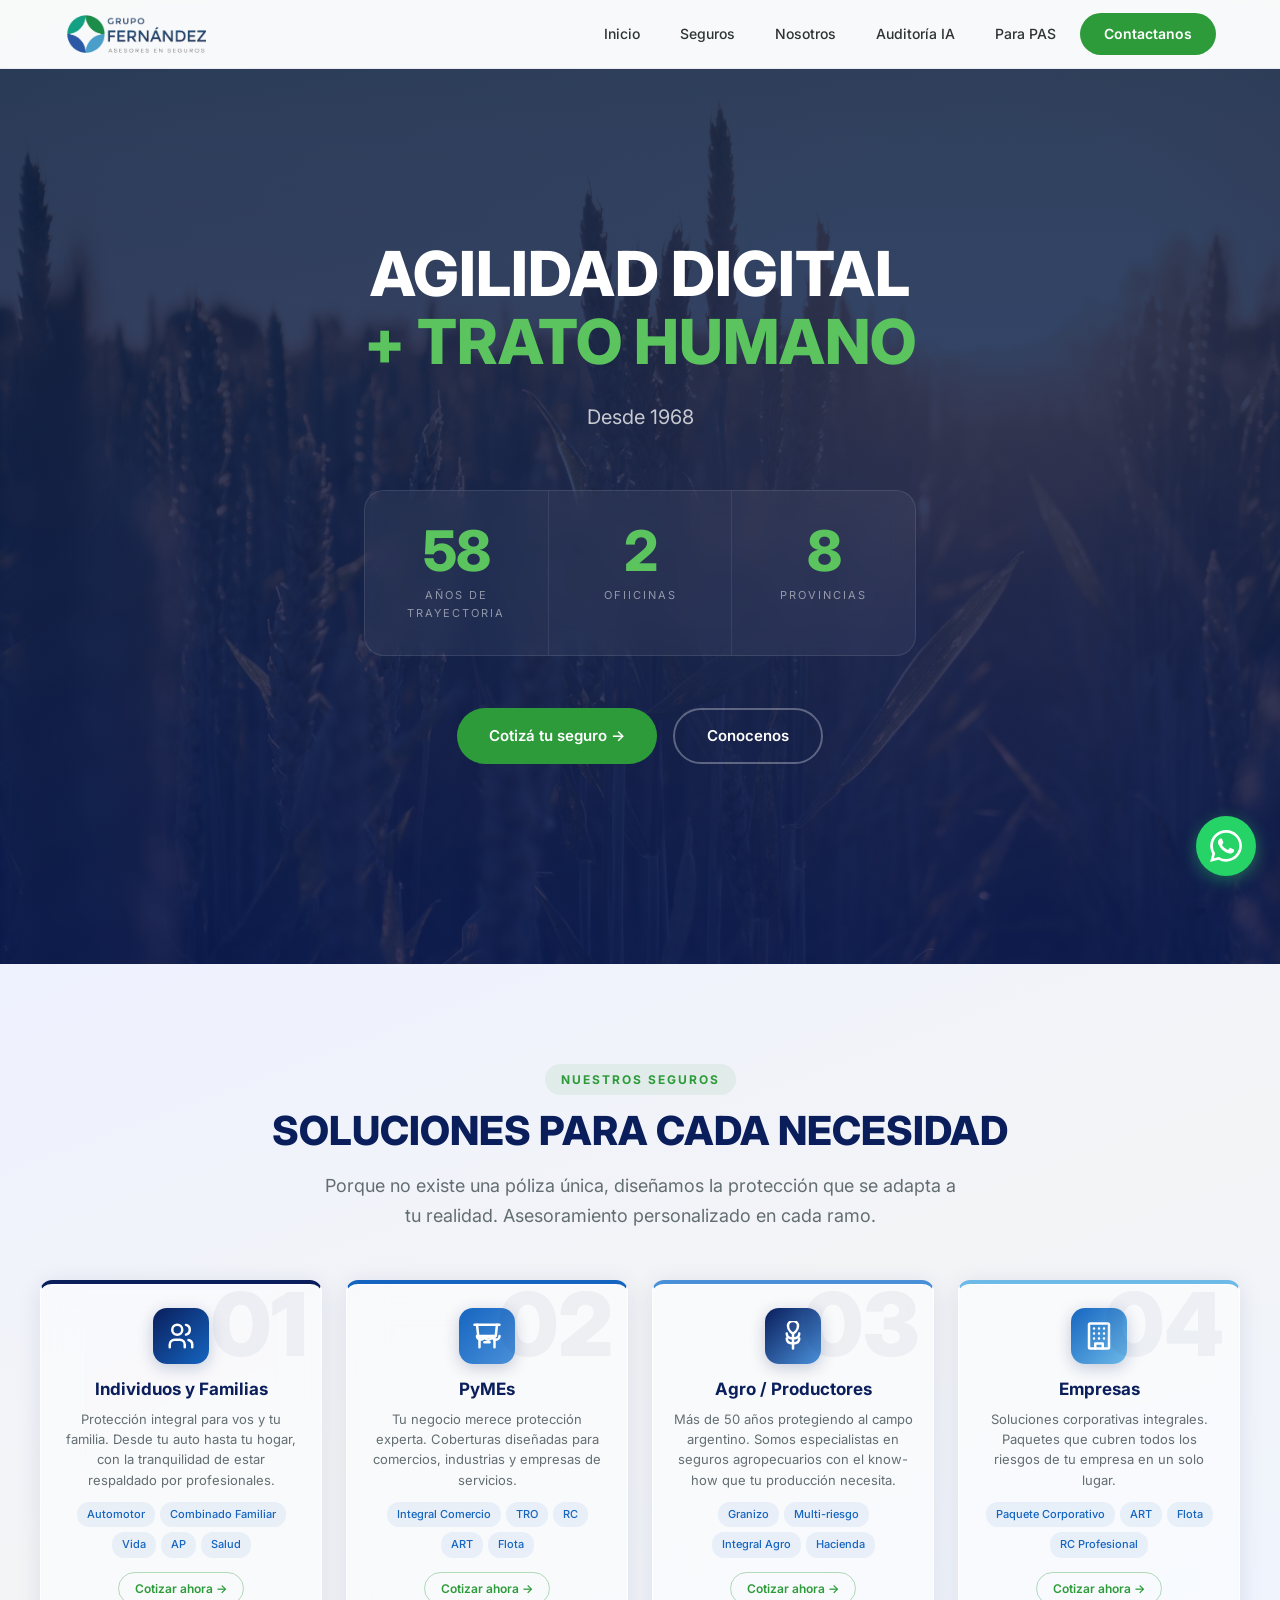
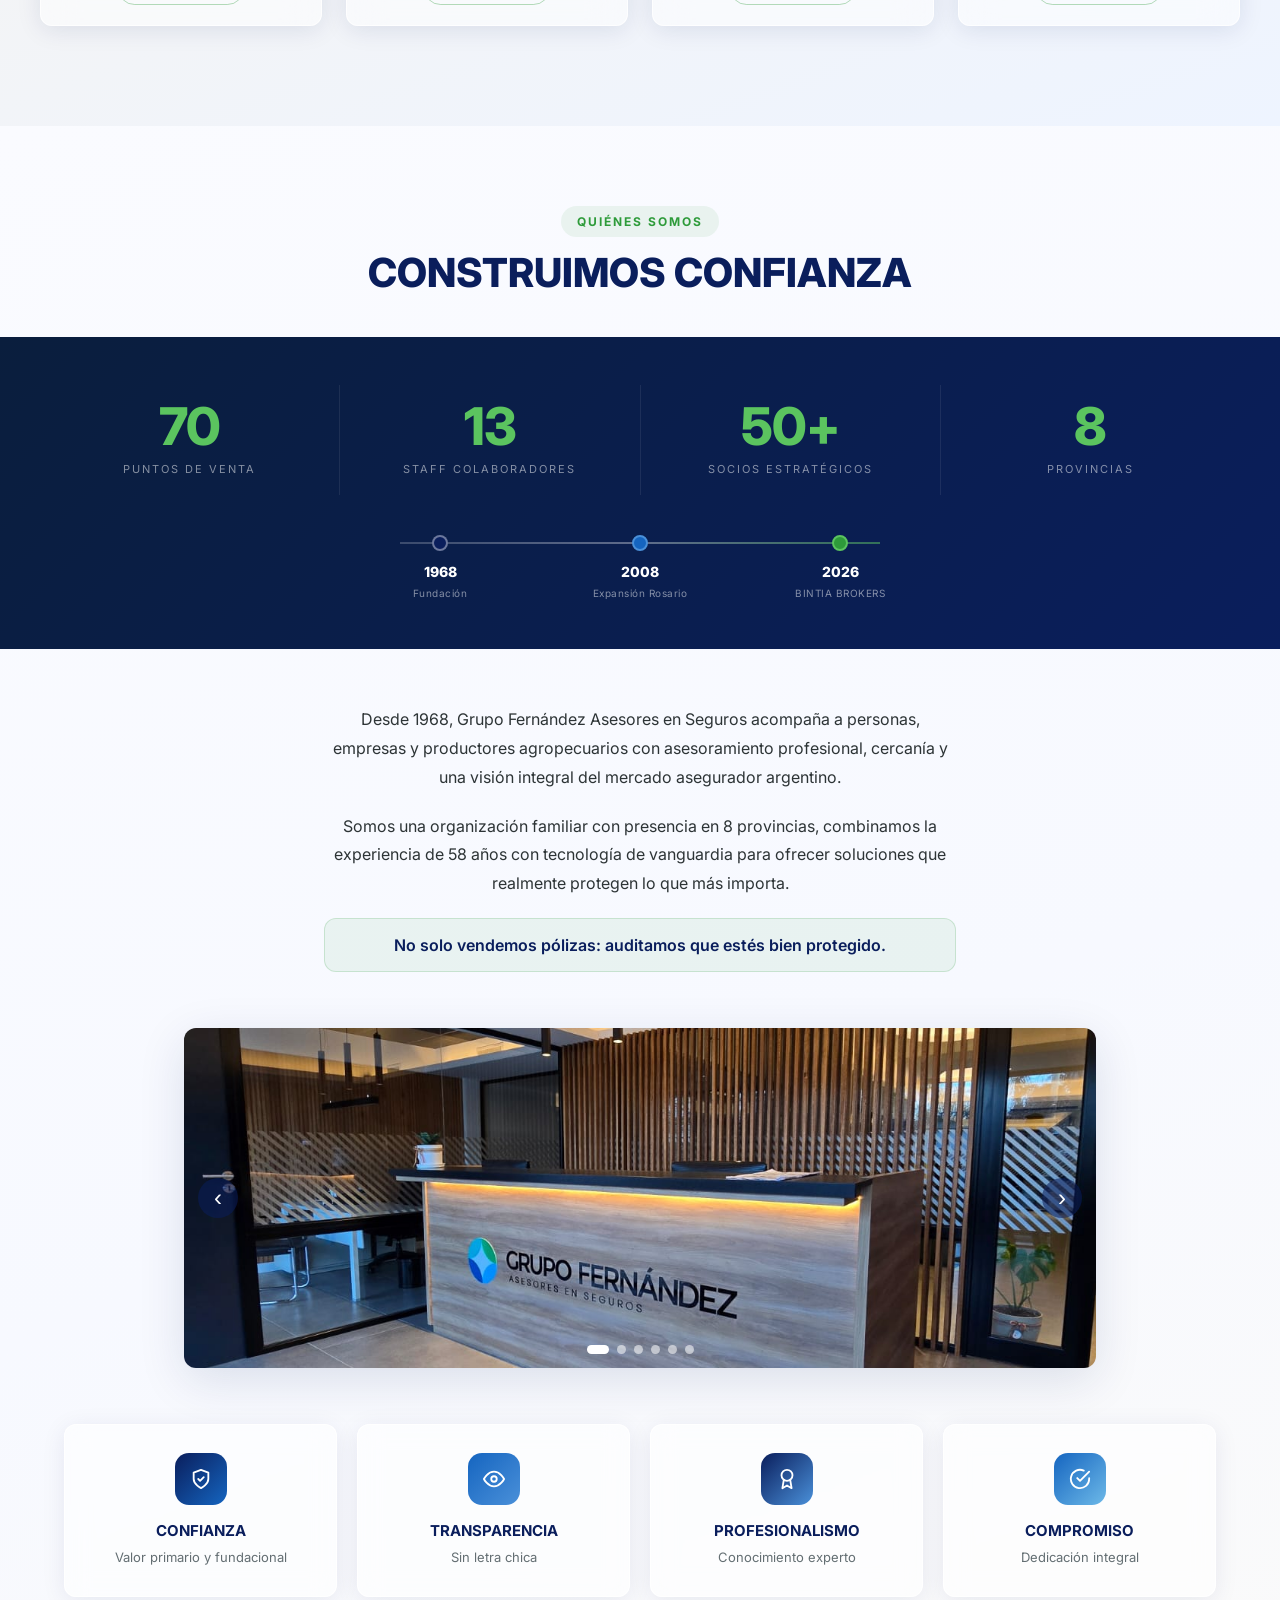
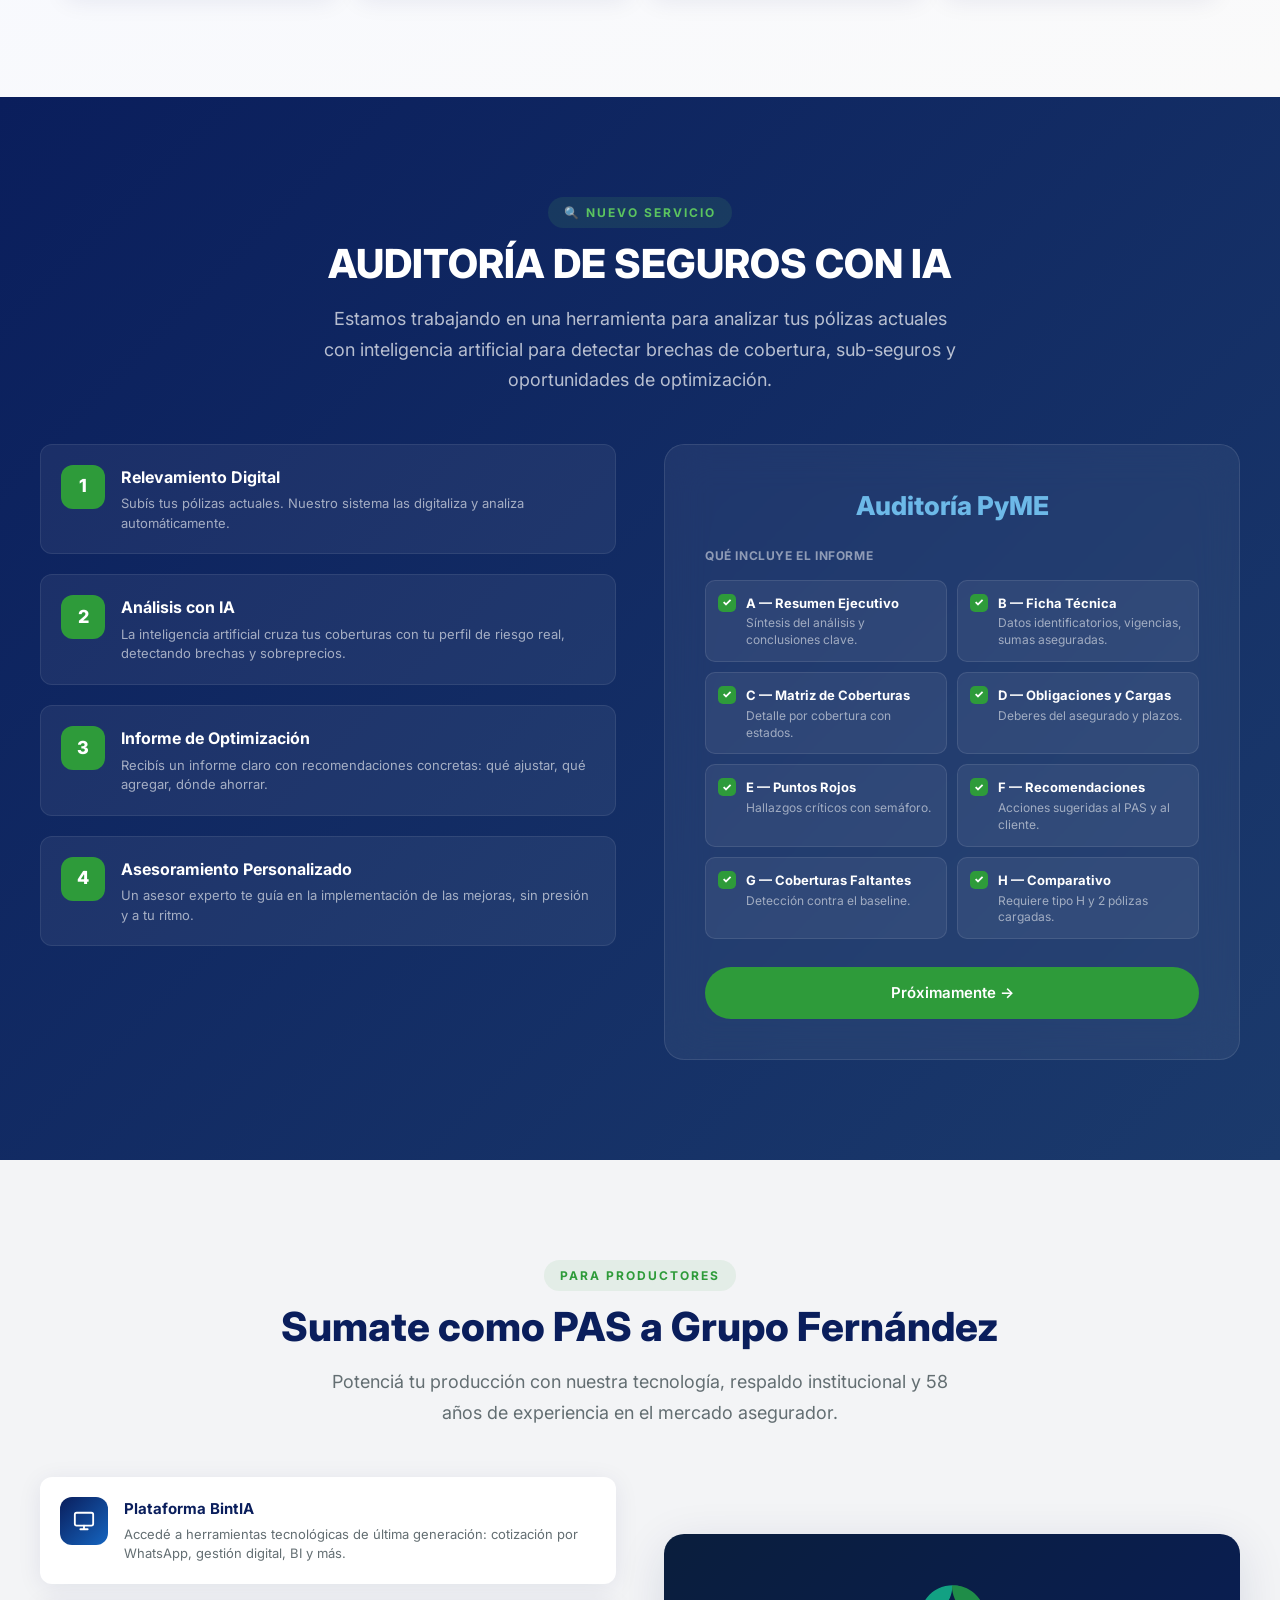
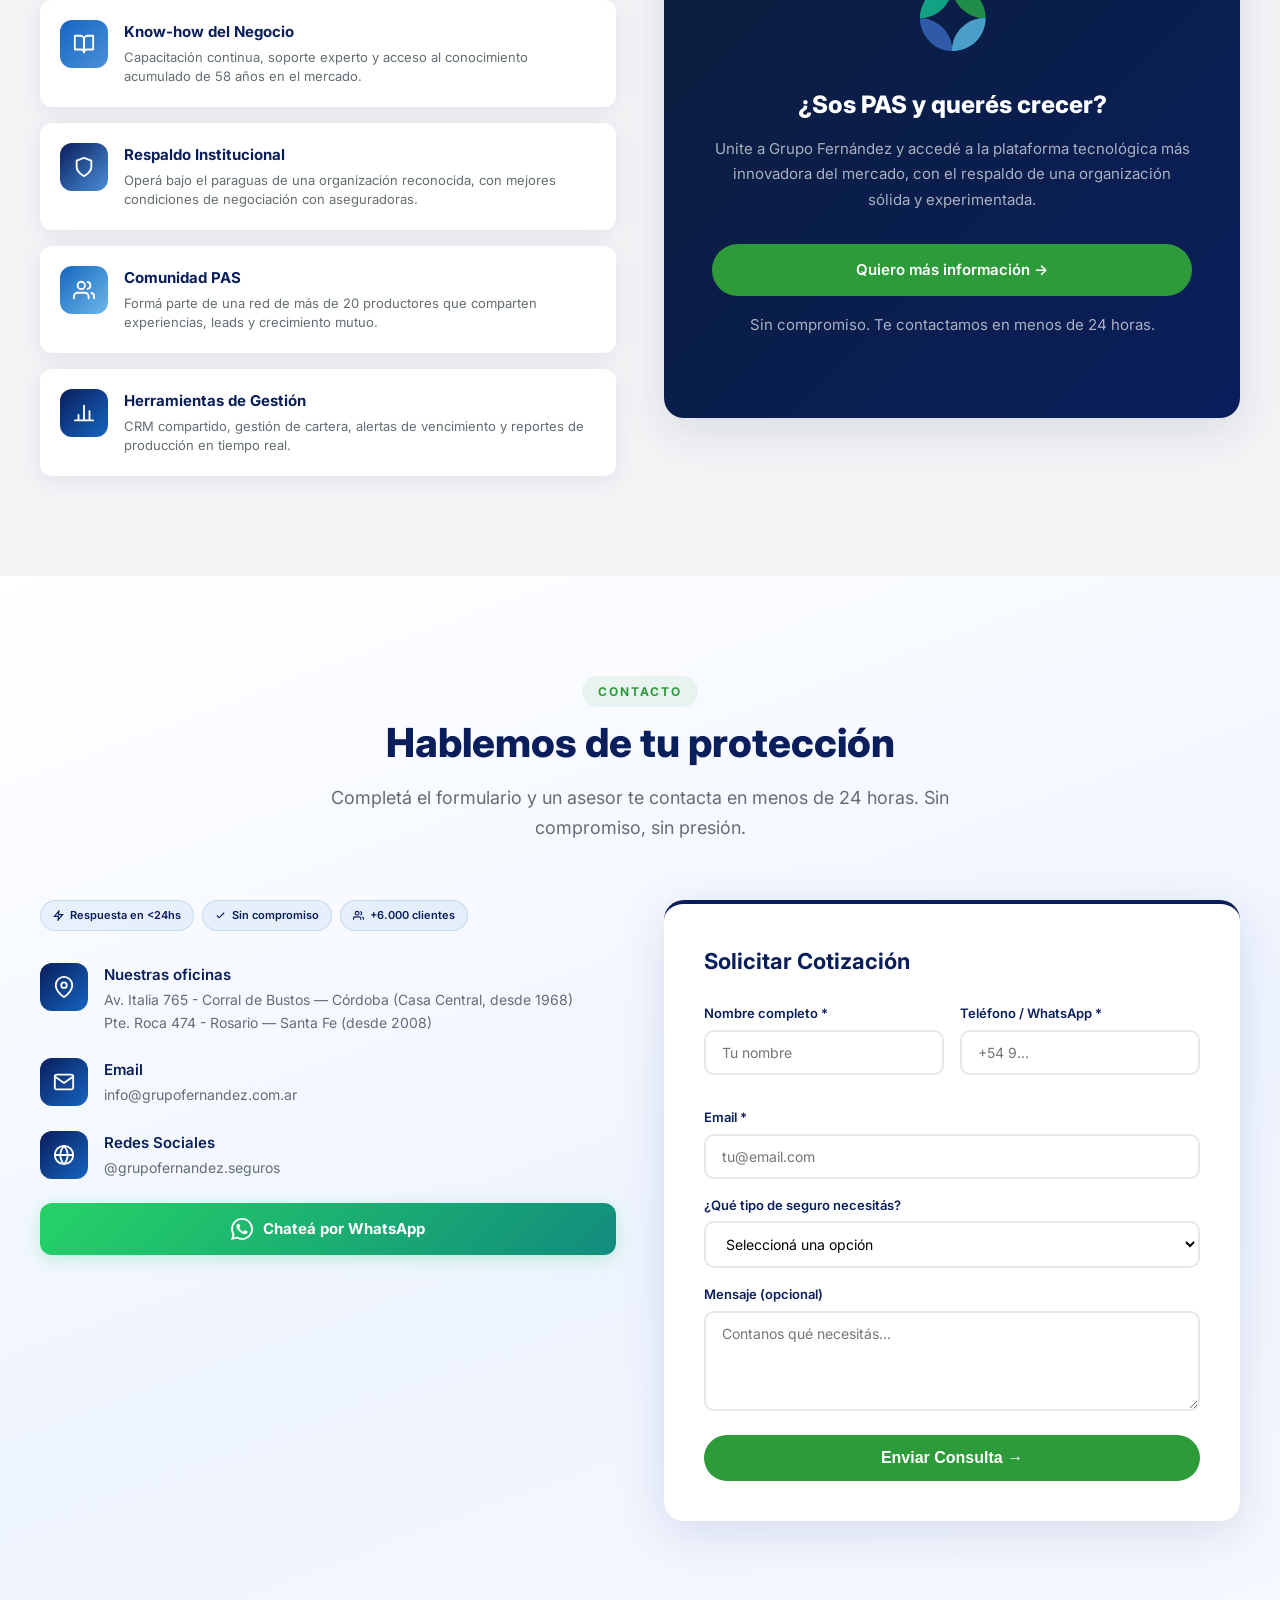
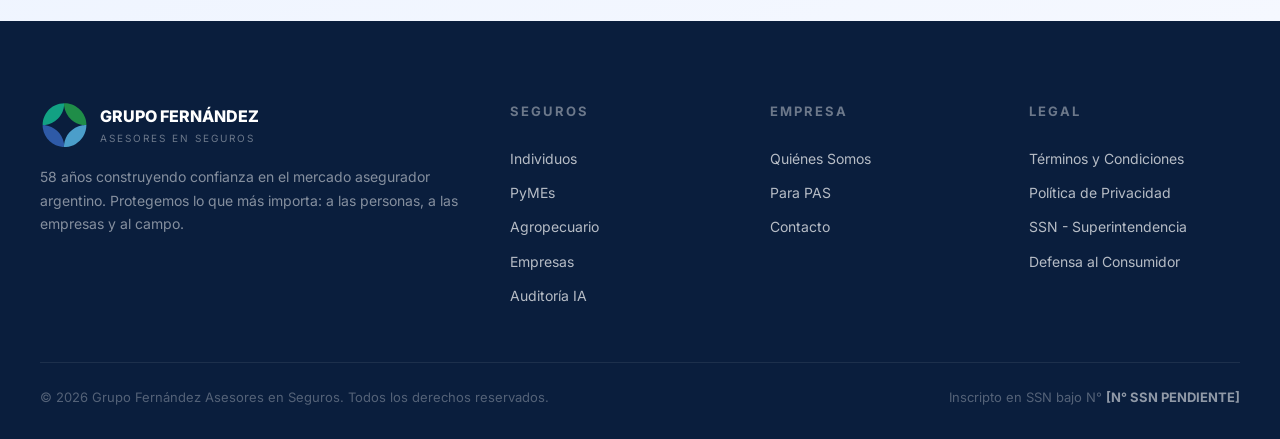
==== index.html @ ab34b54b "feat: slider de fotos de oficina y checklist de Auditoria PyME - Reemplaza la imagen unica de la ofi" ====
﻿<!DOCTYPE html>
<html lang="es">
<head>
<meta charset="UTF-8">
<meta name="viewport" content="width=device-width, initial-scale=1.0">

<!-- SEO primario -->
<title>Grupo Fernández | Asesores en Seguros — 58 años protegiendo lo que más importa</title>
<meta name="description" content="Grupo Fernández: asesores en seguros con 58 años de trayectoria en Argentina. Coberturas para individuos, PyMEs, agro y empresas. Asesoramiento personalizado en 8 provincias. Consultá sin compromiso.">
<meta name="keywords" content="seguros argentina, asesores en seguros, seguro automotor, seguro agro, seguro pyme, corral de bustos, rosario, grupo fernandez">
<link rel="canonical" href="https://www.grupofernandez.com.ar/">

<!-- Open Graph (WhatsApp, Facebook, LinkedIn) -->
<!-- NOTA: crear imagen 1200×630 px y guardarla en src/og-social.jpg -->
<meta property="og:type" content="website">
<meta property="og:url" content="https://www.grupofernandez.com.ar/">
<meta property="og:title" content="Grupo Fernández | Asesores en Seguros — 58 años de confianza">
<meta property="og:description" content="Protegemos lo que más importa: personas, empresas y el campo. Asesoramiento profesional en seguros con presencia en 8 provincias de Argentina.">
<meta property="og:image" content="https://www.grupofernandez.com.ar/src/og-social.jpg">
<meta property="og:image:width" content="1200">
<meta property="og:image:height" content="630">
<meta property="og:locale" content="es_AR">
<meta property="og:site_name" content="Grupo Fernández Asesores en Seguros">

<!-- Twitter Card -->
<meta name="twitter:card" content="summary_large_image">
<meta name="twitter:title" content="Grupo Fernández | Asesores en Seguros — 58 años de confianza">
<meta name="twitter:description" content="Protegemos lo que más importa: personas, empresas y el campo. Asesoramiento profesional en seguros con presencia en 8 provincias de Argentina.">
<meta name="twitter:image" content="https://www.grupofernandez.com.ar/src/og-social.jpg">

<!-- Datos estructurados schema.org — InsuranceAgency -->
<!-- NOTA: completar streetAddress y el N° SSN cuando esté disponible -->
<script type="application/ld+json">
{
  "@context": "https://schema.org",
  "@type": "InsuranceAgency",
  "name": "Grupo Fernández Asesores en Seguros",
  "alternateName": "Organización Fernández",
  "url": "https://www.grupofernandez.com.ar",
  "logo": "https://www.grupofernandez.com.ar/src/logo.png",
  "image": "https://www.grupofernandez.com.ar/src/og-social.jpg",
  "description": "Asesores en seguros con 58 años de trayectoria en el mercado asegurador argentino. Cobertura para individuos, familias, PyMEs, empresas y productores agropecuarios.",
  "foundingDate": "1968",
  "telephone": "+54-3468-562921",
  "email": "info@grupofernandez.com.ar",
  "address": [
    {
      "@type": "PostalAddress",
      "streetAddress": "[COMPLETAR DOMICILIO]",
      "addressLocality": "Corral de Bustos",
      "addressRegion": "Córdoba",
      "addressCountry": "AR"
    },
    {
      "@type": "PostalAddress",
      "addressLocality": "Rosario",
      "addressRegion": "Santa Fe",
      "addressCountry": "AR"
    }
  ],
  "areaServed": {
    "@type": "Country",
    "name": "Argentina"
  },
  "numberOfEmployees": { "@type": "QuantitativeValue", "value": 13 },
  "sameAs": [
    "https://www.instagram.com/grupofernandez.seguros"
  ]
}
</script>

<link rel="icon" type="image/png" href="src/logo.png">
<link rel="preconnect" href="https://fonts.googleapis.com">
<link href="https://fonts.googleapis.com/css2?family=Inter:wght@400;500;600;700;800&family=Playfair+Display:wght@700;800&display=swap" rel="stylesheet">
<link rel="stylesheet" href="style.css">
</head>
<body>

<!-- NAVIGATION -->
<nav class="nav" id="nav">
  <div class="nav-inner">
    <a href="#home" class="nav-logo">
      <img src="src/logo.png" alt="Grupo Fernández" height="44" loading="eager">
    </a>
    <div class="nav-links" id="navLinks">
      <a href="#home">Inicio</a>
      <a href="#seguros">Seguros</a>
      <a href="#nosotros">Nosotros</a>
      <a href="#auditoria">Auditoría IA</a>
      <a href="#pas">Para PAS</a>
      <a href="#contacto" class="nav-cta">Contactanos</a>
    </div>
    <button class="nav-menu-btn" id="menuBtn" aria-label="Abrir menú" aria-expanded="false" onclick="toggleMenu()">
      <span></span><span></span><span></span>
    </button>
  </div>
</nav>

<!-- HERO -->
<section class="hero" id="home">
  <div class="hero-bg"></div>
  <div class="hero-inner">
    <h1>AGILIDAD DIGITAL<br><em>+ TRATO HUMANO</em></h1>
    <p>Desde 1968</p>
    <div class="hero-stats">
      <div class="hero-stat">
        <div class="num">58</div>
        <div class="label">Años de trayectoria</div>
      </div>
      <div class="hero-stat">
        <div class="num">2</div>
        <div class="label">Ofiicinas</div>
      </div>
      <div class="hero-stat">
        <div class="num">8</div>
        <div class="label">Provincias</div>
      </div>
    </div>
    <div class="hero-buttons">
      <a href="#contacto" class="btn btn-primary">Cotizá tu seguro →</a>
      <a href="#nosotros" class="btn btn-secondary">Conocenos</a>
    </div>
  </div>
</section>

<!-- SEGUROS POR SEGMENTO -->
<section class="seguros" id="seguros">
  <div class="section-inner">
    <div class="section-tag">Nuestros Seguros</div>
    <h2 class="section-title">SOLUCIONES PARA CADA NECESIDAD</h2>
    <p class="section-subtitle">Porque no existe una póliza única, diseñamos la protección que se adapta a tu realidad. Asesoramiento personalizado en cada ramo.</p>
    <div class="seguros-grid">
      <div class="seguro-card animate" data-num="01">
        <div class="seguro-icon"><svg width="30" height="30" viewBox="0 0 24 24" fill="none" stroke="white" stroke-width="2" stroke-linecap="round" stroke-linejoin="round"><circle cx="9" cy="7" r="4"/><path d="M3 21v-2a4 4 0 0 1 4-4h4a4 4 0 0 1 4 4v2"/><path d="M16 3.13a4 4 0 0 1 0 7.75"/><path d="M21 21v-2a4 4 0 0 0-3-3.85"/></svg></div>
        <h3>Individuos y Familias</h3>
        <p>Protección integral para vos y tu familia. Desde tu auto hasta tu hogar, con la tranquilidad de estar respaldado por profesionales.</p>
        <div class="seguro-products">
          <span>Automotor</span><span>Combinado Familiar</span><span>Vida</span><span>AP</span><span>Salud</span>
        </div>
        <a href="https://cotiza.sancorseguros.com.ar/pas/gf&co"  target="_blank" rel="noopener noreferrer" class="btn-link">Cotizar ahora →</a>
      </div>
      <div class="seguro-card animate" data-num="02">
        <div class="seguro-icon"><svg width="30" height="30" viewBox="0 0 24 24" fill="none" stroke="white" stroke-width="2" stroke-linecap="round" stroke-linejoin="round"><path d="M2 3h20"/><path d="M4 3l1 9h14l1-9"/><path d="M4 12a3 3 0 0 0 6 0 3 3 0 0 0 6 0 3 3 0 0 0 6 0"/><path d="M6 21V13h12v8"/><path d="M10 17h4"/></svg></div>
        <h3>PyMEs</h3>
        <p>Tu negocio merece protección experta. Coberturas diseñadas para comercios, industrias y empresas de servicios.</p>
        <div class="seguro-products">
          <span>Integral Comercio</span><span>TRO</span><span>RC</span><span>ART</span><span>Flota</span>
        </div>
        <a href="javascript:void(0)" onclick="openChatbot('PyMEs / Comercio')" class="btn-link">Cotizar ahora →</a>
      </div>
      <div class="seguro-card animate" data-num="03">
        <div class="seguro-icon"><svg width="30" height="30" viewBox="0 0 24 24" fill="none" stroke="white" stroke-width="2" stroke-linecap="round" stroke-linejoin="round"><path d="M12 22V10"/><path d="M12 10C12 10 8 8 8 4a4 4 0 0 1 8 0c0 4-4 6-4 6Z"/><path d="M12 14c-3 0-5-1.5-5-4"/><path d="M12 14c3 0 5-1.5 5-4"/><path d="M12 18c-3 0-5-1.5-5-4"/><path d="M12 18c3 0 5-1.5 5-4"/></svg></div>
        <h3>Agro / Productores</h3>
        <p>Más de 50 años protegiendo al campo argentino. Somos especialistas en seguros agropecuarios con el know-how que tu producción necesita.</p>
        <div class="seguro-products">
          <span>Granizo</span><span>Multi-riesgo</span><span>Integral Agro</span><span>Hacienda</span>
        </div>
        <a href="javascript:void(0)" onclick="openChatbot('Agro / Rural')" class="btn-link">Cotizar ahora →</a>
      </div>
      <div class="seguro-card animate" data-num="04">
        <div class="seguro-icon"><svg width="30" height="30" viewBox="0 0 24 24" fill="none" stroke="white" stroke-width="2" stroke-linecap="round" stroke-linejoin="round"><rect x="4" y="2" width="16" height="20" rx="1"/><path d="M9 22v-4h6v4"/><path d="M8 6h.01M12 6h.01M16 6h.01"/><path d="M8 10h.01M12 10h.01M16 10h.01"/><path d="M8 14h.01M12 14h.01M16 14h.01"/></svg></div>
        <h3>Empresas</h3>
        <p>Soluciones corporativas integrales. Paquetes que cubren todos los riesgos de tu empresa en un solo lugar.</p>
        <div class="seguro-products">
          <span>Paquete Corporativo</span><span>ART</span><span>Flota</span><span>RC Profesional</span>
        </div>
        <a href="javascript:void(0)" onclick="openChatbot('Empresas')" class="btn-link">Cotizar ahora →</a>
      </div>
    </div>
  </div>
</section>

<!-- QUIENES SOMOS -->
<section id="nosotros">
  <div class="nosotros-header">
    <div class="section-tag">Quiénes Somos</div>
    <h2 class="section-title">CONSTRUIMOS CONFIANZA</h2>
  </div>

  <div class="nosotros-stats-bar">
    <div class="nosotros-stats">
      <div class="nosotros-stat"><div class="num">70</div><div class="label">Puntos de venta</div></div>
      <div class="nosotros-stat"><div class="num">13</div><div class="label">Staff Colaboradores</div></div>
      <div class="nosotros-stat"><div class="num">50+</div><div class="label">Socios Estratégicos</div></div>
      <div class="nosotros-stat"><div class="num">8</div><div class="label">Provincias</div></div>
    </div>
    <div class="timeline-bar">
      <div><span class="timeline-year">1968</span><span class="timeline-label">Fundación</span></div>
      <div><span class="timeline-year">2008</span><span class="timeline-label">Expansión Rosario</span></div>
      <div><span class="timeline-year">2026</span><span class="timeline-label">BINTIA BROKERS</span></div>
    </div>
  </div>

  <div class="nosotros-text">
    <p class="about-text">Desde 1968, Grupo Fernández Asesores en Seguros acompaña a personas, empresas y productores agropecuarios con asesoramiento profesional, cercanía y una visión integral del mercado asegurador argentino.</p>
    <p class="about-text">Somos una organización familiar con presencia en 8 provincias, combinamos la experiencia de 58 años con tecnología de vanguardia para ofrecer soluciones que realmente protegen lo que más importa.</p>
    <p class="about-callout">No solo vendemos pólizas: auditamos que estés bien protegido.</p>
  </div>

  <div class="nosotros-img">
    <div class="oficina-slider" id="oficinaSlider">
      <div class="oficina-slider-track" id="oficinaSliderTrack">
        <img src="src/oficina-1.jfif" alt="Oficina Organización Fernández - Asesores en Seguros 1" loading="lazy">
        <img src="src/oficina-2.jfif" alt="Oficina Organización Fernández - Asesores en Seguros 2" loading="lazy">
        <img src="src/oficina-3.jfif" alt="Oficina Organización Fernández - Asesores en Seguros 3" loading="lazy">
        <img src="src/oficina-4.jfif" alt="Oficina Organización Fernández - Asesores en Seguros 4" loading="lazy">
        <img src="src/oficina-5.jfif" alt="Oficina Organización Fernández - Asesores en Seguros 5" loading="lazy">
        <img src="src/oficina-6.jfif" alt="Oficina Organización Fernández - Asesores en Seguros 6" loading="lazy">
      </div>
      <button class="oficina-slider-btn prev" onclick="oficinaSliderMove(-1)" aria-label="Imagen anterior">‹</button>
      <button class="oficina-slider-btn next" onclick="oficinaSliderMove(1)" aria-label="Imagen siguiente">›</button>
      <div class="oficina-slider-dots" id="oficinaSliderDots"></div>
    </div>
  </div>

  <div class="nosotros-values">
    <div class="nosotros-value-card">
      <div class="about-value-icon"><svg width="22" height="22" viewBox="0 0 24 24" fill="none" stroke="white" stroke-width="2" stroke-linecap="round" stroke-linejoin="round"><path d="M12 22s8-4 8-10V5l-8-3-8 3v7c0 6 8 10 8 10z"/><polyline points="9 12 11 14 15 10"/></svg></div>
      <h4>CONFIANZA</h4>
      <p>Valor primario y fundacional</p>
    </div>
    <div class="nosotros-value-card">
      <div class="about-value-icon"><svg width="22" height="22" viewBox="0 0 24 24" fill="none" stroke="white" stroke-width="2" stroke-linecap="round" stroke-linejoin="round"><path d="M1 12s4-8 11-8 11 8 11 8-4 8-11 8-11-8-11-8z"/><circle cx="12" cy="12" r="3"/></svg></div>
      <h4>TRANSPARENCIA</h4>
      <p>Sin letra chica</p>
    </div>
    <div class="nosotros-value-card">
      <div class="about-value-icon"><svg width="22" height="22" viewBox="0 0 24 24" fill="none" stroke="white" stroke-width="2" stroke-linecap="round" stroke-linejoin="round"><circle cx="12" cy="8" r="6"/><path d="M15.477 12.89L17 22l-5-3-5 3 1.523-9.11"/></svg></div>
      <h4>PROFESIONALISMO</h4>
      <p>Conocimiento experto</p>
    </div>
    <div class="nosotros-value-card">
      <div class="about-value-icon"><svg width="22" height="22" viewBox="0 0 24 24" fill="none" stroke="white" stroke-width="2" stroke-linecap="round" stroke-linejoin="round"><path d="M22 11.08V12a10 10 0 1 1-5.93-9.14"/><polyline points="22 4 12 14.01 9 11.01"/></svg></div>
      <h4>COMPROMISO</h4>
      <p>Dedicación integral</p>
    </div>
  </div>
</section>

<!-- AUDITORIA DE SEGUROS -->
<section class="auditoria" id="auditoria">
  <div class="section-inner">
    <div class="auditoria-header">
      <div class="section-tag">🔍 Nuevo Servicio</div>
      <h2 class="section-title">AUDITORÍA DE SEGUROS CON IA</h2>
      <p class="section-subtitle">Estamos trabajando en una herramienta para analizar tus pólizas actuales con inteligencia artificial para detectar brechas de cobertura, sub-seguros y oportunidades de optimización.</p>
    </div>
    <div class="auditoria-grid">
      <div class="auditoria-steps">
        <div class="audit-step">
          <div class="audit-step-num">1</div>
          <div>
            <h4>Relevamiento Digital</h4>
            <p>Subís tus pólizas actuales. Nuestro sistema las digitaliza y analiza automáticamente.</p>
          </div>
        </div>
        <div class="audit-step">
          <div class="audit-step-num">2</div>
          <div>
            <h4>Análisis con IA</h4>
            <p>La inteligencia artificial cruza tus coberturas con tu perfil de riesgo real, detectando brechas y sobreprecios.</p>
          </div>
        </div>
        <div class="audit-step">
          <div class="audit-step-num">3</div>
          <div>
            <h4>Informe de Optimización</h4>
            <p>Recibís un informe claro con recomendaciones concretas: qué ajustar, qué agregar, dónde ahorrar.</p>
          </div>
        </div>
        <div class="audit-step">
          <div class="audit-step-num">4</div>
          <div>
            <h4>Asesoramiento Personalizado</h4>
            <p>Un asesor experto te guía en la implementación de las mejoras, sin presión y a tu ritmo.</p>
          </div>
        </div>
      </div>
      <div class="auditoria-cta">
        <h3 style="font-size:26px;font-weight:800;color:var(--celeste)">Auditoría PyME</h3>
        <p class="audit-report-label">Qué incluye el informe</p>
        <div class="audit-report-grid">
          <div class="audit-report-item">
            <span class="check">✓</span>
            <div><h5>A — Resumen Ejecutivo</h5><p>Síntesis del análisis y conclusiones clave.</p></div>
          </div>
          <div class="audit-report-item">
            <span class="check">✓</span>
            <div><h5>B — Ficha Técnica</h5><p>Datos identificatorios, vigencias, sumas aseguradas.</p></div>
          </div>
          <div class="audit-report-item">
            <span class="check">✓</span>
            <div><h5>C — Matriz de Coberturas</h5><p>Detalle por cobertura con estados.</p></div>
          </div>
          <div class="audit-report-item">
            <span class="check">✓</span>
            <div><h5>D — Obligaciones y Cargas</h5><p>Deberes del asegurado y plazos.</p></div>
          </div>
          <div class="audit-report-item">
            <span class="check">✓</span>
            <div><h5>E — Puntos Rojos</h5><p>Hallazgos críticos con semáforo.</p></div>
          </div>
          <div class="audit-report-item">
            <span class="check">✓</span>
            <div><h5>F — Recomendaciones</h5><p>Acciones sugeridas al PAS y al cliente.</p></div>
          </div>
          <div class="audit-report-item">
            <span class="check">✓</span>
            <div><h5>G — Coberturas Faltantes</h5><p>Detección contra el baseline.</p></div>
          </div>
          <div class="audit-report-item">
            <span class="check">✓</span>
            <div><h5>H — Comparativo</h5><p>Requiere tipo H y 2 pólizas cargadas.</p></div>
          </div>
        </div>
        <a href="#contacto" class="btn btn-primary" style="width:100%;justify-content:center">Próximamente →</a>
      </div>
    </div>
  </div>
</section>

<!-- PARA PAS -->
<section class="pas" id="pas">
  <div class="section-inner">
    <div class="pas-header">
      <div class="section-tag">Para Productores</div>
      <h2 class="section-title">Sumate como PAS a Grupo Fernández</h2>
      <p class="section-subtitle">Potenciá tu producción con nuestra tecnología, respaldo institucional y 58 años de experiencia en el mercado asegurador.</p>
    </div>
    <div class="pas-grid">
      <div class="pas-benefits">
        <div class="pas-benefit">
          <div class="pas-benefit-icon"><svg width="22" height="22" viewBox="0 0 24 24" fill="none" stroke="white" stroke-width="2" stroke-linecap="round" stroke-linejoin="round"><rect x="2" y="3" width="20" height="14" rx="2"/><path d="M8 21h8M12 17v4"/></svg></div>
          <div>
            <h4>Plataforma BintIA</h4>
            <p>Accedé a herramientas tecnológicas de última generación: cotización por WhatsApp, gestión digital, BI y más.</p>
          </div>
        </div>
        <div class="pas-benefit">
          <div class="pas-benefit-icon"><svg width="22" height="22" viewBox="0 0 24 24" fill="none" stroke="white" stroke-width="2" stroke-linecap="round" stroke-linejoin="round"><path d="M2 3h6a4 4 0 0 1 4 4v14a3 3 0 0 0-3-3H2z"/><path d="M22 3h-6a4 4 0 0 0-4 4v14a3 3 0 0 1 3-3h7z"/></svg></div>
          <div>
            <h4>Know-how del Negocio</h4>
            <p>Capacitación continua, soporte experto y acceso al conocimiento acumulado de 58 años en el mercado.</p>
          </div>
        </div>
        <div class="pas-benefit">
          <div class="pas-benefit-icon"><svg width="22" height="22" viewBox="0 0 24 24" fill="none" stroke="white" stroke-width="2" stroke-linecap="round" stroke-linejoin="round"><path d="M12 22s8-4 8-10V5l-8-3-8 3v7c0 6 8 10 8 10z"/></svg></div>
          <div>
            <h4>Respaldo Institucional</h4>
            <p>Operá bajo el paraguas de una organización reconocida, con mejores condiciones de negociación con aseguradoras.</p>
          </div>
        </div>
        <div class="pas-benefit">
          <div class="pas-benefit-icon"><svg width="22" height="22" viewBox="0 0 24 24" fill="none" stroke="white" stroke-width="2" stroke-linecap="round" stroke-linejoin="round"><path d="M17 21v-2a4 4 0 0 0-4-4H5a4 4 0 0 0-4 4v2"/><circle cx="9" cy="7" r="4"/><path d="M23 21v-2a4 4 0 0 0-3-3.87"/><path d="M16 3.13a4 4 0 0 1 0 7.75"/></svg></div>
          <div>
            <h4>Comunidad PAS</h4>
            <p>Formá parte de una red de más de 20 productores que comparten experiencias, leads y crecimiento mutuo.</p>
          </div>
        </div>
        <div class="pas-benefit">
          <div class="pas-benefit-icon"><svg width="22" height="22" viewBox="0 0 24 24" fill="none" stroke="white" stroke-width="2" stroke-linecap="round" stroke-linejoin="round"><line x1="18" y1="20" x2="18" y2="10"/><line x1="12" y1="20" x2="12" y2="4"/><line x1="6" y1="20" x2="6" y2="14"/><line x1="2" y1="20" x2="22" y2="20"/></svg></div>
          <div>
            <h4>Herramientas de Gestión</h4>
            <p>CRM compartido, gestión de cartera, alertas de vencimiento y reportes de producción en tiempo real.</p>
          </div>
        </div>
      </div>
      <div class="pas-cta-card">
        <svg viewBox="0 0 297.6 298" xmlns="http://www.w3.org/2000/svg" style="width:72px;height:72px;margin-bottom:24px">
          <path fill="#4B9ECA" d="M287.8,149.5c0.4,26.4-6.8,50.6-20.9,73c-11.5,18.2-26.4,32.7-44.8,43.8c-18.5,11.1-38.5,17.6-60.1,18.9c-6.8,0.4-13.6,1.3-20.5-0.1c0.2-0.2,0.3-0.5,0.5-0.5c6,0.2,6.3-3.9,6.2-8.3c0.8-2.7,1.5-5.4,1.3-8.2c3.7-27.2,14.2-51.5,32.3-72.1c21.7-24.7,48.8-40.1,81.4-45.6c1.1-0.2,2.2-0.5,3.3-0.6c4,0,8-0.7,12-1.4C281.6,148.4,284.9,147.2,287.8,149.5z"/>
          <path fill="#12A183" d="M175.2,15.8c-7.2-0.1-14.3-1.7-21.6-1.5c-3.1,0.1-4.2,0.8-4,4c0.2,3.7,1.4,7.4,0.7,11.1c-2.1-0.3-0.4-2.1-0.8-2.5c-0.5,13.6-4.4,26.9-9.6,39.7c-6.4,15.9-15.9,30-27.8,42.3c-11.2,11.7-24.2,21.1-38.9,28.1C60.4,143.1,47,147.1,33,149.4c-4.4,0.3-8.7,0.8-13,1.3c-1.3,0.2-2.6,0.2-3.8-0.6C15.5,129.5,20,109.9,29,91.5C48.3,52.2,79.3,27.3,121.8,17c16.8-4.1,33.8-4.7,51-2C173.6,15.1,174.4,15.5,175.2,15.8z"/>
          <path fill="#2E5AA7" d="M16.2,150.1c1.3-0.1,2.7-0.2,4-0.3c4.2-0.3,8.4-0.2,12.6,0.1c13.1,1.8,25.6,5.6,37.5,11.1c13,6,24.8,13.8,35.4,23.4c11,9.9,19.8,21.4,27.1,34.1c7.3,12.6,12.1,26.2,14.9,40.5c0.5,2.3,1,4.6,1.4,7c0,3.3,0.9,6.6-0.1,9.9c0,0.4-0.1,0.7-0.1,1.1c0,7.6,0,7.6-7.5,8.1c-31.1-2.4-58.2-14.2-81.2-35.2c-23.7-21.7-37.8-48.6-42.8-80.3C16.4,163.1,16,156.6,16.2,150.1z"/>
          <path fill="#1F8D48" d="M287.8,149.5c-3.3,0-6.5,0-9.8,0c-5.3,0.5-10.6-0.1-15.9-0.7c-24.9-4.5-47.2-14.8-66.2-31.4c-26-22.7-41.5-51.4-46.3-85.7c-0.2-1.1-0.2-2.2-0.2-3.4c0.4-3.5-1-6.9-0.8-10.4c0.1-2.8,0.9-4.1,4.2-4.1c7.5,0,15,0.8,22.4,1.9c16.3,2.3,31.4,8.1,45.4,16.4c27.8,16.4,47.6,39.8,59,70.1C285.3,117.5,288.4,133.2,287.8,149.5z"/>
        </svg>
        <h3>¿Sos PAS y querés crecer?</h3>
        <p>Unite a Grupo Fernández y accedé a la plataforma tecnológica más innovadora del mercado, con el respaldo de una organización sólida y experimentada.</p>
        <a href="https://wa.me/5493468562921" class="btn btn-primary" style="width:100%;justify-content:center">Quiero más información →</a>
        <p class="pas-cta-note">Sin compromiso. Te contactamos en menos de 24 horas.</p>
      </div>
    </div>
  </div>
</section>

<!-- CONTACTO -->
<section class="contacto" id="contacto">
  <div class="section-inner">
    <div class="contacto-header">
      <div class="section-tag">Contacto</div>
      <h2 class="section-title">Hablemos de tu protección</h2>
      <p class="section-subtitle">Completá el formulario y un asesor te contacta en menos de 24 horas. Sin compromiso, sin presión.</p>
    </div>
    <div class="contacto-grid">
      <div class="contacto-info">
        <div class="contacto-trust">
          <div class="trust-badge"><svg width="11" height="11" viewBox="0 0 24 24" fill="none" stroke="currentColor" stroke-width="2.5"><polygon points="13 2 3 14 12 14 11 22 21 10 12 10 13 2"/></svg> Respuesta en &lt;24hs</div>
          <div class="trust-badge"><svg width="11" height="11" viewBox="0 0 24 24" fill="none" stroke="currentColor" stroke-width="2.5"><polyline points="20 6 9 17 4 12"/></svg> Sin compromiso</div>
          <div class="trust-badge"><svg width="11" height="11" viewBox="0 0 24 24" fill="none" stroke="currentColor" stroke-width="2.5"><path d="M17 21v-2a4 4 0 0 0-4-4H5a4 4 0 0 0-4 4v2"/><circle cx="9" cy="7" r="4"/><path d="M23 21v-2a4 4 0 0 0-3-3.87"/><path d="M16 3.13a4 4 0 0 1 0 7.75"/></svg> +6.000 clientes</div>
        </div>
        <div class="contacto-item">
          <div class="contacto-item-icon"><svg width="22" height="22" viewBox="0 0 24 24" fill="none" stroke="white" stroke-width="2" stroke-linecap="round" stroke-linejoin="round"><path d="M21 10c0 7-9 13-9 13s-9-6-9-13a9 9 0 0 1 18 0z"/><circle cx="12" cy="10" r="3"/></svg></div>
          <div>
            <h4>Nuestras oficinas</h4>
            <p>Av. Italia 765 - Corral de Bustos — Córdoba (Casa Central, desde 1968)</p>
            <p>Pte. Roca 474 - Rosario — Santa Fe (desde 2008)</p>
          </div>
        </div>
        <div class="contacto-item">
          <div class="contacto-item-icon"><svg width="22" height="22" viewBox="0 0 24 24" fill="none" stroke="white" stroke-width="2" stroke-linecap="round" stroke-linejoin="round"><path d="M4 4h16c1.1 0 2 .9 2 2v12c0 1.1-.9 2-2 2H4c-1.1 0-2-.9-2-2V6c0-1.1.9-2 2-2z"/><polyline points="22,6 12,13 2,6"/></svg></div>
          <div>
            <h4>Email</h4>
            <p>info@grupofernandez.com.ar</p>
          </div>
        </div>
        <div class="contacto-item">
          <div class="contacto-item-icon"><svg width="22" height="22" viewBox="0 0 24 24" fill="none" stroke="white" stroke-width="2" stroke-linecap="round" stroke-linejoin="round"><circle cx="12" cy="12" r="10"/><line x1="2" y1="12" x2="22" y2="12"/><path d="M12 2a15.3 15.3 0 0 1 4 10 15.3 15.3 0 0 1-4 10 15.3 15.3 0 0 1-4-10 15.3 15.3 0 0 1 4-10z"/></svg></div>
          <div>
            <h4>Redes Sociales</h4>
            <p>@grupofernandez.seguros</p>
          </div>
        </div>
        <a href="https://wa.me/5493468562921" target="_blank" rel="noopener noreferrer" class="contacto-whatsapp">
          <svg width="22" height="22" viewBox="0 0 24 24" fill="white"><path d="M17.472 14.382c-.297-.149-1.758-.867-2.03-.967-.273-.099-.471-.148-.67.15-.197.297-.767.966-.94 1.164-.173.199-.347.223-.644.075-.297-.15-1.255-.463-2.39-1.475-.883-.788-1.48-1.761-1.653-2.059-.173-.297-.018-.458.13-.606.134-.133.298-.347.446-.52.149-.174.198-.298.298-.497.099-.198.05-.371-.025-.52-.075-.149-.669-1.612-.916-2.207-.242-.579-.487-.5-.669-.51-.173-.008-.371-.01-.57-.01-.198 0-.52.074-.792.372-.272.297-1.04 1.016-1.04 2.479 0 1.462 1.065 2.875 1.213 3.074.149.198 2.096 3.2 5.077 4.487.709.306 1.262.489 1.694.625.712.227 1.36.195 1.871.118.571-.085 1.758-.719 2.006-1.413.248-.694.248-1.289.173-1.413-.074-.124-.272-.198-.57-.347m-5.421 7.403h-.004a9.87 9.87 0 0 1-5.031-1.378l-.361-.214-3.741.982.998-3.648-.235-.374a9.86 9.86 0 0 1-1.51-5.26c.001-5.45 4.436-9.884 9.888-9.884 2.64 0 5.122 1.03 6.988 2.898a9.825 9.825 0 0 1 2.893 6.994c-.003 5.45-4.437 9.884-9.885 9.884m8.413-18.297A11.815 11.815 0 0 0 12.05 0C5.495 0 .16 5.335.157 11.892c0 2.096.547 4.142 1.588 5.945L.057 24l6.305-1.654a11.882 11.882 0 0 0 5.683 1.448h.005c6.554 0 11.89-5.335 11.893-11.893a11.821 11.821 0 0 0-3.48-8.413Z"/></svg>
          Chateá por WhatsApp
        </a>
      </div>
      <form class="contacto-form" id="contactoForm" novalidate>
        <!-- Web3Forms: registrá info@grupofernandez.com.ar en web3forms.com y reemplazá el value de access_key -->
        <input type="hidden" name="access_key" value="REEMPLAZAR_CON_CLAVE_WEB3FORMS">
        <input type="hidden" name="subject" value="Nueva consulta desde el sitio web — Grupo Fernández">
        <input type="hidden" name="from_name" value="Sitio Web Grupo Fernández">
        <input type="checkbox" name="botcheck" style="display:none" tabindex="-1" autocomplete="off">
        <h3>Solicitar Cotización</h3>
        <div class="form-row">
          <div class="form-group">
            <label for="cf-nombre">Nombre completo *</label>
            <input type="text" id="cf-nombre" name="Nombre" placeholder="Tu nombre" required>
          </div>
          <div class="form-group">
            <label for="cf-tel">Teléfono / WhatsApp *</label>
            <input type="tel" id="cf-tel" name="Teléfono" placeholder="+54 9..." required>
          </div>
        </div>
        <div class="form-group">
          <label for="cf-email">Email *</label>
          <input type="email" id="cf-email" name="Email" placeholder="tu@email.com" required>
        </div>
        <div class="form-group">
          <label for="cf-seguro">¿Qué tipo de seguro necesitás?</label>
          <select id="cf-seguro" name="Tipo de seguro">
            <option value="">Seleccioná una opción</option>
            <option>Automotor</option>
            <option>Combinado Familiar / Hogar</option>
            <option>Agropecuario (Granizo / Multi-riesgo)</option>
            <option>Integral de Comercio</option>
            <option>ART</option>
            <option>Accidentes Personales</option>
            <option>Seguros de Salud</option>
            <option>Vida / Retiro</option>
            <option>Paquete Corporativo / Empresa</option>
            <option>Auditoría de Seguros con IA</option>
            <option>Quiero ser PAS / Socio</option>
            <option>Otro</option>
          </select>
        </div>
        <div class="form-group">
          <label for="cf-mensaje">Mensaje (opcional)</label>
          <textarea id="cf-mensaje" name="Mensaje" placeholder="Contanos qué necesitás..."></textarea>
        </div>
        <div id="formMsg" class="form-msg" style="display:none"></div>
        <button type="submit" class="form-submit" id="formBtn">Enviar Consulta →</button>
      </form>
    </div>
  </div>
</section>

<!-- FOOTER -->
<footer class="footer">
  <div class="footer-inner">
    <div class="footer-grid">
      <div class="footer-brand">
        <div style="display:flex;align-items:center;gap:12px">
          <svg viewBox="0 0 297.6 298" xmlns="http://www.w3.org/2000/svg" style="width:48px;height:48px">
            <path fill="#4B9ECA" d="M287.8,149.5c0.4,26.4-6.8,50.6-20.9,73c-11.5,18.2-26.4,32.7-44.8,43.8c-18.5,11.1-38.5,17.6-60.1,18.9c-6.8,0.4-13.6,1.3-20.5-0.1c0.2-0.2,0.3-0.5,0.5-0.5c6,0.2,6.3-3.9,6.2-8.3c0.8-2.7,1.5-5.4,1.3-8.2c3.7-27.2,14.2-51.5,32.3-72.1c21.7-24.7,48.8-40.1,81.4-45.6c1.1-0.2,2.2-0.5,3.3-0.6c4,0,8-0.7,12-1.4C281.6,148.4,284.9,147.2,287.8,149.5z"/>
            <path fill="#12A183" d="M175.2,15.8c-7.2-0.1-14.3-1.7-21.6-1.5c-3.1,0.1-4.2,0.8-4,4c0.2,3.7,1.4,7.4,0.7,11.1c-2.1-0.3-0.4-2.1-0.8-2.5c-0.5,13.6-4.4,26.9-9.6,39.7c-6.4,15.9-15.9,30-27.8,42.3c-11.2,11.7-24.2,21.1-38.9,28.1C60.4,143.1,47,147.1,33,149.4c-4.4,0.3-8.7,0.8-13,1.3c-1.3,0.2-2.6,0.2-3.8-0.6C15.5,129.5,20,109.9,29,91.5C48.3,52.2,79.3,27.3,121.8,17c16.8-4.1,33.8-4.7,51-2C173.6,15.1,174.4,15.5,175.2,15.8z"/>
            <path fill="#2E5AA7" d="M16.2,150.1c1.3-0.1,2.7-0.2,4-0.3c4.2-0.3,8.4-0.2,12.6,0.1c13.1,1.8,25.6,5.6,37.5,11.1c13,6,24.8,13.8,35.4,23.4c11,9.9,19.8,21.4,27.1,34.1c7.3,12.6,12.1,26.2,14.9,40.5c0.5,2.3,1,4.6,1.4,7c0,3.3,0.9,6.6-0.1,9.9c0,0.4-0.1,0.7-0.1,1.1c0,7.6,0,7.6-7.5,8.1c-31.1-2.4-58.2-14.2-81.2-35.2c-23.7-21.7-37.8-48.6-42.8-80.3C16.4,163.1,16,156.6,16.2,150.1z"/>
            <path fill="#1F8D48" d="M287.8,149.5c-3.3,0-6.5,0-9.8,0c-5.3,0.5-10.6-0.1-15.9-0.7c-24.9-4.5-47.2-14.8-66.2-31.4c-26-22.7-41.5-51.4-46.3-85.7c-0.2-1.1-0.2-2.2-0.2-3.4c0.4-3.5-1-6.9-0.8-10.4c0.1-2.8,0.9-4.1,4.2-4.1c7.5,0,15,0.8,22.4,1.9c16.3,2.3,31.4,8.1,45.4,16.4c27.8,16.4,47.6,39.8,59,70.1C285.3,117.5,288.4,133.2,287.8,149.5z"/>
          </svg>
          <div>
            <div style="font-weight:800;font-size:16px;color:white">GRUPO FERNÁNDEZ</div>
            <div style="font-size:10px;color:rgba(255,255,255,0.4);letter-spacing:2px">ASESORES EN SEGUROS</div>
          </div>
        </div>
        <p>58 años construyendo confianza en el mercado asegurador argentino. Protegemos lo que más importa: a las personas, a las empresas y al campo.</p>
      </div>
      <div class="footer-col">
        <h4>Seguros</h4>
        <a href="#seguros">Individuos</a>
        <a href="#seguros">PyMEs</a>
        <a href="#seguros">Agropecuario</a>
        <a href="#seguros">Empresas</a>
        <a href="#auditoria">Auditoría IA</a>
      </div>
      <div class="footer-col">
        <h4>Empresa</h4>
        <a href="#nosotros">Quiénes Somos</a>
        <a href="#pas">Para PAS</a>
        <a href="#contacto">Contacto</a>
      </div>
      <div class="footer-col">
        <h4>Legal</h4>
        <a href="terminos.html">Términos y Condiciones</a>
        <a href="privacidad.html">Política de Privacidad</a>
        <a href="https://www.argentina.gob.ar/ssn" target="_blank" rel="noopener noreferrer">SSN - Superintendencia</a>
        <a href="https://www.argentina.gob.ar/defensa" target="_blank" rel="noopener noreferrer">Defensa al Consumidor</a>
      </div>
    </div>
    <div class="footer-bottom">
      <span>© 2026 Grupo Fernández Asesores en Seguros. Todos los derechos reservados.</span>
      <span>Inscripto en SSN bajo N° <strong style="color:rgba(255,255,255,0.55)">[N° SSN PENDIENTE]</strong></span>
    </div>
  </div>
</footer>

<!-- CHATBOT COTIZACION -->
<div class="chatbot-overlay" id="chatbotOverlay" onclick="closeChatbot()"></div>
<div class="chatbot-widget" id="chatbotWidget">
  <div class="chatbot-header">
    <div class="chatbot-header-info">
      <div class="chatbot-avatar">GF</div>
      <div>
        <div class="chatbot-name">Asistente Grupo Fernández</div>
        <div class="chatbot-status">● En línea</div>
      </div>
    </div>
    <button class="chatbot-close" onclick="closeChatbot()">✕</button>
  </div>
  <div class="chatbot-messages" id="chatbotMessages"></div>
  <div class="chatbot-input-area" id="chatbotInputArea">
    <input type="text" id="chatbotInput" placeholder="Escribí tu respuesta..." autocomplete="off" onkeydown="if(event.key==='Enter')sendChatMessage()">
    <button onclick="sendChatMessage()" class="chatbot-send" aria-label="Enviar">
      <svg width="18" height="18" viewBox="0 0 24 24" fill="none" stroke="white" stroke-width="2.5" stroke-linecap="round" stroke-linejoin="round"><line x1="22" y1="2" x2="11" y2="13"/><polygon points="22 2 15 22 11 13 2 9 22 2"/></svg>
    </button>
  </div>
</div>

<!-- WHATSAPP FAB -->
<a href="https://wa.me/5493468562921" target="_blank" rel="noopener noreferrer" class="whatsapp-fab" aria-label="Chateá por WhatsApp">
  <svg viewBox="0 0 24 24"><path d="M17.472 14.382c-.297-.149-1.758-.867-2.03-.967-.273-.099-.471-.148-.67.15-.197.297-.767.966-.94 1.164-.173.199-.347.223-.644.075-.297-.15-1.255-.463-2.39-1.475-.883-.788-1.48-1.761-1.653-2.059-.173-.297-.018-.458.13-.606.134-.133.298-.347.446-.52.149-.174.198-.298.298-.497.099-.198.05-.371-.025-.52-.075-.149-.669-1.612-.916-2.207-.242-.579-.487-.5-.669-.51-.173-.008-.371-.01-.57-.01-.198 0-.52.074-.792.372-.272.297-1.04 1.016-1.04 2.479 0 1.462 1.065 2.875 1.213 3.074.149.198 2.096 3.2 5.077 4.487.709.306 1.262.489 1.694.625.712.227 1.36.195 1.871.118.571-.085 1.758-.719 2.006-1.413.248-.694.248-1.289.173-1.413-.074-.124-.272-.198-.57-.347m-5.421 7.403h-.004a9.87 9.87 0 01-5.031-1.378l-.361-.214-3.741.982.998-3.648-.235-.374a9.86 9.86 0 01-1.51-5.26c.001-5.45 4.436-9.884 9.888-9.884 2.64 0 5.122 1.03 6.988 2.898a9.825 9.825 0 012.893 6.994c-.003 5.45-4.437 9.884-9.885 9.884m8.413-18.297A11.815 11.815 0 0012.05 0C5.495 0 .16 5.335.157 11.892c0 2.096.547 4.142 1.588 5.945L.057 24l6.305-1.654a11.882 11.882 0 005.683 1.448h.005c6.554 0 11.89-5.335 11.893-11.893a11.821 11.821 0 00-3.48-8.413z"/></svg>
</a>
<div class="whatsapp-tooltip">Chateá con un asesor</div>

<script>
// Nav scroll effect
window.addEventListener('scroll',()=>{
  document.getElementById('nav').classList.toggle('scrolled',window.scrollY>50);
});

// Mobile menu toggle with aria-expanded
function toggleMenu(){
  const nav=document.getElementById('navLinks');
  const btn=document.getElementById('menuBtn');
  const open=nav.classList.toggle('active');
  btn.setAttribute('aria-expanded',open);
  btn.setAttribute('aria-label',open?'Cerrar menú':'Abrir menú');
}

// Scroll animation
const obs=new IntersectionObserver((entries)=>{
  entries.forEach(e=>{if(e.isIntersecting){e.target.classList.add('visible');obs.unobserve(e.target)}});
},{threshold:0.1});
document.querySelectorAll('.animate').forEach(el=>obs.observe(el));

// Smooth scroll for nav links
document.querySelectorAll('a[href^="#"]').forEach(a=>{
  a.addEventListener('click',e=>{
    e.preventDefault();
    const t=document.querySelector(a.getAttribute('href'));
    if(t){
      t.scrollIntoView({behavior:'smooth'});
      const nav=document.getElementById('navLinks');
      nav.classList.remove('active');
      document.getElementById('menuBtn').setAttribute('aria-expanded','false');
      document.getElementById('menuBtn').setAttribute('aria-label','Abrir menú');
    }
  });
});

// Slider de fotos de la oficina
(function(){
  const track=document.getElementById('oficinaSliderTrack');
  const dotsWrap=document.getElementById('oficinaSliderDots');
  if(!track||!dotsWrap) return;
  const slides=track.children.length;
  let index=0;
  let timer;

  for(let i=0;i<slides;i++){
    const dot=document.createElement('button');
    dot.className='dot'+(i===0?' active':'');
    dot.setAttribute('aria-label','Ir a la imagen '+(i+1));
    dot.addEventListener('click',()=>oficinaSliderGo(i));
    dotsWrap.appendChild(dot);
  }

  function update(){
    track.style.transform='translateX(-'+(index*100)+'%)';
    dotsWrap.querySelectorAll('.dot').forEach((d,i)=>d.classList.toggle('active',i===index));
  }

  window.oficinaSliderGo=function(i){
    index=(i+slides)%slides;
    update();
    resetAutoplay();
  };
  window.oficinaSliderMove=function(dir){
    oficinaSliderGo(index+dir);
  };

  function resetAutoplay(){
    clearInterval(timer);
    timer=setInterval(()=>oficinaSliderMove(1),5000);
  }
  resetAutoplay();
})();

// Accesibilidad: ocultar SVGs decorativos de lectores de pantalla
document.addEventListener('DOMContentLoaded',()=>{
  document.querySelectorAll('svg').forEach(svg=>{
    svg.setAttribute('aria-hidden','true');
    svg.setAttribute('focusable','false');
  });
});

// FORMULARIO DE CONTACTO
document.getElementById('contactoForm').addEventListener('submit',async function(e){
  e.preventDefault();
  const btn=document.getElementById('formBtn');
  const msg=document.getElementById('formMsg');
  // Validación básica
  const nombre=this.querySelector('#cf-nombre').value.trim();
  const tel=this.querySelector('#cf-tel').value.trim();
  const email=this.querySelector('#cf-email').value.trim();
  if(!nombre||!tel||!email){
    msg.style.display='block';
    msg.className='form-msg form-msg-error';
    msg.textContent='Por favor completá nombre, teléfono y email.';
    return;
  }
  btn.textContent='Enviando...';
  btn.disabled=true;
  msg.style.display='none';
  try{
    const res=await fetch('https://api.web3forms.com/submit',{
      method:'POST',
      body:new FormData(this)
    });
    const data=await res.json();
    if(data.success){
      msg.style.display='block';
      msg.className='form-msg form-msg-success';
      msg.innerHTML='<strong>¡Consulta enviada!</strong> Un asesor te va a contactar en menos de 24 horas.';
      this.reset();
      btn.textContent='Enviar Consulta →';
      btn.disabled=false;
    } else {
      throw new Error(data.message||'Error al enviar');
    }
  } catch(err){
    msg.style.display='block';
    msg.className='form-msg form-msg-error';
    msg.textContent='Hubo un error al enviar. Intentá de nuevo o escribinos por WhatsApp.';
    btn.textContent='Enviar Consulta →';
    btn.disabled=false;
  }
});

// CHATBOT COTIZACIÓN
const chatData={seguro:'',nombre:'',telefono:'',email:'',localidad:'',step:0};

function openChatbot(tipoSeguro){
  chatData.seguro=tipoSeguro||'seguros';
  chatData.nombre='';chatData.telefono='';chatData.email='';chatData.localidad='';chatData.step=0;
  document.getElementById('chatbotOverlay').classList.add('active');
  document.getElementById('chatbotWidget').classList.add('active');
  document.getElementById('chatbotMessages').innerHTML='';
  document.getElementById('chatbotInputArea').style.display='flex';
  document.getElementById('chatbotInput').value='';
  setTimeout(()=>botTyping(()=>{
    botMsg('¡Hola! Soy el asistente de <strong>Grupo Fernández</strong>. Para armar tu cotización de <strong>'+chatData.seguro+'</strong> voy a necesitar algunos datos. ¿Cuál es tu <strong>nombre y apellido</strong>?');
    document.getElementById('chatbotInput').focus();
  }),500);
}

function closeChatbot(){
  document.getElementById('chatbotOverlay').classList.remove('active');
  document.getElementById('chatbotWidget').classList.remove('active');
}

function botTyping(cb){
  const el=document.createElement('div');
  el.className='chat-typing';el.id='chatTyping';
  el.innerHTML='<span></span><span></span><span></span>';
  const msgs=document.getElementById('chatbotMessages');
  msgs.appendChild(el);msgs.scrollTop=msgs.scrollHeight;
  setTimeout(()=>{const t=document.getElementById('chatTyping');if(t)t.remove();cb();},820);
}

function botMsg(html){
  const msgs=document.getElementById('chatbotMessages');
  const b=document.createElement('div');b.className='chat-bubble chat-bubble-bot';b.innerHTML=html;
  msgs.appendChild(b);msgs.scrollTop=msgs.scrollHeight;
}

function userMsg(txt){
  const msgs=document.getElementById('chatbotMessages');
  const b=document.createElement('div');b.className='chat-bubble chat-bubble-user';b.textContent=txt;
  msgs.appendChild(b);msgs.scrollTop=msgs.scrollHeight;
}

function sendChatMessage(){
  const inp=document.getElementById('chatbotInput');
  const val=inp.value.trim();
  if(!val)return;
  inp.value='';
  userMsg(val);
  const step=chatData.step;
  chatData.step++;
  setTimeout(()=>{
    if(step===0){
      chatData.nombre=val;
      botTyping(()=>{botMsg('¡Perfecto, <strong>'+val.split(' ')[0]+'</strong>! ¿Cuál es tu <strong>número de teléfono</strong> o WhatsApp?');inp.focus();});
    } else if(step===1){
      chatData.telefono=val;
      botTyping(()=>{botMsg('Anotado. ¿Cuál es tu <strong>dirección de email</strong>?');inp.focus();});
    } else if(step===2){
      chatData.email=val;
      botTyping(()=>{botMsg('¿En qué <strong>localidad</strong> estás?');inp.focus();});
    } else if(step===3){
      chatData.localidad=val;
      botTyping(()=>{
        botMsg('¡Listo! Tengo todos tus datos:<br><br>👤 <strong>'+chatData.nombre+'</strong><br>📱 '+chatData.telefono+'<br>📧 '+chatData.email+'<br>📍 '+chatData.localidad+'<br><br>Un asesor va a elaborar tu cotización y te va a contactar a la brevedad.');
        const msgs=document.getElementById('chatbotMessages');
        const actions=document.createElement('div');actions.className='chat-actions';
        actions.innerHTML='<button class="chat-btn-wa" onclick="sendToWhatsApp()"><svg width="16" height="16" viewBox="0 0 24 24" fill="white"><path d="M17.472 14.382c-.297-.149-1.758-.867-2.03-.967-.273-.099-.471-.148-.67.15-.197.297-.767.966-.94 1.164-.173.199-.347.223-.644.075-.297-.15-1.255-.463-2.39-1.475-.883-.788-1.48-1.761-1.653-2.059-.173-.297-.018-.458.13-.606.134-.133.298-.347.446-.52.149-.174.198-.298.298-.497.099-.198.05-.371-.025-.52-.075-.149-.669-1.612-.916-2.207-.242-.579-.487-.5-.669-.51-.173-.008-.371-.01-.57-.01-.198 0-.52.074-.792.372-.272.297-1.04 1.016-1.04 2.479 0 1.462 1.065 2.875 1.213 3.074.149.198 2.096 3.2 5.077 4.487.709.306 1.262.489 1.694.625.712.227 1.36.195 1.871.118.571-.085 1.758-.719 2.006-1.413.248-.694.248-1.289.173-1.413-.074-.124-.272-.198-.57-.347m-5.421 7.403h-.004a9.87 9.87 0 01-5.031-1.378l-.361-.214-3.741.982.998-3.648-.235-.374a9.86 9.86 0 01-1.51-5.26c.001-5.45 4.436-9.884 9.888-9.884 2.64 0 5.122 1.03 6.988 2.898a9.825 9.825 0 012.893 6.994c-.003 5.45-4.437 9.884-9.885 9.884m8.413-18.297A11.815 11.815 0 0012.05 0C5.495 0 .16 5.335.157 11.892c0 2.096.547 4.142 1.588 5.945L.057 24l6.305-1.654a11.882 11.882 0 005.683 1.448h.005c6.554 0 11.89-5.335 11.893-11.893a11.821 11.821 0 00-3.48-8.413z"/></svg> Enviar datos por WhatsApp</button><button class="chat-btn-close" onclick="closeChatbot()">Cerrar</button>';
        msgs.appendChild(actions);msgs.scrollTop=msgs.scrollHeight;
        document.getElementById('chatbotInputArea').style.display='none';
      });
    }
  },200);
}

function sendToWhatsApp(){
  const msg='¡Hola! Me gustaría cotizar un seguro de '+chatData.seguro+'.\n\nMis datos:\n👤 Nombre: '+chatData.nombre+'\n📱 Teléfono: '+chatData.telefono+'\n📧 Email: '+chatData.email+'\n📍 Localidad: '+chatData.localidad;
  window.open('https://wa.me/5493468562921?text='+encodeURIComponent(msg),'_blank');
}
</script>
</body>
</html>
---- style.css ----
/* === RESET & BASE === */
*,*::before,*::after{box-sizing:border-box;margin:0;padding:0}
html{scroll-behavior:smooth;font-size:16px}
body{font-family:'Inter',sans-serif;color:#1a1a2e;line-height:1.6;overflow-x:hidden}
img{max-width:100%;height:auto}
a{text-decoration:none;color:inherit}

/* === BRAND COLORS === */
:root{
  --navy:#0A1E5C;
  --blue:#1565C0;
  --blue-light:#4A90D9;
  --celeste:#6DB9E8;
  --green:#2E9B3A;
  --green-light:#5BC45F;
  --gold:#D4A843;
  --gray:#6B7280;
  --gray-light:#F3F4F6;
  --white:#FFFFFF;
  --dark:#0A1E3D;
  --text:#2D3436;
  --text-light:#636E72;
  --shadow:0 4px 24px rgba(10,30,92,0.08);
  --shadow-lg:0 12px 48px rgba(10,30,92,0.12);
  --radius:12px;
  --transition:all 0.3s cubic-bezier(0.4,0,0.2,1);
}

/* === NAVIGATION === */
.nav{position:fixed;top:0;left:0;right:0;z-index:1000;background:rgba(255,255,255,0.97);backdrop-filter:blur(12px);border-bottom:1px solid rgba(10,30,92,0.06);transition:var(--transition)}
.nav.scrolled{box-shadow:var(--shadow)}
.nav-inner{max-width:1200px;margin:0 auto;display:flex;align-items:center;justify-content:space-between;padding:12px 24px}
.nav-logo{display:flex;align-items:center;gap:12px}
.nav-logo img{height:44px;width:auto}
.nav-links{display:flex;gap:8px;align-items:center}
.nav-links a{padding:8px 16px;font-size:14px;font-weight:500;color:var(--text);border-radius:8px;transition:var(--transition)}
.nav-links a:hover{color:var(--blue);background:rgba(21,101,192,0.06)}
.nav-cta{background:var(--green)!important;color:var(--white)!important;font-weight:600!important;padding:10px 24px!important;border-radius:24px!important}
.nav-cta:hover{background:var(--navy)!important;transform:translateY(-1px)}
.nav-menu-btn{display:none;background:none;border:none;cursor:pointer;padding:8px}
.nav-menu-btn span{display:block;width:24px;height:2px;background:var(--navy);margin:5px 0;transition:var(--transition)}

/* === HERO === */
.hero{min-height:100vh;display:flex;align-items:center;position:relative;overflow:hidden;background:linear-gradient(135deg,var(--dark) 0%,var(--navy) 40%,#1B3A6C 70%,var(--blue) 90%)}
.hero-bg{position:absolute;inset:0;background-image:url('hero-bg.jpg');background-size:cover;background-position:center;opacity:1;z-index:0}
.hero::after{content:'';position:absolute;inset:0;background:linear-gradient(to bottom,rgba(10,30,61,0.85) 0%,rgba(10,30,92,0.80) 100%);z-index:1}
.hero-inner{max-width:900px;margin:0 auto;padding:140px 24px 100px;text-align:center;position:relative;z-index:2}
.hero-inner h1{font-size:62px;font-weight:800;color:var(--white);line-height:1.1;margin-bottom:24px}
.hero-inner h1 em{font-style:normal;color:var(--green-light)}
.hero-inner > p{font-size:20px;color:rgba(255,255,255,0.75);margin-bottom:56px;line-height:1.7;max-width:580px;margin-left:auto;margin-right:auto}
.hero-stats{display:flex;gap:0;margin-bottom:52px;background:rgba(255,255,255,0.05);border:1px solid rgba(255,255,255,0.1);border-radius:20px;overflow:hidden;backdrop-filter:blur(12px)}
.hero-stat{flex:1;text-align:center;padding:32px 24px;border-right:1px solid rgba(255,255,255,0.08)}
.hero-stat:last-child{border-right:none}
.hero-stat .num{font-size:56px;font-weight:800;color:var(--green-light);line-height:1;letter-spacing:-1px}
.hero-stat .label{font-size:11px;color:rgba(255,255,255,0.5);text-transform:uppercase;letter-spacing:2px;margin-top:8px}
.hero-buttons{display:flex;gap:16px;flex-wrap:wrap;justify-content:center}
.btn{display:inline-flex;align-items:center;gap:8px;padding:14px 32px;border-radius:28px;font-size:15px;font-weight:600;transition:var(--transition);cursor:pointer;border:none}
.btn-primary{background:var(--green);color:var(--white)}
.btn-primary:hover{background:#258030;transform:translateY(-2px);box-shadow:0 8px 24px rgba(46,155,58,0.3)}
.btn-secondary{background:transparent;color:var(--white);border:2px solid rgba(255,255,255,0.3)}
.btn-secondary:hover{border-color:var(--white);background:rgba(255,255,255,0.08)}

/* === SECTIONS === */
section{padding:100px 24px}
.section-inner{max-width:1200px;margin:0 auto}
.section-tag{display:inline-flex;align-items:center;gap:6px;font-size:12px;font-weight:700;text-transform:uppercase;letter-spacing:2px;color:var(--green);margin-bottom:12px;padding:6px 16px;background:rgba(46,155,58,0.08);border-radius:20px}
.section-title{font-size:40px;font-weight:800;color:var(--navy);margin-bottom:16px;line-height:1.2}
.section-subtitle{font-size:18px;color:var(--text-light);max-width:640px;margin-bottom:48px;line-height:1.7}

/* === SEGUROS / SEGMENTOS === */
.seguros{background:linear-gradient(160deg,#eef2ff 0%,#f3f4f6 50%,#eef4ff 100%)}
.seguros .section-inner{text-align:center}
.seguros .section-subtitle{margin-left:auto;margin-right:auto}
.seguros-grid{display:grid;grid-template-columns:repeat(4,1fr);gap:24px}
.seguro-card{background:rgba(255,255,255,0.5);backdrop-filter:blur(18px);-webkit-backdrop-filter:blur(18px);border:1px solid rgba(255,255,255,0.75);border-top:4px solid transparent;border-radius:var(--radius);padding:24px 20px 20px;box-shadow:0 4px 24px rgba(10,30,92,0.10),inset 0 1px 0 rgba(255,255,255,0.9);transition:var(--transition);position:relative;overflow:hidden;text-align:center}
.seguro-card:hover{transform:translateY(-4px);background:rgba(255,255,255,0.68);box-shadow:0 12px 40px rgba(10,30,92,0.14),inset 0 1px 0 rgba(255,255,255,0.95)}
.seguro-card:nth-child(1){border-top-color:var(--navy)}
.seguro-card:nth-child(2){border-top-color:var(--blue)}
.seguro-card:nth-child(3){border-top-color:var(--blue-light)}
.seguro-card:nth-child(4){border-top-color:var(--celeste)}
.seguro-icon{width:56px;height:56px;border-radius:14px;display:flex;align-items:center;justify-content:center;margin:0 auto 12px;box-shadow:0 4px 16px rgba(10,30,92,0.22)}
.seguro-card:nth-child(1) .seguro-icon{background:linear-gradient(135deg,var(--navy),var(--blue))}
.seguro-card:nth-child(2) .seguro-icon{background:linear-gradient(135deg,var(--blue),var(--blue-light))}
.seguro-card:nth-child(3) .seguro-icon{background:linear-gradient(135deg,var(--navy),var(--blue-light))}
.seguro-card:nth-child(4) .seguro-icon{background:linear-gradient(135deg,var(--blue),var(--celeste))}
.seguro-card h3{font-size:17px;font-weight:700;color:var(--navy);margin-bottom:6px}
.seguro-card p{font-size:13px;color:var(--text-light);margin-bottom:12px;line-height:1.55}
.seguro-products{display:flex;flex-wrap:wrap;gap:5px;margin-bottom:14px;justify-content:center}
.seguro-products span{font-size:11px;padding:4px 10px;background:rgba(21,101,192,0.07);border-radius:12px;color:var(--blue);font-weight:500}
.seguro-card::before{content:attr(data-num);position:absolute;top:-4px;right:14px;font-size:88px;font-weight:900;line-height:1;color:rgba(10,30,92,0.05);pointer-events:none;user-select:none;z-index:0}
.seguro-card .btn-link{font-size:12px;font-weight:600;color:var(--green);display:inline-flex;align-items:center;justify-content:center;gap:4px;border:1.5px solid rgba(46,155,58,0.35);border-radius:20px;padding:6px 16px;transition:var(--transition)}
.seguro-card .btn-link:hover{background:var(--green);color:white;border-color:var(--green);gap:6px}

/* === QUIENES SOMOS === */
#nosotros{background:linear-gradient(160deg,#fafbff 0%,#f7f9ff 60%,#fafafa 100%);padding:0 0 100px}
.nosotros-header{text-align:center;padding:80px 24px 0;max-width:680px;margin:0 auto 40px}
.nosotros-text{text-align:center;max-width:680px;margin:0 auto 56px;padding:0 24px}
.nosotros-text .about-text{font-size:16px;color:var(--text);line-height:1.8;margin-bottom:20px}
.about-callout{background:rgba(46,155,58,0.07);border:1px solid rgba(46,155,58,0.18);border-radius:var(--radius);padding:14px 24px;font-size:16px;font-weight:600;color:var(--navy);line-height:1.5;text-align:center}
.nosotros-stats-bar{background:linear-gradient(135deg,var(--dark) 0%,var(--navy) 100%);padding:48px 24px;margin-bottom:56px}
.nosotros-stats{max-width:1200px;margin:0 auto;display:flex;align-items:center}
.nosotros-stat{flex:1;text-align:center;padding:16px;border-right:1px solid rgba(255,255,255,0.08)}
.nosotros-stat:last-child{border-right:none}
.nosotros-stat .num{font-size:52px;font-weight:800;color:var(--green-light);line-height:1;letter-spacing:-1px}
.nosotros-stat .label{font-size:11px;color:rgba(255,255,255,0.5);text-transform:uppercase;letter-spacing:2px;margin-top:8px}
.timeline-bar{display:flex;align-items:flex-start;max-width:600px;margin:40px auto 0;position:relative}
.timeline-bar::before{content:'';position:absolute;top:7px;left:10%;right:10%;height:2px;background:linear-gradient(to right,rgba(255,255,255,0.2),rgba(255,255,255,0.35),rgba(91,196,95,0.5));z-index:0}
.timeline-bar div{flex:1;text-align:center;padding:0 8px;position:relative;z-index:1}
.timeline-bar div::before{content:'';display:block;width:16px;height:16px;border-radius:50%;margin:0 auto 10px}
.timeline-bar div:nth-child(1)::before{background:var(--navy);border:2px solid rgba(255,255,255,0.4)}
.timeline-bar div:nth-child(2)::before{background:var(--blue);border:2px solid var(--blue-light)}
.timeline-bar div:nth-child(3)::before{background:var(--green);border:2px solid var(--green-light)}
.timeline-year{display:block;font-size:14px;font-weight:800;color:var(--white);margin-bottom:2px}
.timeline-label{display:block;font-size:10px;color:rgba(255,255,255,0.5);letter-spacing:0.5px}
.nosotros-img{max-width:960px;margin:0 auto 56px;padding:0 24px}
.oficina-slider{position:relative;border-radius:var(--radius);box-shadow:var(--shadow-lg);overflow:hidden}
.oficina-slider-track{display:flex;transition:transform 0.5s cubic-bezier(0.4,0,0.2,1)}
.oficina-slider-track img{width:100%;flex:0 0 100%;display:block;object-fit:cover;height:340px}
.oficina-slider-btn{position:absolute;top:50%;transform:translateY(-50%);width:40px;height:40px;border:none;border-radius:50%;background:rgba(10,30,92,0.55);color:var(--white);font-size:24px;line-height:1;cursor:pointer;display:flex;align-items:center;justify-content:center;transition:var(--transition);z-index:2}
.oficina-slider-btn:hover{background:rgba(10,30,92,0.85)}
.oficina-slider-btn.prev{left:14px}
.oficina-slider-btn.next{right:14px}
.oficina-slider-dots{position:absolute;left:0;right:0;bottom:14px;display:flex;justify-content:center;gap:8px;z-index:2}
.oficina-slider-dots .dot{width:9px;height:9px;padding:0;border:none;border-radius:50%;background:rgba(255,255,255,0.55);cursor:pointer;transition:var(--transition)}
.oficina-slider-dots .dot.active{background:var(--white);width:22px;border-radius:5px}
@media(max-width:600px){.oficina-slider-track img{height:220px}.oficina-slider-btn{width:34px;height:34px;font-size:20px}}
.nosotros-values{max-width:1200px;margin:0 auto;display:grid;grid-template-columns:repeat(4,1fr);gap:20px;padding:0 24px}
.nosotros-value-card{background:rgba(255,255,255,0.6);backdrop-filter:blur(12px);-webkit-backdrop-filter:blur(12px);border:1px solid rgba(255,255,255,0.8);border-radius:var(--radius);padding:28px 20px;text-align:center;box-shadow:var(--shadow);transition:var(--transition)}
.nosotros-value-card:hover{transform:translateY(-4px);box-shadow:var(--shadow-lg)}
.about-value-icon{width:52px;height:52px;border-radius:14px;display:flex;align-items:center;justify-content:center;margin:0 auto 14px}
.nosotros-value-card:nth-child(1) .about-value-icon{background:linear-gradient(135deg,var(--navy),var(--blue))}
.nosotros-value-card:nth-child(2) .about-value-icon{background:linear-gradient(135deg,var(--blue),var(--blue-light))}
.nosotros-value-card:nth-child(3) .about-value-icon{background:linear-gradient(135deg,var(--navy),var(--blue-light))}
.nosotros-value-card:nth-child(4) .about-value-icon{background:linear-gradient(135deg,var(--blue),var(--celeste))}
.nosotros-value-card h4{font-size:15px;font-weight:700;color:var(--navy);margin-bottom:4px}
.nosotros-value-card p{font-size:13px;color:var(--text-light)}

/* === AUDITORIA === */
.auditoria{background:linear-gradient(135deg,var(--navy) 0%,#1B3A6C 100%);color:var(--white)}
.auditoria-header{text-align:center}
.auditoria-header .section-subtitle{margin-left:auto;margin-right:auto}
.auditoria .section-tag{color:var(--green-light);background:rgba(91,196,95,0.12)}
.auditoria .section-title{color:var(--white)}
.auditoria .section-subtitle{color:rgba(255,255,255,0.7)}
.auditoria-grid{display:grid;grid-template-columns:1fr 1fr;gap:48px;align-items:start}
.auditoria-steps{display:flex;flex-direction:column;gap:20px}
.audit-step{display:flex;gap:16px;padding:20px;background:rgba(255,255,255,0.06);border-radius:var(--radius);border:1px solid rgba(255,255,255,0.08);transition:var(--transition)}
.audit-step:hover{background:rgba(255,255,255,0.1);border-color:rgba(255,255,255,0.15)}
.audit-step-num{width:44px;height:44px;border-radius:12px;background:var(--green);display:flex;align-items:center;justify-content:center;font-size:18px;font-weight:800;flex-shrink:0}
.audit-step h4{font-size:16px;font-weight:700;margin-bottom:4px}
.audit-step p{font-size:13px;color:rgba(255,255,255,0.6);line-height:1.5}
.auditoria-cta{background:rgba(255,255,255,0.06);backdrop-filter:blur(20px);border:1px solid rgba(255,255,255,0.1);border-radius:20px;padding:40px;text-align:center}
.audit-report-label{font-size:12px;font-weight:700;text-transform:uppercase;letter-spacing:.05em;color:rgba(255,255,255,0.5);margin:20px 0 14px;text-align:left}
.audit-report-grid{display:grid;grid-template-columns:1fr 1fr;gap:10px;margin-bottom:28px;text-align:left}
.audit-report-item{display:flex;gap:10px;padding:12px;background:rgba(255,255,255,0.06);border:1px solid rgba(255,255,255,0.1);border-radius:10px;transition:var(--transition)}
.audit-report-item:hover{background:rgba(255,255,255,0.1);border-color:rgba(255,255,255,0.15)}
.audit-report-item .check{flex-shrink:0;width:18px;height:18px;margin-top:1px;border-radius:5px;background:var(--green);color:var(--white);font-size:11px;font-weight:800;display:flex;align-items:center;justify-content:center}
.audit-report-item h5{font-size:13px;font-weight:700;margin-bottom:2px;color:var(--white)}
.audit-report-item p{font-size:12px;color:rgba(255,255,255,0.55);line-height:1.4}
@media(max-width:600px){.audit-report-grid{grid-template-columns:1fr}}

/* === PAS === */
.pas{background:var(--gray-light)}
.pas-header{text-align:center;margin-bottom:48px}
.pas-header .section-subtitle{margin-left:auto;margin-right:auto}
.pas-grid{display:grid;grid-template-columns:1fr 1fr;gap:48px;align-items:center}
.pas-benefits{display:flex;flex-direction:column;gap:16px}
.pas-benefit{display:flex;gap:16px;align-items:start;padding:20px;background:var(--white);border-radius:var(--radius);box-shadow:var(--shadow);transition:var(--transition)}
.pas-benefit:hover{transform:translateX(4px);box-shadow:var(--shadow-lg)}
.pas-benefit-icon{width:48px;height:48px;border-radius:12px;display:flex;align-items:center;justify-content:center;flex-shrink:0}
.pas-benefit:nth-child(1) .pas-benefit-icon{background:linear-gradient(135deg,var(--navy),var(--blue))}
.pas-benefit:nth-child(2) .pas-benefit-icon{background:linear-gradient(135deg,var(--blue),var(--blue-light))}
.pas-benefit:nth-child(3) .pas-benefit-icon{background:linear-gradient(135deg,var(--navy),var(--blue-light))}
.pas-benefit:nth-child(4) .pas-benefit-icon{background:linear-gradient(135deg,var(--blue),var(--celeste))}
.pas-benefit:nth-child(5) .pas-benefit-icon{background:linear-gradient(135deg,var(--navy),var(--blue))}
.pas-benefit h4{font-size:15px;font-weight:700;color:var(--navy);margin-bottom:4px}
.pas-benefit p{font-size:13px;color:var(--text-light);line-height:1.5}
.pas-cta-card{background:linear-gradient(135deg,var(--dark) 0%,var(--navy) 100%);border-radius:20px;box-shadow:var(--shadow-lg);padding:48px;text-align:center}
.pas-cta-card h3{font-size:24px;font-weight:800;color:var(--white);margin-bottom:12px}
.pas-cta-card>p{font-size:15px;color:rgba(255,255,255,0.65);margin-bottom:32px;line-height:1.7}
.pas-cta-note{font-size:12px;color:rgba(255,255,255,0.4);margin-top:16px}

/* === BLOG === */
.blog-grid{display:grid;grid-template-columns:repeat(3,1fr);gap:24px}
.blog-card{background:var(--white);border-radius:var(--radius);overflow:hidden;box-shadow:var(--shadow);transition:var(--transition)}
.blog-card:hover{transform:translateY(-4px);box-shadow:var(--shadow-lg)}
.blog-card-img{height:200px;display:flex;align-items:center;justify-content:center;font-size:48px}
.blog-card:nth-child(1) .blog-card-img{background:linear-gradient(135deg,rgba(21,101,192,0.08),rgba(109,185,232,0.15))}
.blog-card:nth-child(2) .blog-card-img{background:linear-gradient(135deg,rgba(46,155,58,0.08),rgba(91,196,95,0.15))}
.blog-card:nth-child(3) .blog-card-img{background:linear-gradient(135deg,rgba(212,168,67,0.08),rgba(212,168,67,0.15))}
.blog-card-body{padding:24px}
.blog-card-tag{font-size:11px;font-weight:600;text-transform:uppercase;letter-spacing:1px;color:var(--green);margin-bottom:8px}
.blog-card-body h3{font-size:17px;font-weight:700;color:var(--navy);margin-bottom:8px;line-height:1.4}
.blog-card-body p{font-size:13px;color:var(--text-light);line-height:1.6;margin-bottom:16px}
.blog-card-body .read-more{font-size:13px;font-weight:600;color:var(--blue);display:flex;align-items:center;gap:4px}

/* === CONTACTO === */
.contacto{background:linear-gradient(160deg,#ffffff 0%,#eef4ff 60%,#f5f8ff 100%)}
.contacto-header{text-align:center;margin-bottom:56px}
.contacto-header .section-subtitle{margin-left:auto;margin-right:auto}
.contacto-grid{display:grid;grid-template-columns:1fr 1fr;gap:48px}
.contacto-trust{display:flex;gap:8px;flex-wrap:wrap;margin-bottom:32px}
.trust-badge{display:inline-flex;align-items:center;gap:6px;font-size:11px;font-weight:600;color:var(--navy);background:rgba(21,101,192,0.07);border:1px solid rgba(21,101,192,0.15);border-radius:20px;padding:6px 12px}
.contacto-item{display:flex;gap:16px;align-items:start;margin-bottom:24px}
.contacto-item-icon{width:48px;height:48px;border-radius:12px;background:linear-gradient(135deg,var(--navy),var(--blue));display:flex;align-items:center;justify-content:center;flex-shrink:0}
.contacto-item h4{font-size:15px;font-weight:600;color:var(--navy);margin-bottom:2px}
.contacto-item p{font-size:14px;color:var(--text-light);margin-top:0}
.contacto-whatsapp{display:flex;align-items:center;justify-content:center;gap:10px;width:100%;margin-top:8px;padding:14px 24px;background:linear-gradient(135deg,#25D366,#128C7E);color:white;font-weight:700;font-size:15px;border-radius:var(--radius);text-decoration:none;transition:var(--transition);box-shadow:0 4px 16px rgba(37,211,102,0.25)}
.contacto-whatsapp:hover{transform:translateY(-2px);box-shadow:0 8px 24px rgba(37,211,102,0.4)}
.contacto-form{background:var(--white);border-radius:20px;padding:40px;box-shadow:var(--shadow-lg);border-top:4px solid var(--navy)}
.contacto-form h3{font-size:22px;font-weight:700;color:var(--navy);margin-bottom:24px}
.form-row{display:grid;grid-template-columns:1fr 1fr;gap:16px;margin-bottom:16px}
.form-group{margin-bottom:16px}
.form-group label{display:block;font-size:13px;font-weight:600;color:var(--navy);margin-bottom:6px}
.form-group input,.form-group select,.form-group textarea{width:100%;padding:12px 16px;border:2px solid #E5E7EB;border-radius:10px;font-size:14px;font-family:'Inter',sans-serif;transition:var(--transition);background:var(--white)}
.form-group input:focus,.form-group select:focus,.form-group textarea:focus{outline:none;border-color:var(--blue);box-shadow:0 0 0 3px rgba(21,101,192,0.08)}
.form-group textarea{resize:vertical;min-height:100px}
.form-submit{width:100%;padding:14px;background:var(--green);color:var(--white);border:none;border-radius:28px;font-size:16px;font-weight:700;cursor:pointer;transition:var(--transition)}
.form-submit:hover:not(:disabled){background:var(--navy);transform:translateY(-1px)}
.form-submit:disabled{opacity:0.6;cursor:not-allowed;transform:none}
.form-msg{padding:14px 18px;border-radius:12px;font-size:14px;font-weight:500;margin-bottom:16px;line-height:1.5}
.form-msg-success{background:rgba(46,155,58,0.09);border:1px solid rgba(46,155,58,0.3);color:#1a6b24}
.form-msg-error{background:rgba(220,38,38,0.07);border:1px solid rgba(220,38,38,0.25);color:#b91c1c}

/* === FOOTER === */
.footer{background:var(--dark);color:var(--white);padding:80px 24px 32px}
.footer-inner{max-width:1200px;margin:0 auto}
.footer-grid{display:grid;grid-template-columns:2fr 1fr 1fr 1fr;gap:48px;margin-bottom:48px}
.footer-brand p{font-size:14px;color:rgba(255,255,255,0.5);margin-top:16px;line-height:1.7}
.footer-col h4{font-size:13px;font-weight:700;text-transform:uppercase;letter-spacing:2px;color:rgba(255,255,255,0.4);margin-bottom:20px}
.footer-col a{display:block;font-size:14px;color:rgba(255,255,255,0.7);padding:6px 0;transition:var(--transition)}
.footer-col a:hover{color:var(--green-light);padding-left:4px}
.footer-bottom{border-top:1px solid rgba(255,255,255,0.08);padding-top:24px;display:flex;justify-content:space-between;align-items:center;font-size:13px;color:rgba(255,255,255,0.3)}

/* === WHATSAPP FAB === */
.whatsapp-fab{position:fixed;bottom:24px;right:24px;width:60px;height:60px;background:#25D366;border-radius:50%;display:flex;align-items:center;justify-content:center;box-shadow:0 4px 16px rgba(37,211,102,0.4);z-index:999;transition:var(--transition);cursor:pointer;border:none}
.whatsapp-fab:hover{transform:scale(1.1);box-shadow:0 6px 24px rgba(37,211,102,0.5)}
.whatsapp-fab svg{width:32px;height:32px;fill:white}
.whatsapp-tooltip{position:fixed;bottom:92px;right:24px;background:var(--white);color:var(--text);padding:12px 20px;border-radius:12px;box-shadow:var(--shadow-lg);font-size:14px;font-weight:500;z-index:999;opacity:0;transform:translateY(8px);transition:var(--transition);pointer-events:none}
.whatsapp-fab:hover+.whatsapp-tooltip{opacity:1;transform:translateY(0)}

/* === RESPONSIVE === */
@media(max-width:1024px){
  .seguros-grid{grid-template-columns:repeat(2,1fr)}
  .about-grid,.auditoria-grid,.pas-grid,.contacto-grid{grid-template-columns:1fr}
  .footer-grid{grid-template-columns:1fr 1fr}
  .nosotros-values{grid-template-columns:repeat(2,1fr)}
}
@media(max-width:768px){
  .nav-links{display:none;position:absolute;top:100%;left:0;right:0;background:var(--white);flex-direction:column;padding:16px;box-shadow:var(--shadow)}
  .nav-links.active{display:flex}
  .nav-menu-btn{display:block}
  .hero-inner h1{font-size:38px}
  .hero-stat .num{font-size:36px}
  .hero-stats{flex-direction:column}
  .hero-stat{border-right:none;border-bottom:1px solid rgba(255,255,255,0.08);padding:20px}
  .hero-stat:last-child{border-bottom:none}
  .section-title{font-size:32px}
  .seguros-grid{grid-template-columns:1fr}
  .blog-grid{grid-template-columns:1fr}
  .about-values{grid-template-columns:1fr}
  .form-row{grid-template-columns:1fr}
  .footer-grid{grid-template-columns:1fr}
  .about-map-stats{grid-template-columns:1fr}
  .nosotros-stats{flex-wrap:wrap}
  .nosotros-stat{flex:0 0 50%;border-right:none;border-bottom:1px solid rgba(255,255,255,0.08);padding:12px 8px}
  .nosotros-stat:nth-child(odd){border-right:1px solid rgba(255,255,255,0.08)}
  .nosotros-stat:nth-child(3),.nosotros-stat:nth-child(4){border-bottom:none}
  .nosotros-stat .num{font-size:38px}
  .nosotros-stats-bar{padding:32px 16px;margin-bottom:40px}
  .timeline-bar{margin-top:28px}
  .timeline-year{font-size:12px}
  .nosotros-values{grid-template-columns:repeat(2,1fr)}
  .nosotros-header{padding:48px 24px 0}
}

/* === ANIMATIONS === */
@keyframes fadeUp{from{opacity:0;transform:translateY(24px)}to{opacity:1;transform:translateY(0)}}
.animate{opacity:0;transform:translateY(24px);transition:opacity 0.6s ease,transform 0.6s ease}
.animate.visible{opacity:1;transform:translateY(0)}

/* === PROTO BADGE === */
.proto-badge{position:fixed;top:70px;right:16px;background:var(--gold);color:var(--white);padding:6px 14px;border-radius:6px;font-size:11px;font-weight:700;z-index:1001;letter-spacing:0.5px}

/* === CHATBOT === */
.chatbot-overlay{position:fixed;inset:0;background:rgba(10,30,92,0.45);backdrop-filter:blur(4px);z-index:9000;opacity:0;pointer-events:none;transition:var(--transition)}
.chatbot-overlay.active{opacity:1;pointer-events:all}
.chatbot-widget{position:fixed;top:50%;left:50%;transform:translate(-50%,-44%);width:min(420px,calc(100vw - 32px));height:min(580px,calc(100vh - 100px));background:var(--white);border-radius:20px;box-shadow:0 24px 80px rgba(10,30,92,0.28);z-index:9001;display:flex;flex-direction:column;opacity:0;pointer-events:none;transition:all 0.35s cubic-bezier(0.4,0,0.2,1)}
.chatbot-widget.active{opacity:1;pointer-events:all;transform:translate(-50%,-50%)}
.chatbot-header{background:linear-gradient(135deg,var(--navy) 0%,var(--blue) 100%);padding:16px 20px;border-radius:20px 20px 0 0;display:flex;align-items:center;justify-content:space-between;flex-shrink:0}
.chatbot-header-info{display:flex;align-items:center;gap:12px}
.chatbot-avatar{width:40px;height:40px;border-radius:12px;background:rgba(255,255,255,0.15);display:flex;align-items:center;justify-content:center;font-weight:800;font-size:12px;color:white;letter-spacing:0.5px;flex-shrink:0}
.chatbot-name{font-size:14px;font-weight:700;color:white;line-height:1.2}
.chatbot-status{font-size:11px;color:var(--green-light);font-weight:500;margin-top:2px}
.chatbot-close{background:rgba(255,255,255,0.12);border:none;color:white;width:32px;height:32px;border-radius:8px;cursor:pointer;font-size:15px;display:flex;align-items:center;justify-content:center;transition:var(--transition);flex-shrink:0}
.chatbot-close:hover{background:rgba(255,255,255,0.25)}
.chatbot-messages{flex:1;overflow-y:auto;padding:20px 16px;display:flex;flex-direction:column;gap:10px;background:#f5f7fc;scroll-behavior:smooth}
.chatbot-messages::-webkit-scrollbar{width:4px}
.chatbot-messages::-webkit-scrollbar-thumb{background:rgba(10,30,92,0.15);border-radius:4px}
.chat-bubble{max-width:82%;padding:10px 14px;border-radius:18px;font-size:14px;line-height:1.55;animation:bubbleIn 0.22s ease;word-break:break-word}
@keyframes bubbleIn{from{opacity:0;transform:translateY(10px)}to{opacity:1;transform:translateY(0)}}
.chat-bubble-bot{background:white;color:var(--text);border-radius:4px 18px 18px 18px;align-self:flex-start;box-shadow:0 2px 10px rgba(10,30,92,0.09)}
.chat-bubble-user{background:linear-gradient(135deg,var(--blue),var(--navy));color:white;border-radius:18px 18px 4px 18px;align-self:flex-end}
.chat-typing{display:flex;gap:5px;align-items:center;padding:12px 16px;background:white;border-radius:4px 18px 18px 18px;align-self:flex-start;box-shadow:0 2px 10px rgba(10,30,92,0.09);animation:bubbleIn 0.22s ease}
.chat-typing span{width:7px;height:7px;border-radius:50%;background:var(--blue-light);display:block;animation:typingDot 1.1s infinite ease-in-out}
.chat-typing span:nth-child(2){animation-delay:0.18s}
.chat-typing span:nth-child(3){animation-delay:0.36s}
@keyframes typingDot{0%,60%,100%{transform:translateY(0);opacity:0.4}30%{transform:translateY(-6px);opacity:1}}
.chat-actions{display:flex;flex-direction:column;gap:8px;align-self:stretch;margin-top:4px;animation:bubbleIn 0.22s ease}
.chat-btn-wa{background:#25D366;color:white;border:none;padding:13px 20px;border-radius:14px;font-size:14px;font-weight:600;cursor:pointer;transition:var(--transition);display:flex;align-items:center;justify-content:center;gap:8px}
.chat-btn-wa:hover{background:#1ebe5a;transform:translateY(-1px);box-shadow:0 6px 20px rgba(37,211,102,0.35)}
.chat-btn-close{background:transparent;color:var(--gray);border:1.5px solid #e5e7eb;padding:10px 20px;border-radius:14px;font-size:13px;font-weight:500;cursor:pointer;transition:var(--transition)}
.chat-btn-close:hover{border-color:var(--navy);color:var(--navy)}
.chatbot-input-area{display:flex;gap:8px;padding:12px 14px;border-top:1px solid #eef0f6;background:white;border-radius:0 0 20px 20px;flex-shrink:0}
#chatbotInput{flex:1;border:1.5px solid #e5e7eb;border-radius:12px;padding:10px 14px;font-size:14px;font-family:'Inter',sans-serif;outline:none;transition:var(--transition);color:var(--text);background:#fafbff}
#chatbotInput:focus{border-color:var(--blue);box-shadow:0 0 0 3px rgba(21,101,192,0.1);background:white}
#chatbotInput::placeholder{color:#b0b7c3}
.chatbot-send{width:42px;height:42px;border-radius:12px;background:linear-gradient(135deg,var(--blue),var(--navy));border:none;cursor:pointer;display:flex;align-items:center;justify-content:center;transition:var(--transition);flex-shrink:0}
.chatbot-send:hover{transform:scale(1.07);box-shadow:0 4px 14px rgba(21,101,192,0.35)}
@media(max-width:480px){
  .chatbot-widget{width:100vw;height:100dvh;border-radius:0;top:0;left:0;transform:translate(0,8px);bottom:0}
  .chatbot-widget.active{transform:translate(0,0)}
  .chatbot-header{border-radius:0}
}
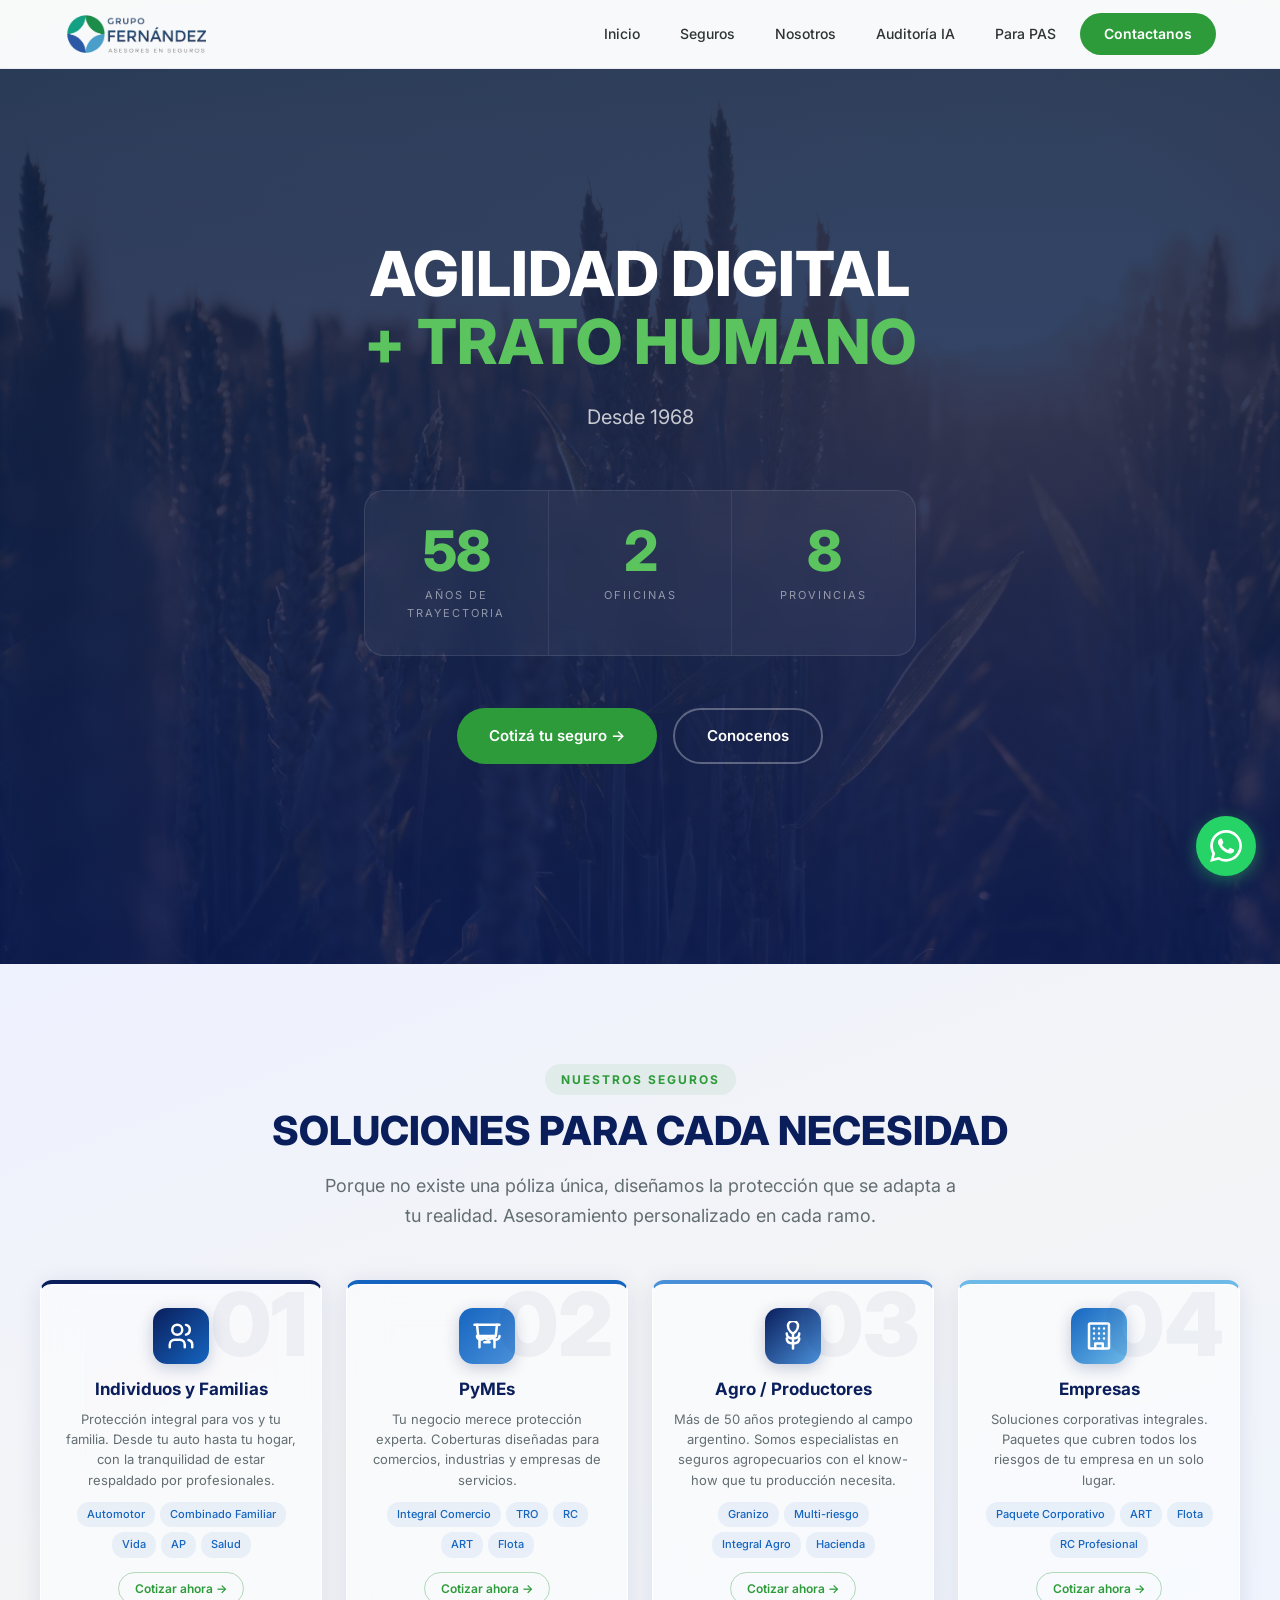
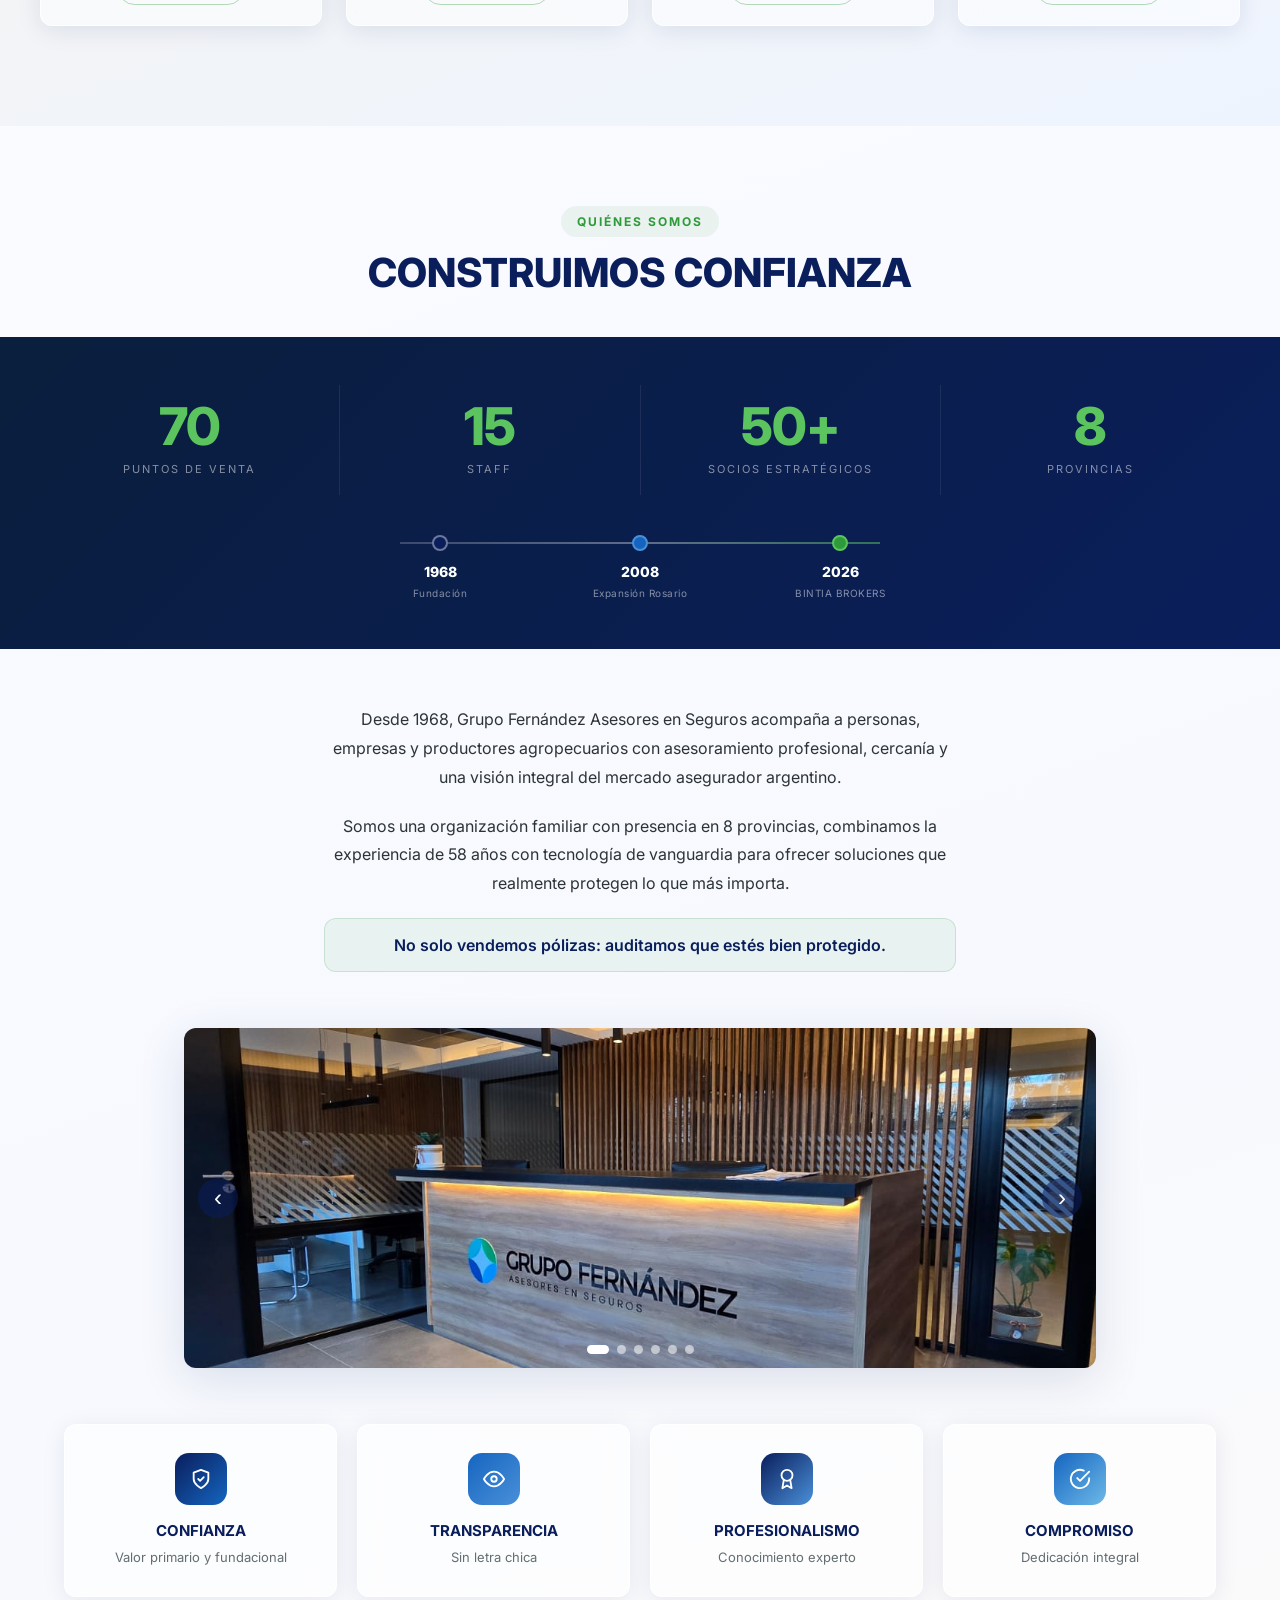
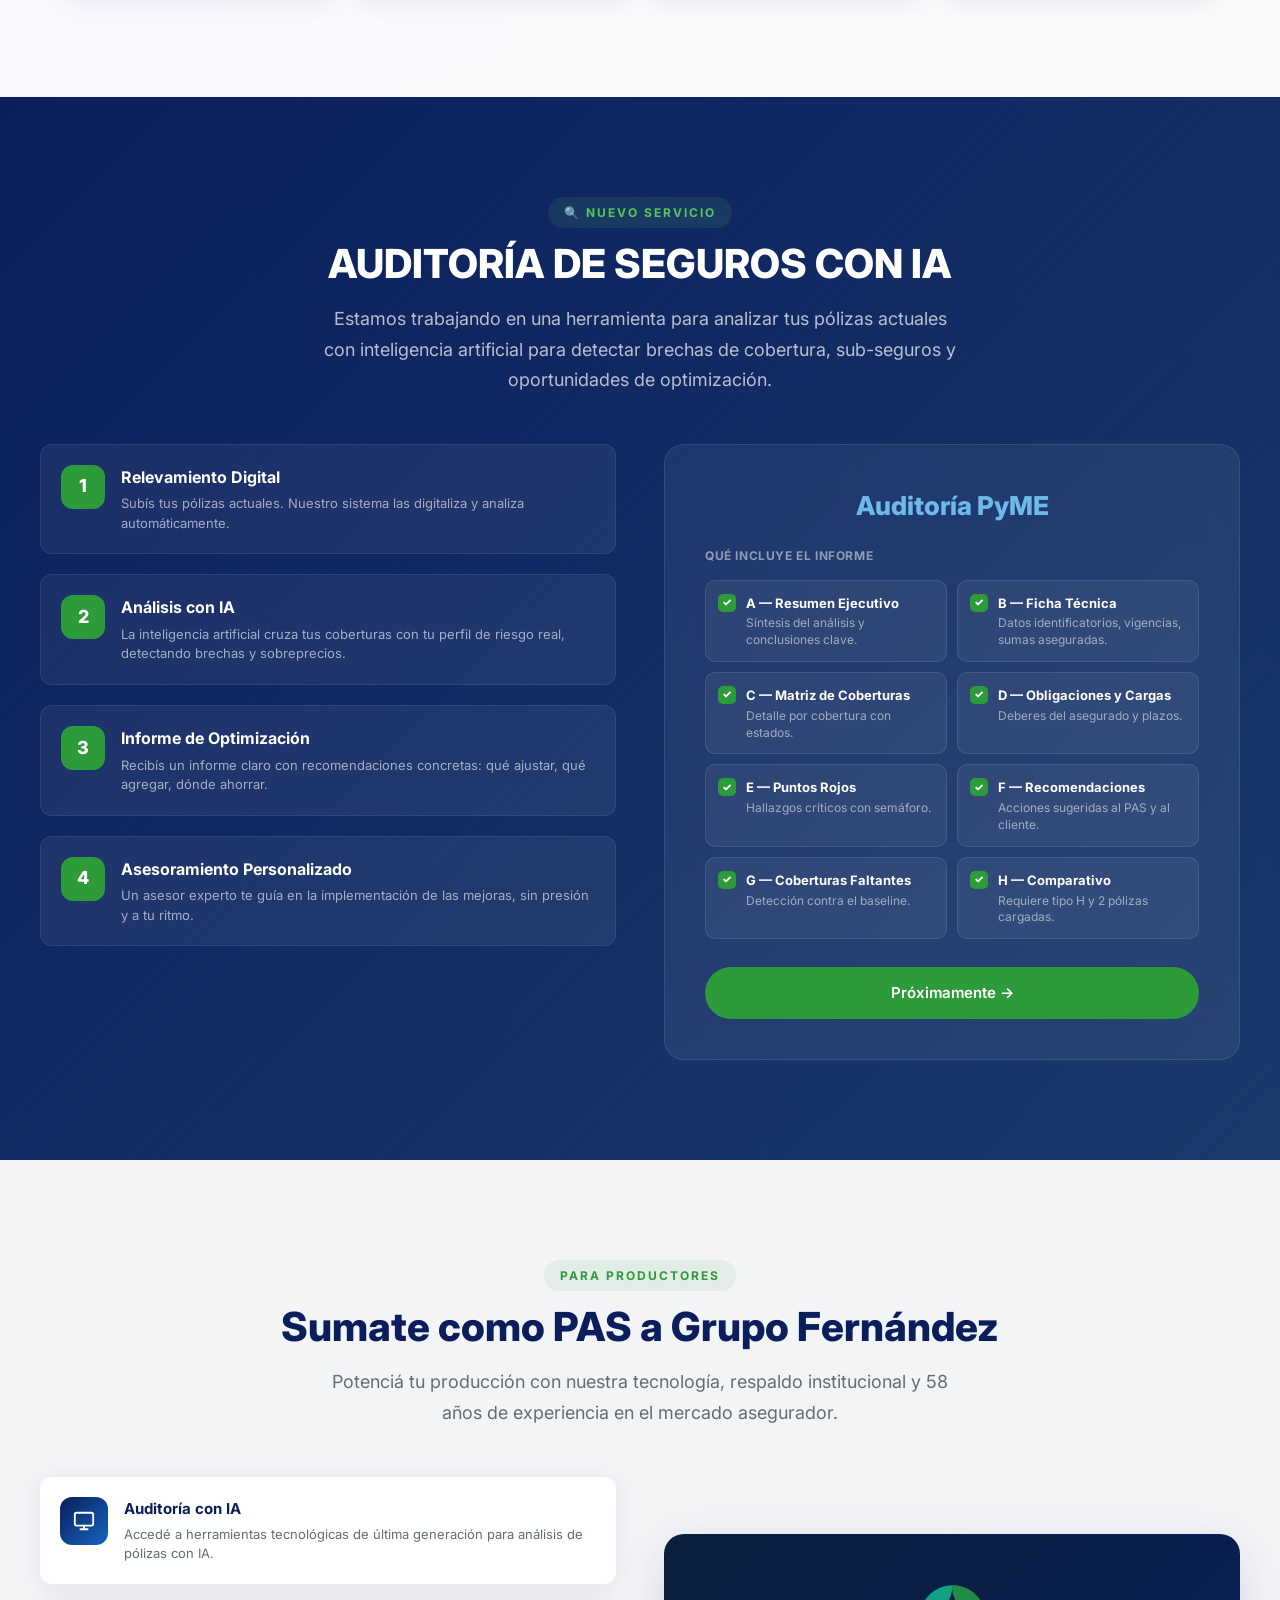
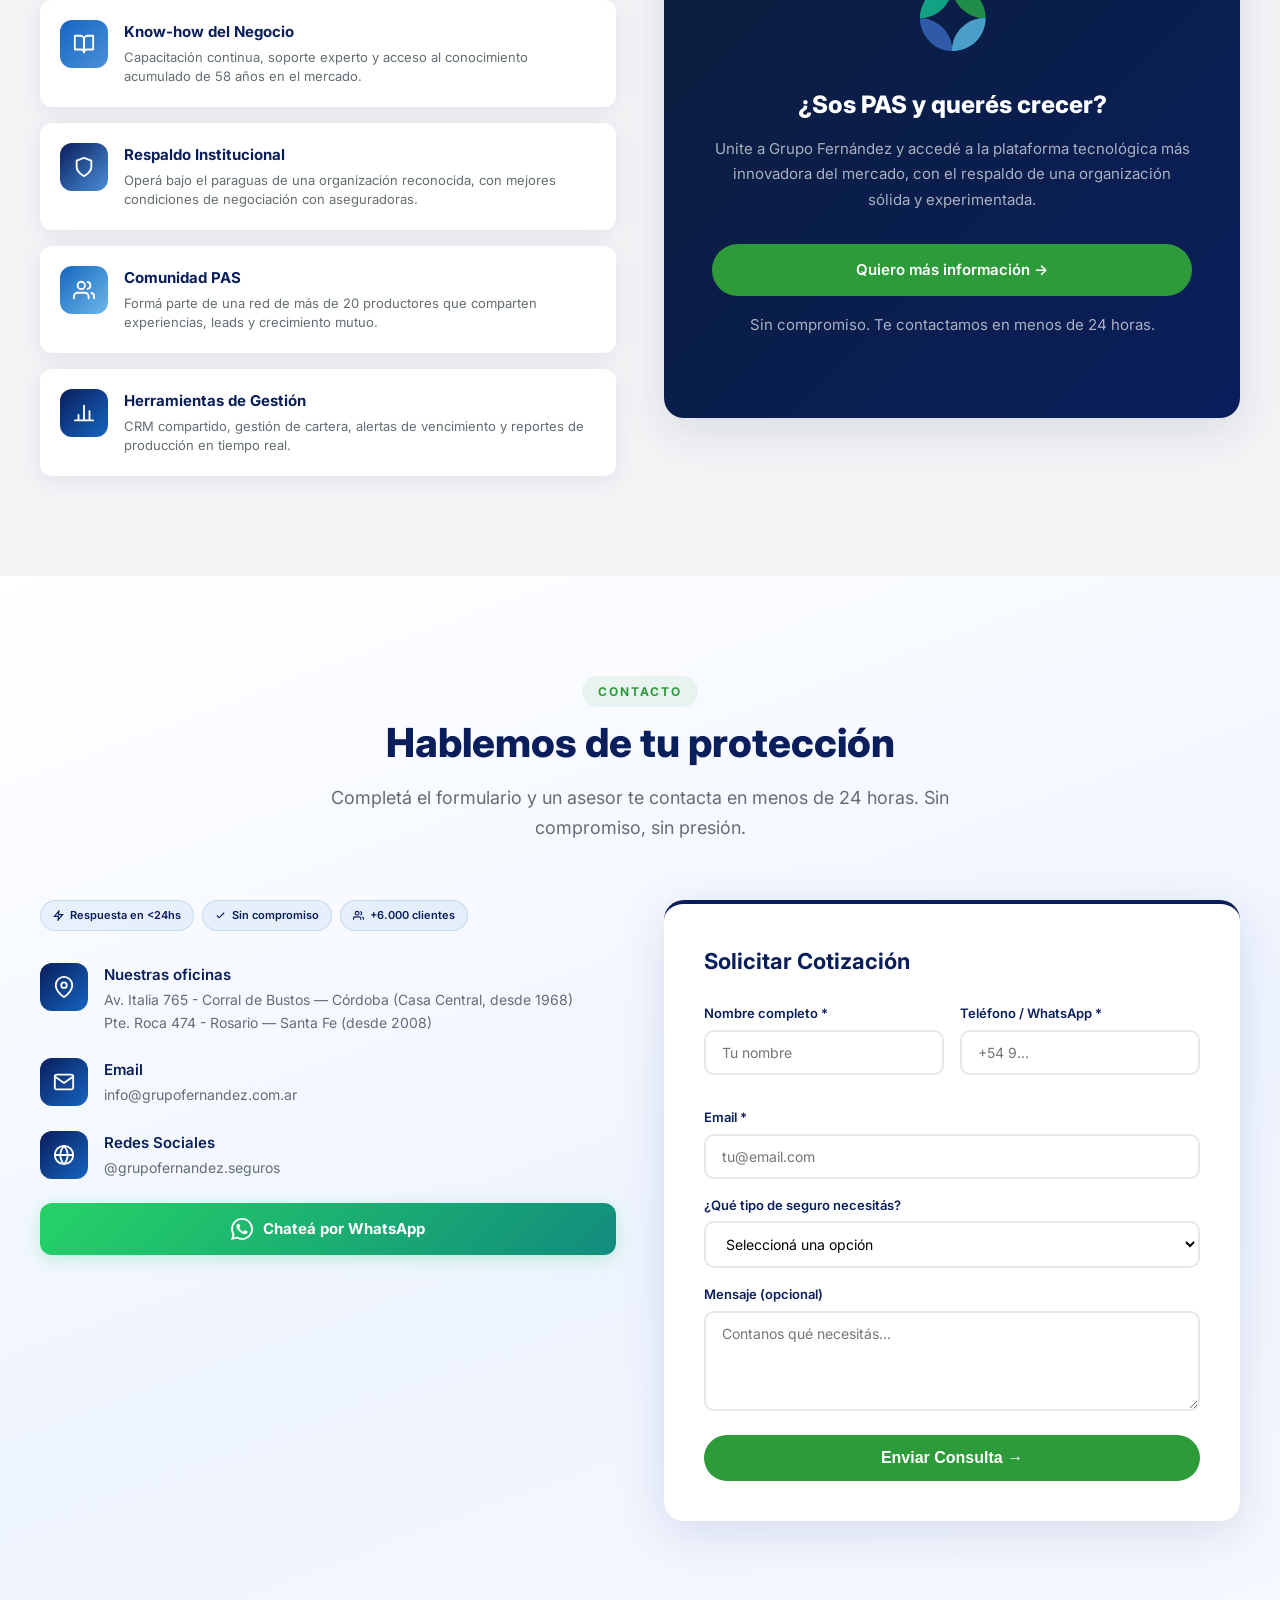
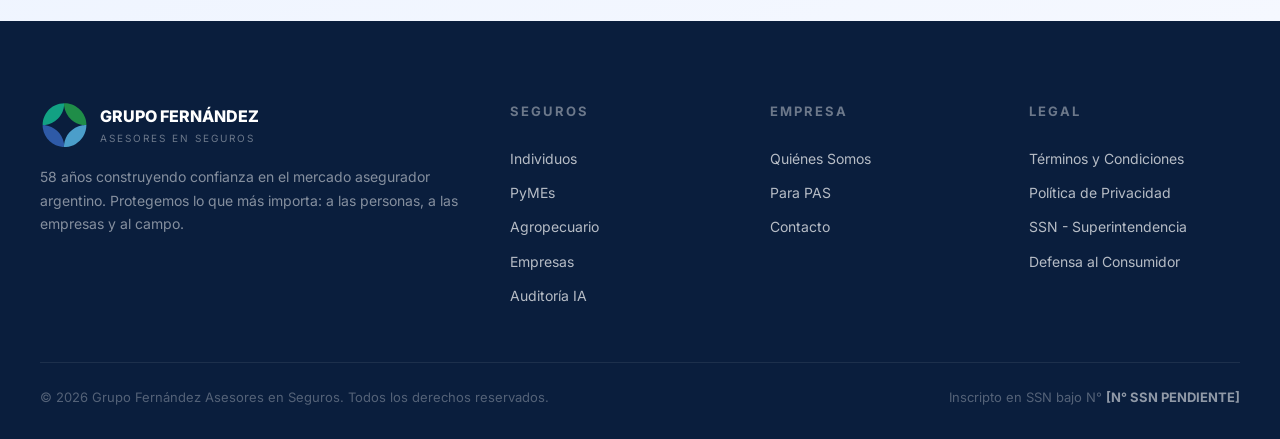
==== commit 4da43331: "feat: ruteo de WhatsApp por rubro en chatbot y ajustes de contenido - El chatbot de cotizacion envia" ====
--- a/index.html
+++ b/index.html
@@ -69,7 +69,7 @@
 }
 </script>
 
-<link rel="icon" type="image/png" href="src/logo.png">
+<link rel="icon" type="image/png" href="src/favicon-grupofer.PNG">
 <link rel="preconnect" href="https://fonts.googleapis.com">
 <link href="https://fonts.googleapis.com/css2?family=Inter:wght@400;500;600;700;800&family=Playfair+Display:wght@700;800&display=swap" rel="stylesheet">
 <link rel="stylesheet" href="style.css">
@@ -180,7 +180,7 @@
   <div class="nosotros-stats-bar">
     <div class="nosotros-stats">
       <div class="nosotros-stat"><div class="num">70</div><div class="label">Puntos de venta</div></div>
-      <div class="nosotros-stat"><div class="num">13</div><div class="label">Staff Colaboradores</div></div>
+      <div class="nosotros-stat"><div class="num">15</div><div class="label">Staff</div></div>
       <div class="nosotros-stat"><div class="num">50+</div><div class="label">Socios Estratégicos</div></div>
       <div class="nosotros-stat"><div class="num">8</div><div class="label">Provincias</div></div>
     </div>
@@ -332,8 +332,8 @@
         <div class="pas-benefit">
           <div class="pas-benefit-icon"><svg width="22" height="22" viewBox="0 0 24 24" fill="none" stroke="white" stroke-width="2" stroke-linecap="round" stroke-linejoin="round"><rect x="2" y="3" width="20" height="14" rx="2"/><path d="M8 21h8M12 17v4"/></svg></div>
           <div>
-            <h4>Plataforma BintIA</h4>
-            <p>Accedé a herramientas tecnológicas de última generación: cotización por WhatsApp, gestión digital, BI y más.</p>
+            <h4>Auditoría con IA</h4>
+            <p>Accedé a herramientas tecnológicas de última generación para análisis de pólizas con IA.</p>
           </div>
         </div>
         <div class="pas-benefit">
@@ -751,7 +751,8 @@
 
 function sendToWhatsApp(){
   const msg='¡Hola! Me gustaría cotizar un seguro de '+chatData.seguro+'.\n\nMis datos:\n👤 Nombre: '+chatData.nombre+'\n📱 Teléfono: '+chatData.telefono+'\n📧 Email: '+chatData.email+'\n📍 Localidad: '+chatData.localidad;
-  window.open('https://wa.me/5493468562921?text='+encodeURIComponent(msg),'_blank');
+  const numero=chatData.seguro.startsWith('PyMEs')?'5493468559452':chatData.seguro.startsWith('Agro')?'5493468525031':chatData.seguro.startsWith('Empresas')?'5493413441536':'5493468562921';
+  window.open('https://wa.me/'+numero+'?text='+encodeURIComponent(msg),'_blank');
 }
 </script>
 </body>
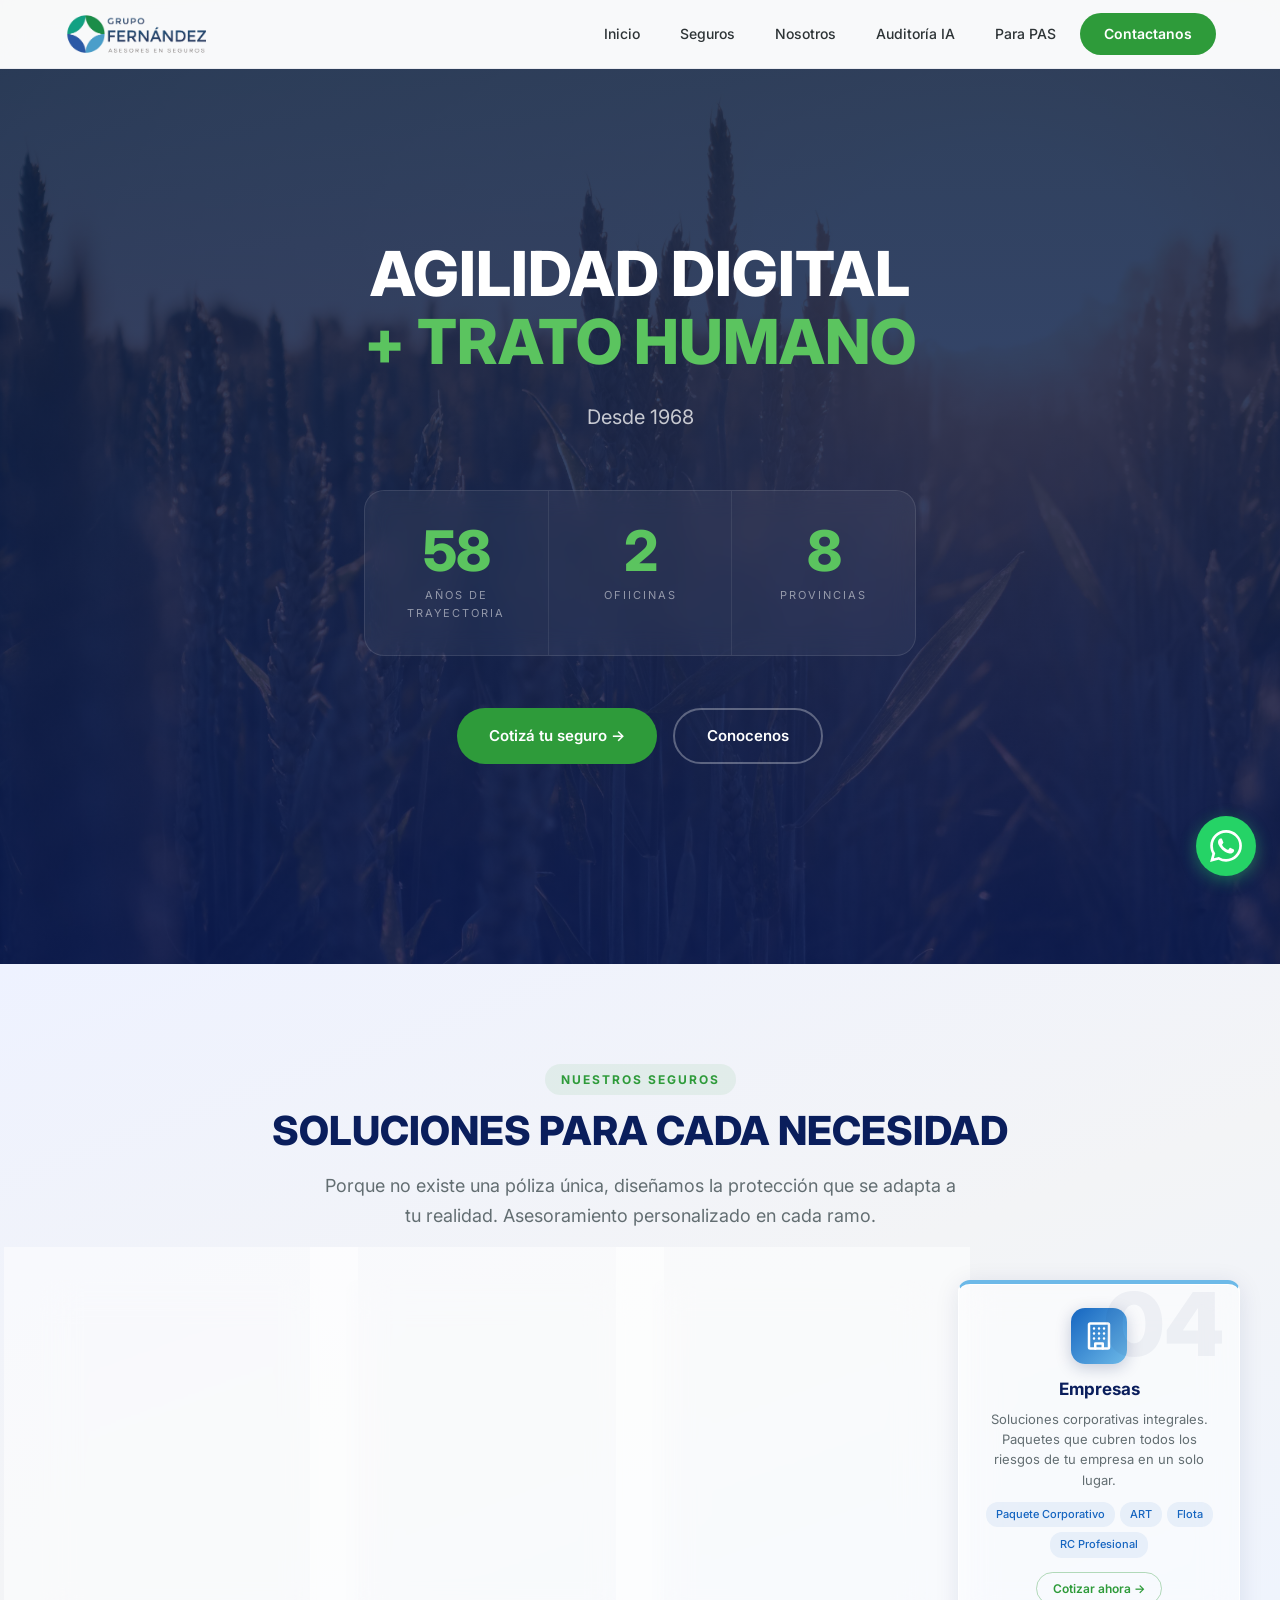
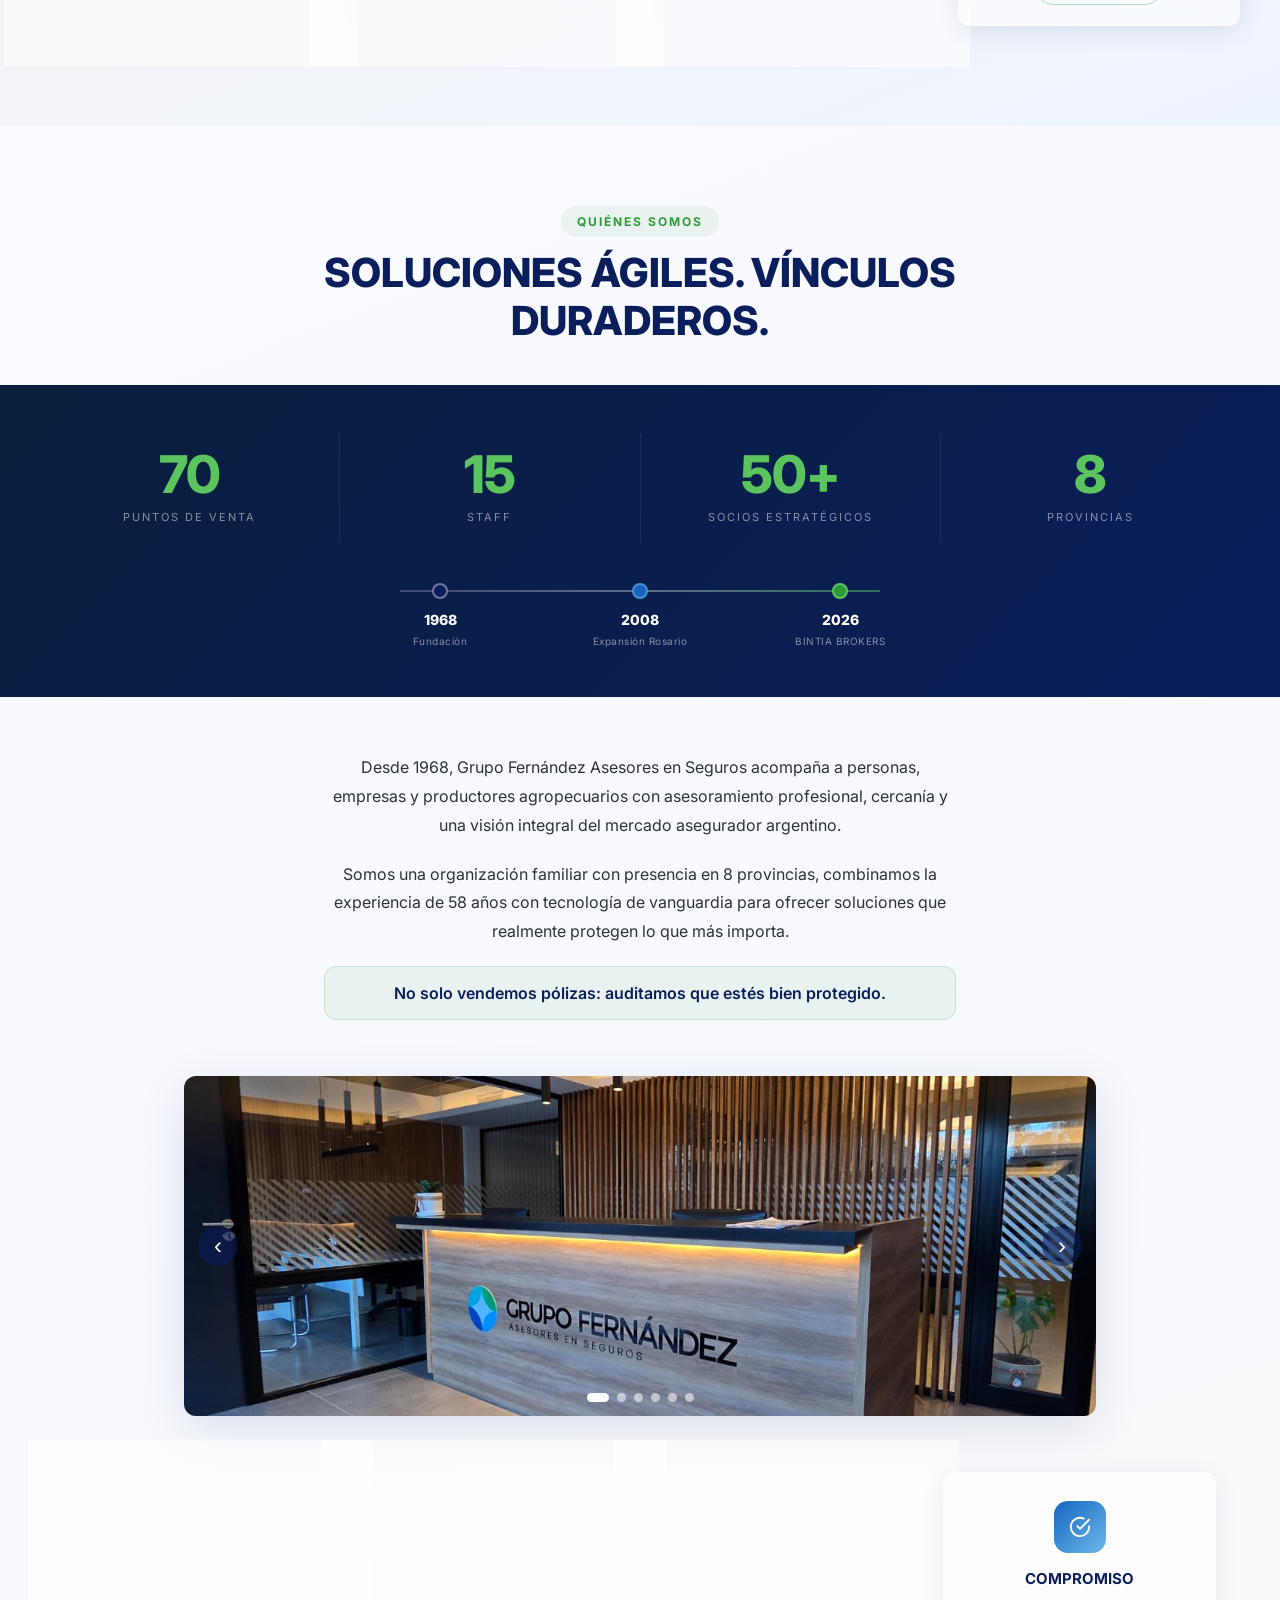
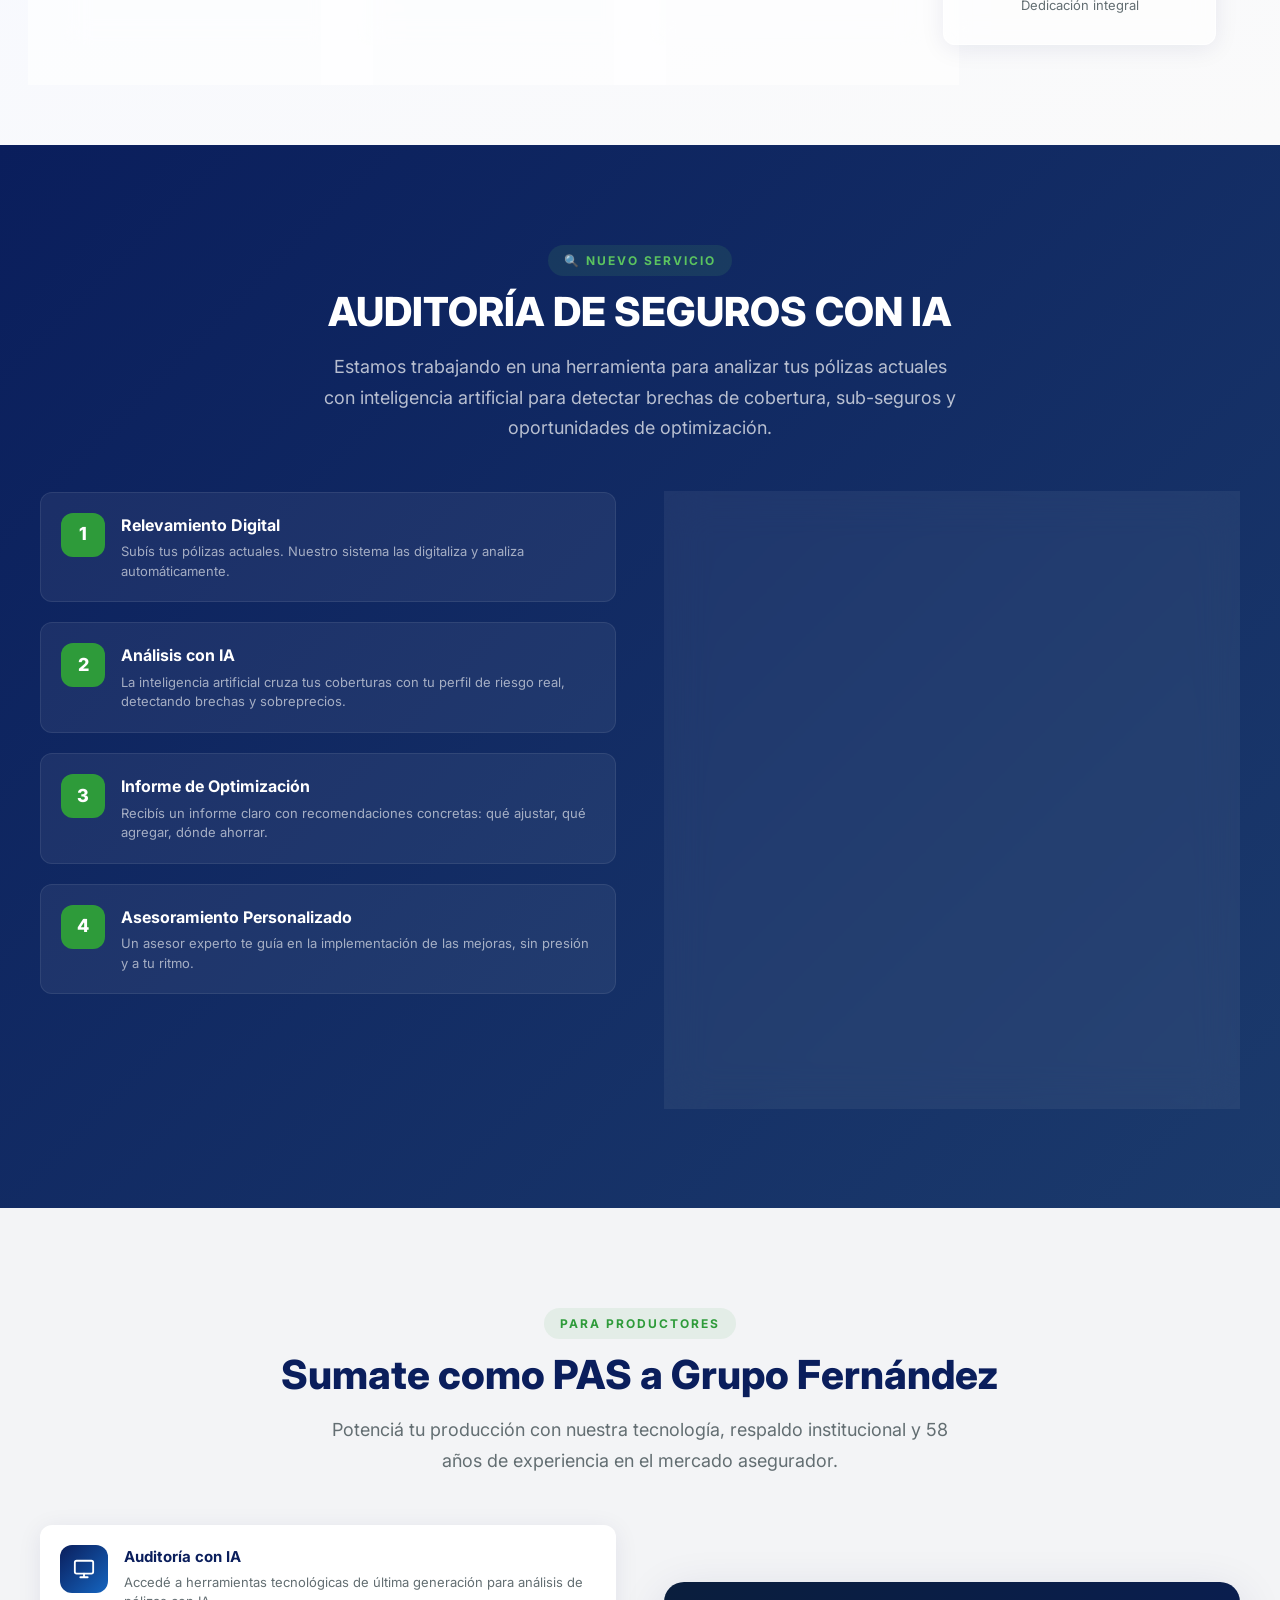
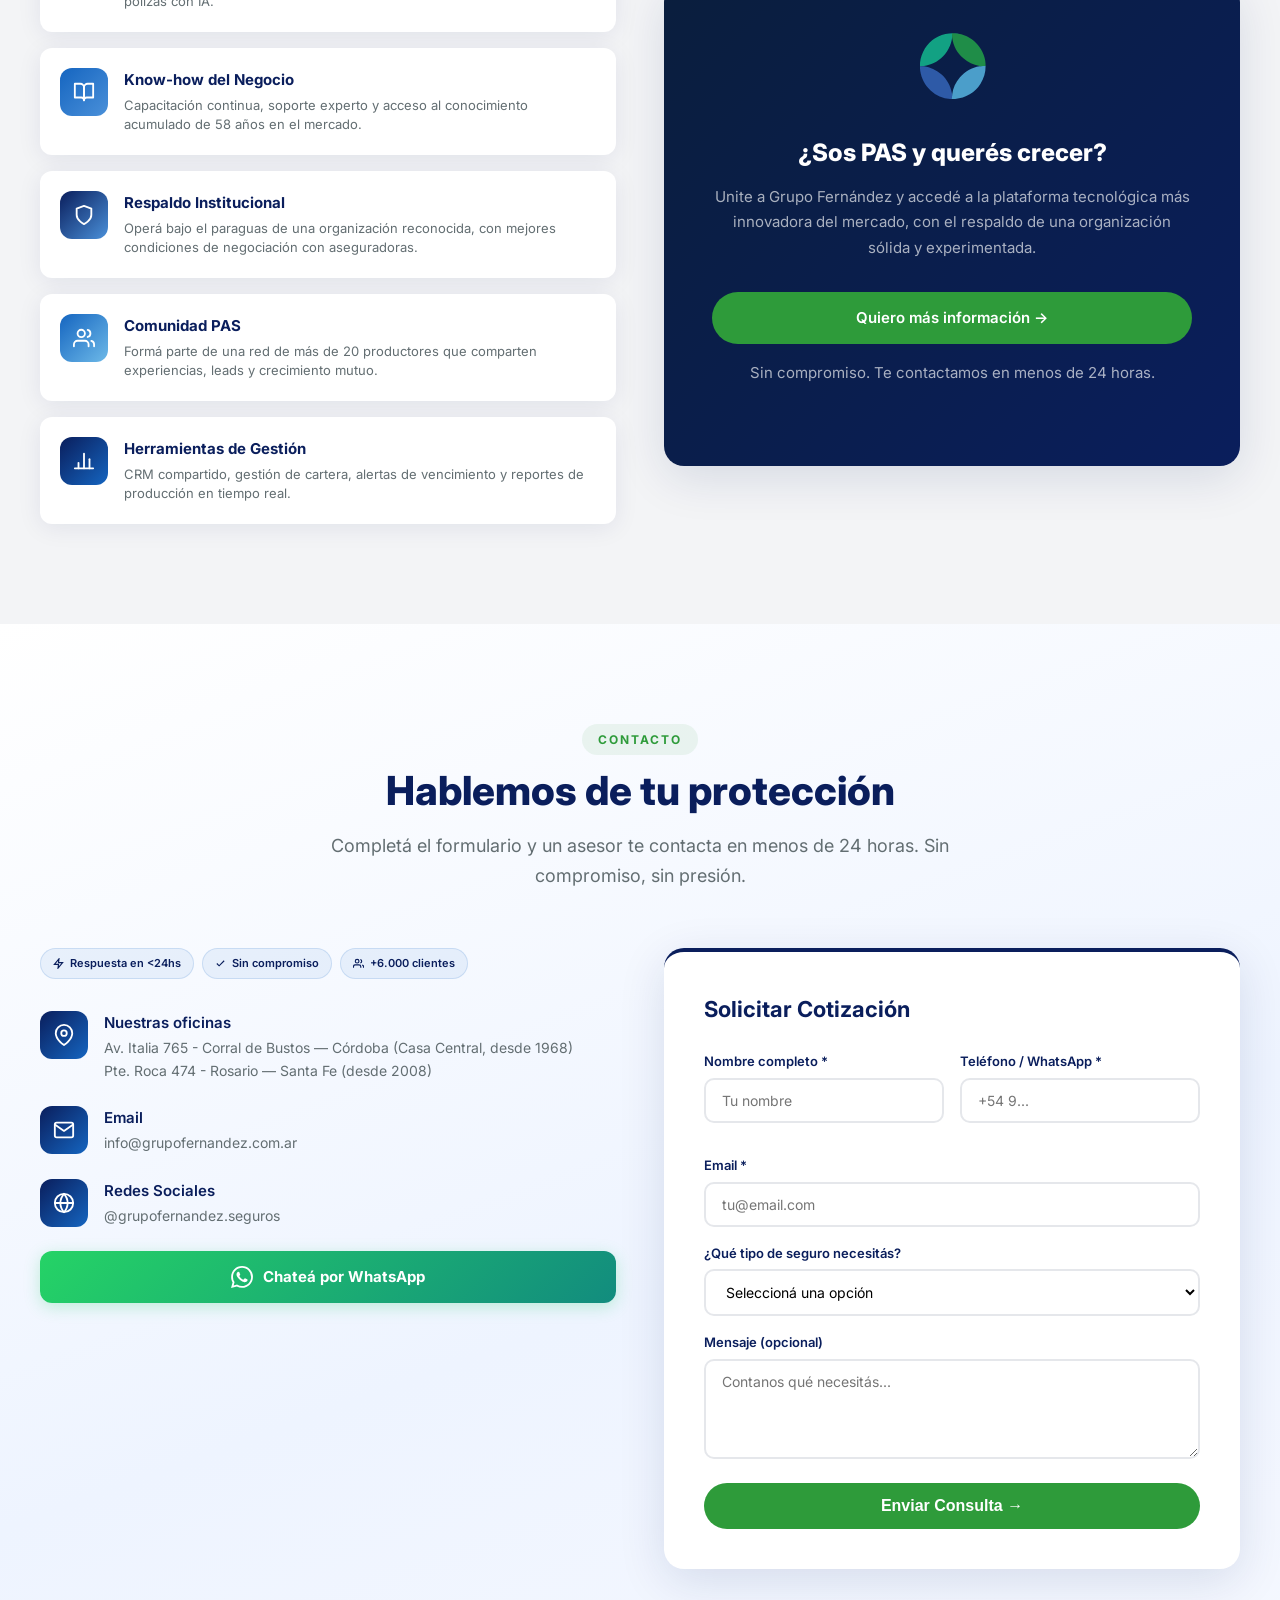
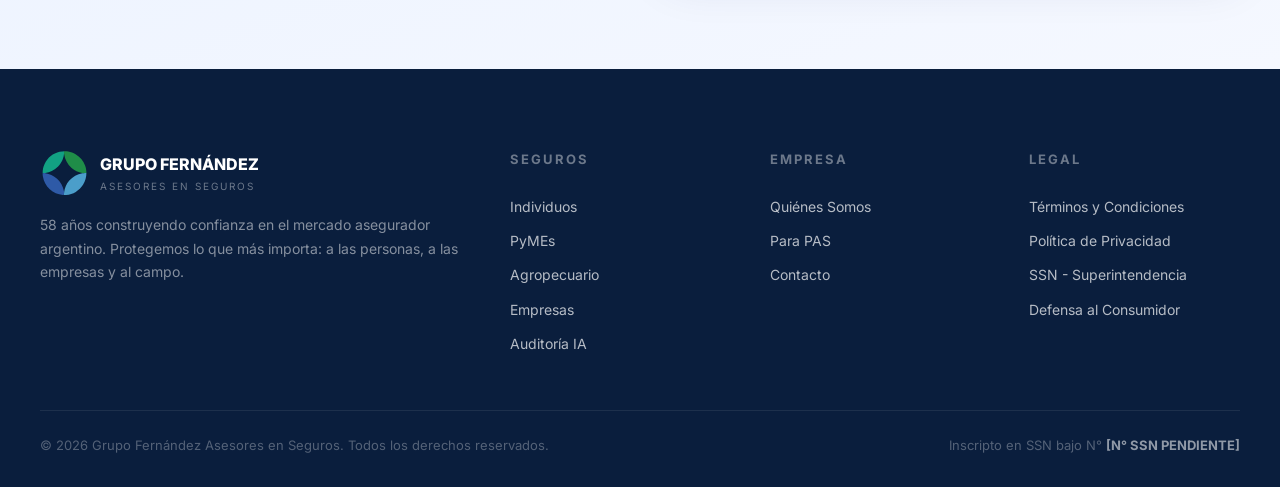
==== commit cf8b60c8: "feat: configura envio de consultas del formulario a contacto@grupofernandez.ar Reemplaza Web3Forms (" ====
--- a/index.html
+++ b/index.html
@@ -174,7 +174,7 @@
 <section id="nosotros">
   <div class="nosotros-header">
     <div class="section-tag">Quiénes Somos</div>
-    <h2 class="section-title">CONSTRUIMOS CONFIANZA</h2>
+    <h2 class="section-title">SOLUCIONES ÁGILES. VÍNCULOS DURADEROS.</h2>
   </div>
 
   <div class="nosotros-stats-bar">
@@ -424,11 +424,11 @@
         </a>
       </div>
       <form class="contacto-form" id="contactoForm" novalidate>
-        <!-- Web3Forms: registrá info@grupofernandez.com.ar en web3forms.com y reemplazá el value de access_key -->
-        <input type="hidden" name="access_key" value="REEMPLAZAR_CON_CLAVE_WEB3FORMS">
-        <input type="hidden" name="subject" value="Nueva consulta desde el sitio web — Grupo Fernández">
-        <input type="hidden" name="from_name" value="Sitio Web Grupo Fernández">
-        <input type="checkbox" name="botcheck" style="display:none" tabindex="-1" autocomplete="off">
+        <!-- FormSubmit: la primera consulta real envía un mail de confirmación a contacto@grupofernandez.ar que hay que aprobar con un clic para activar el envío -->
+        <input type="hidden" name="_subject" value="Nueva consulta desde el sitio web — Grupo Fernández">
+        <input type="hidden" name="_template" value="table">
+        <input type="hidden" name="_captcha" value="false">
+        <input type="text" name="_honey" style="display:none" tabindex="-1" autocomplete="off">
         <h3>Solicitar Cotización</h3>
         <div class="form-row">
           <div class="form-group">
@@ -650,12 +650,12 @@
   btn.disabled=true;
   msg.style.display='none';
   try{
-    const res=await fetch('https://api.web3forms.com/submit',{
+    const res=await fetch('https://formsubmit.co/ajax/contacto@grupofernandez.ar',{
       method:'POST',
+      headers:{'Accept':'application/json'},
       body:new FormData(this)
     });
-    const data=await res.json();
-    if(data.success){
+    if(res.ok){
       msg.style.display='block';
       msg.className='form-msg form-msg-success';
       msg.innerHTML='<strong>¡Consulta enviada!</strong> Un asesor te va a contactar en menos de 24 horas.';
@@ -663,7 +663,7 @@
       btn.textContent='Enviar Consulta →';
       btn.disabled=false;
     } else {
-      throw new Error(data.message||'Error al enviar');
+      throw new Error('Error al enviar');
     }
   } catch(err){
     msg.style.display='block';
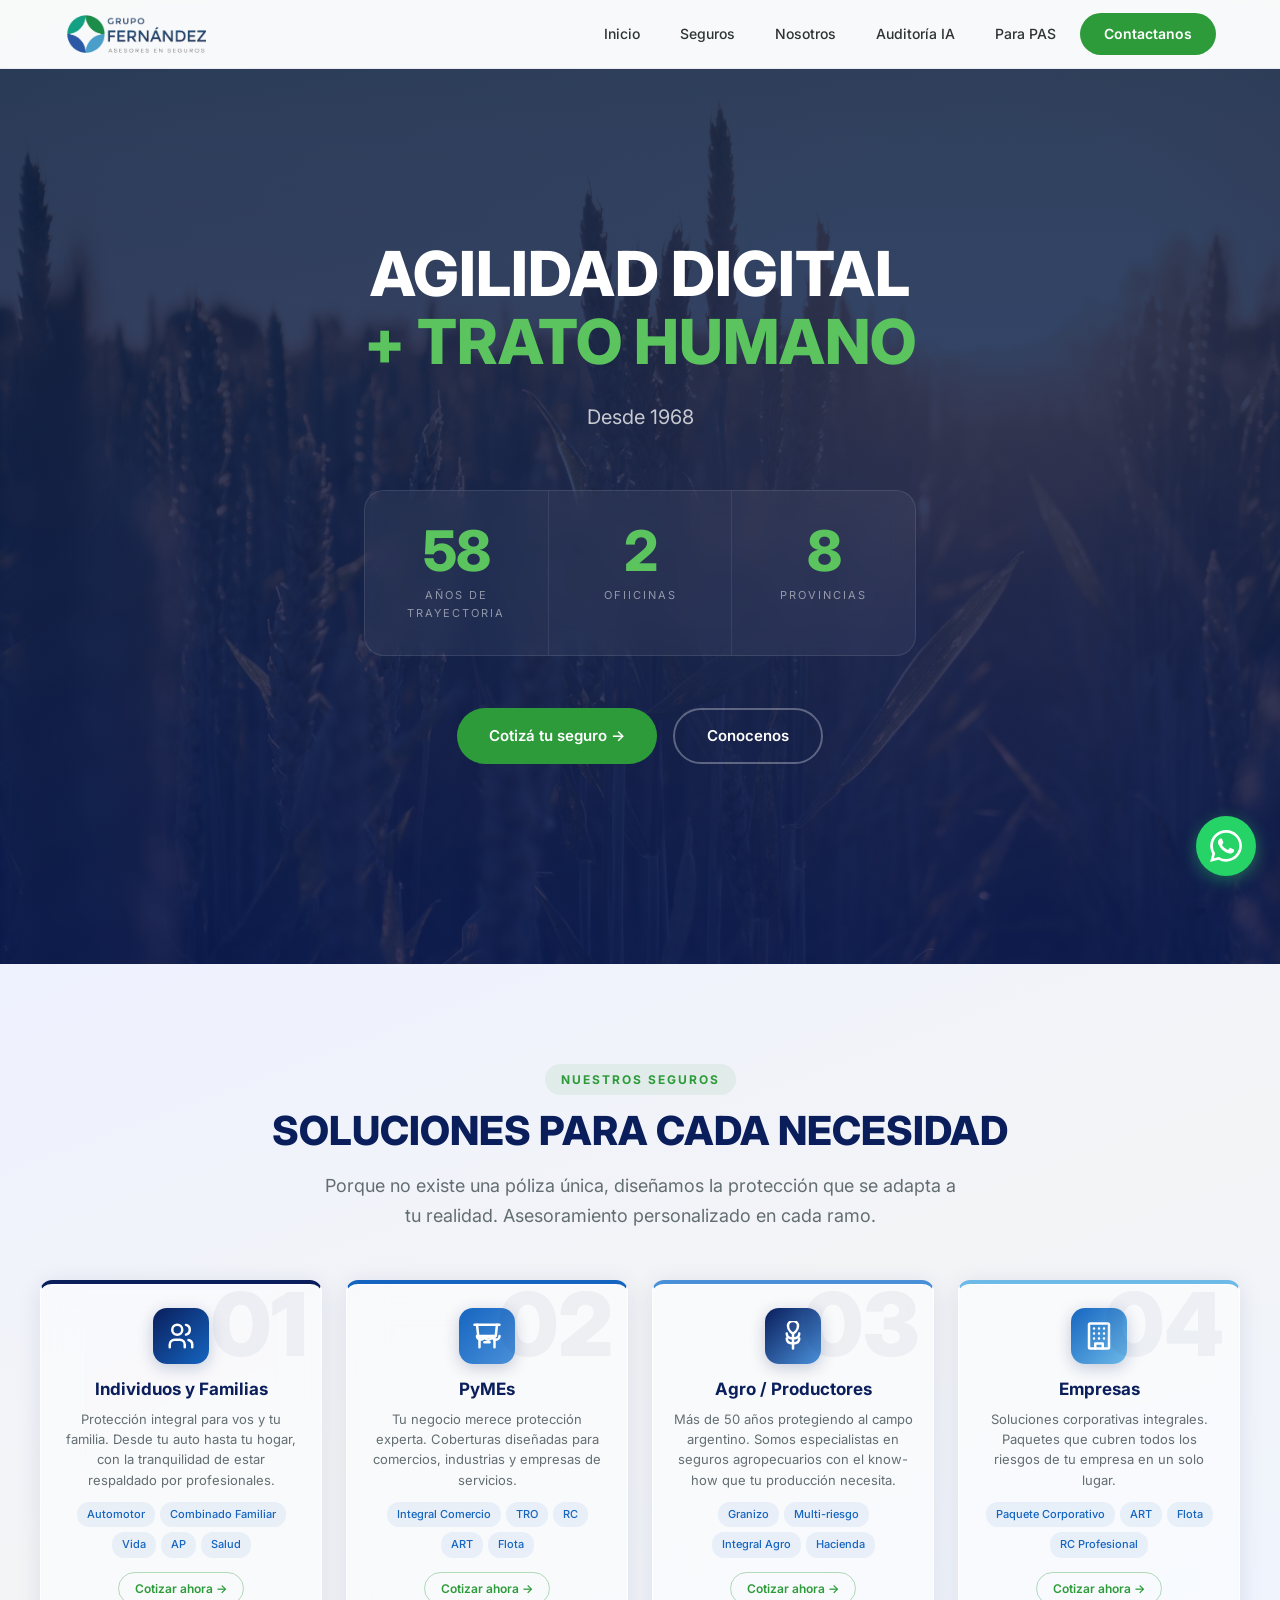
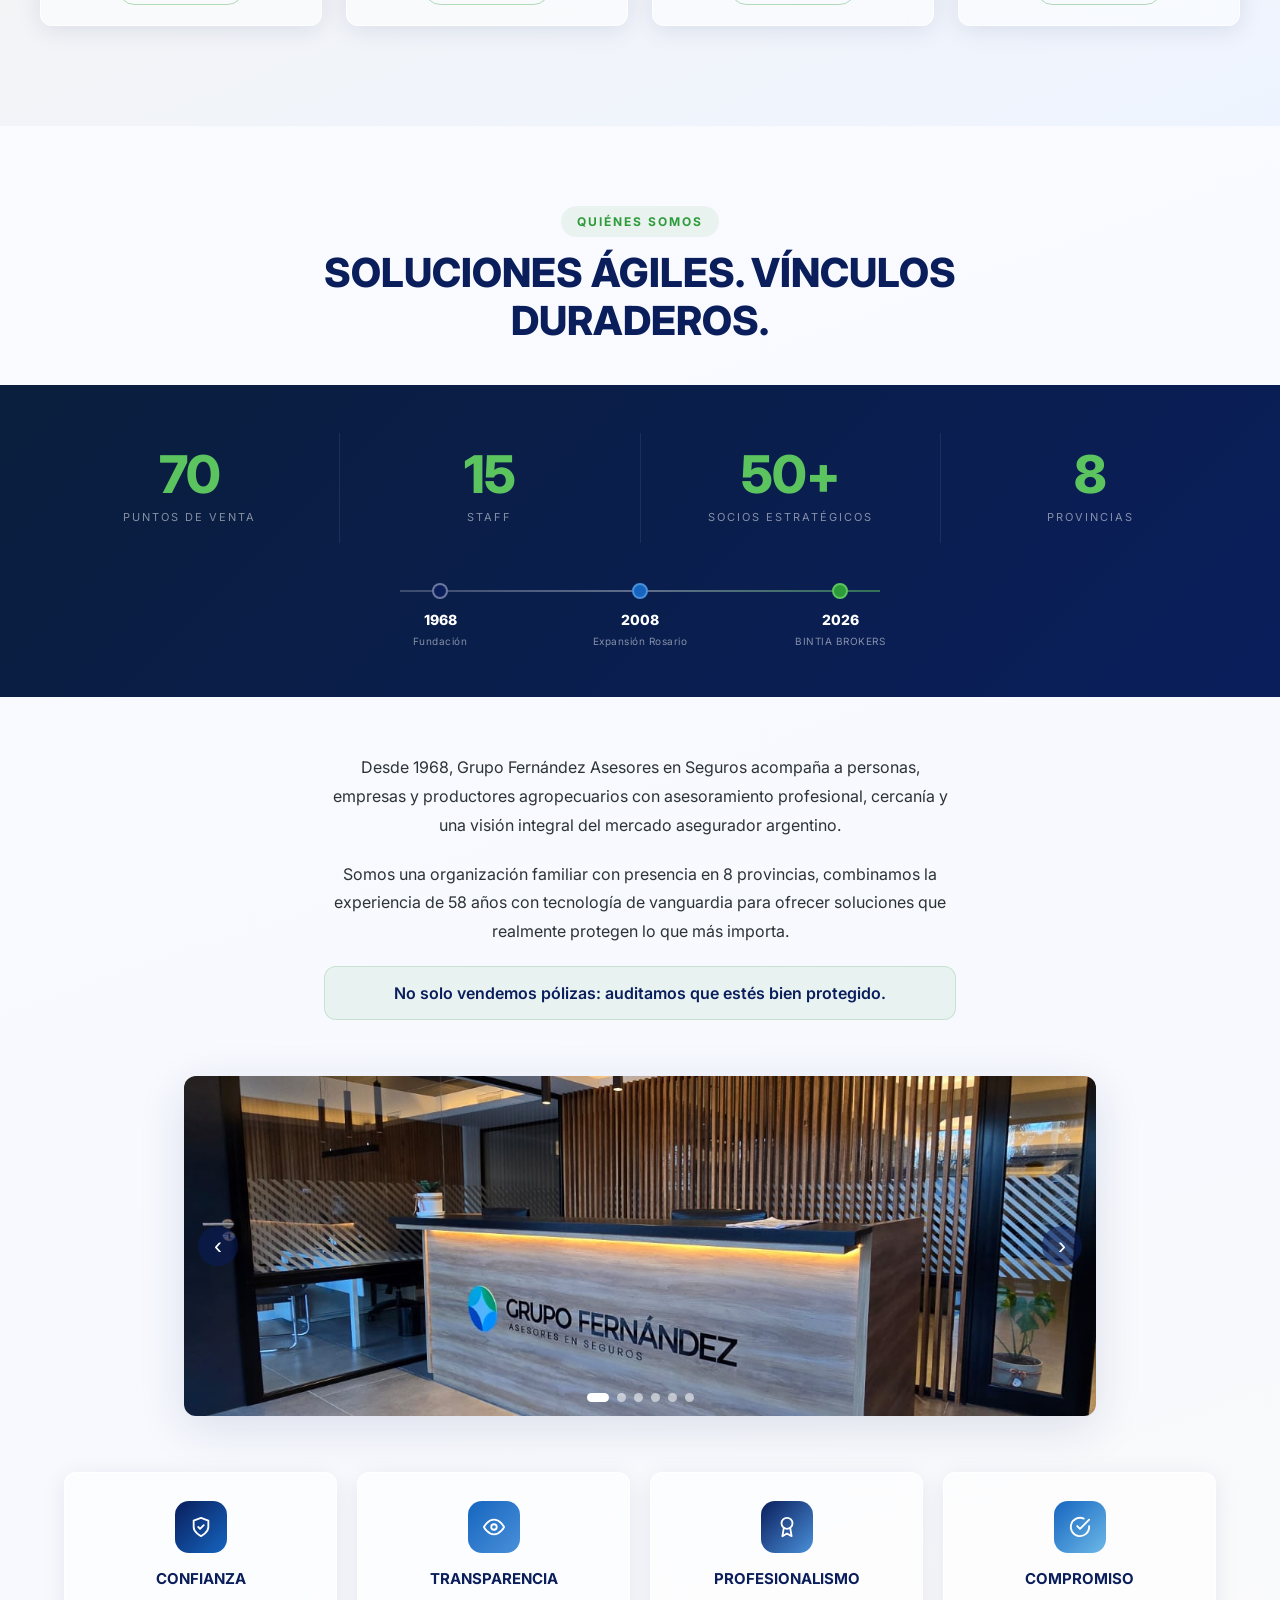
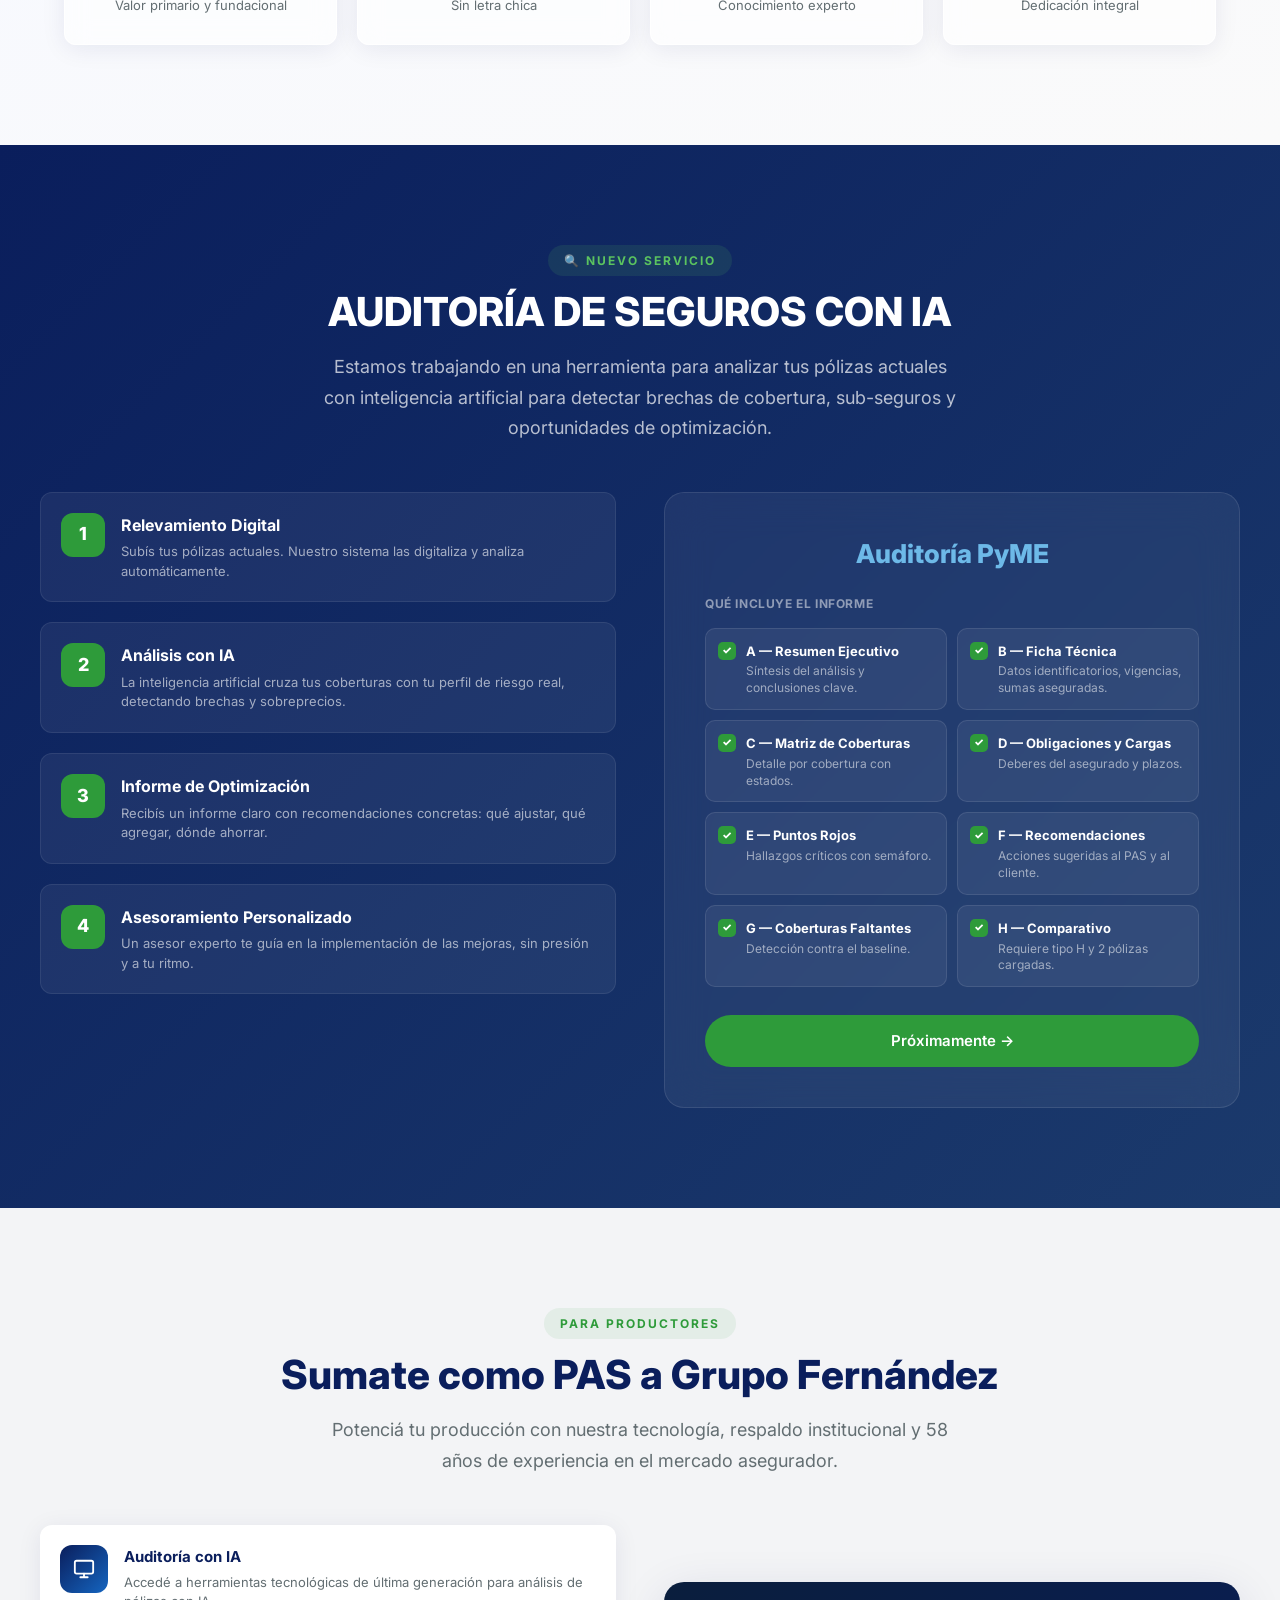
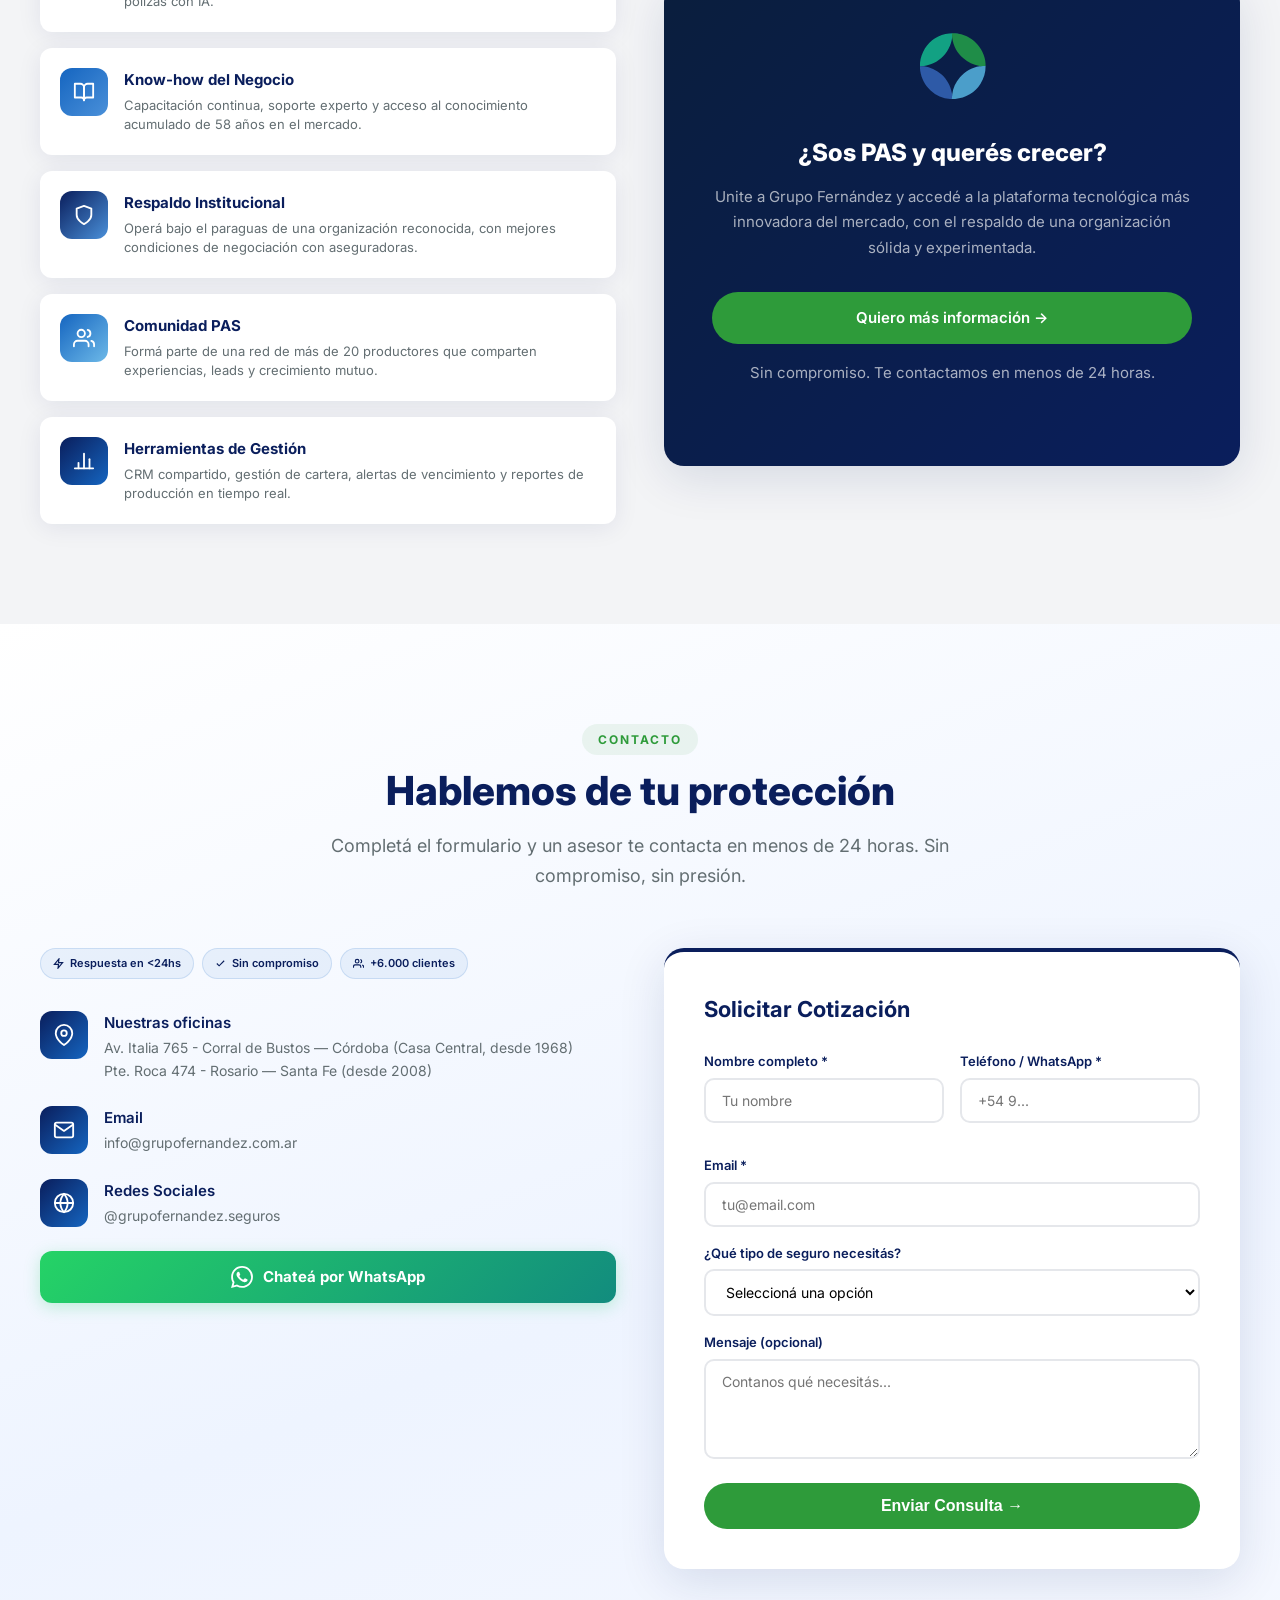
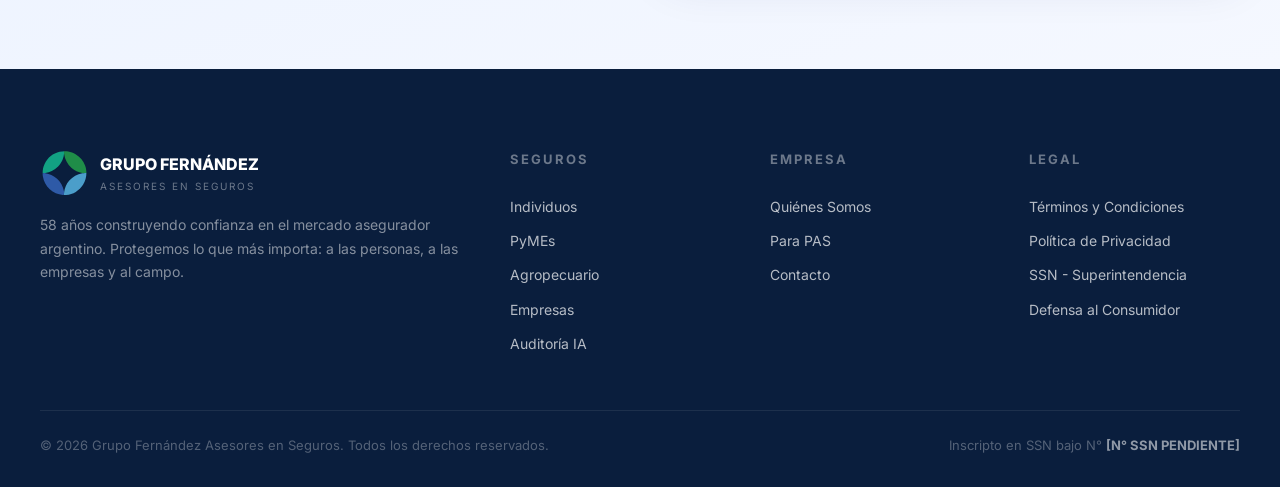
==== commit 6653a415: "feat: activa Web3Forms para que las consultas lleguen a contacto@grupofernandez.ar FormSubmit quedab" ====
--- a/index.html
+++ b/index.html
@@ -424,11 +424,11 @@
         </a>
       </div>
       <form class="contacto-form" id="contactoForm" novalidate>
-        <!-- FormSubmit: la primera consulta real envía un mail de confirmación a contacto@grupofernandez.ar que hay que aprobar con un clic para activar el envío -->
-        <input type="hidden" name="_subject" value="Nueva consulta desde el sitio web — Grupo Fernández">
-        <input type="hidden" name="_template" value="table">
-        <input type="hidden" name="_captcha" value="false">
-        <input type="text" name="_honey" style="display:none" tabindex="-1" autocomplete="off">
+        <!-- Web3Forms: las consultas llegan a contacto@grupofernandez.ar -->
+        <input type="hidden" name="access_key" value="4e3cc261-6454-4cdd-90b4-f61175baaa68">
+        <input type="hidden" name="subject" value="Nueva consulta desde el sitio web — Grupo Fernández">
+        <input type="hidden" name="from_name" value="Sitio Web Grupo Fernández">
+        <input type="checkbox" name="botcheck" style="display:none" tabindex="-1" autocomplete="off">
         <h3>Solicitar Cotización</h3>
         <div class="form-row">
           <div class="form-group">
@@ -650,12 +650,12 @@
   btn.disabled=true;
   msg.style.display='none';
   try{
-    const res=await fetch('https://formsubmit.co/ajax/contacto@grupofernandez.ar',{
+    const res=await fetch('https://api.web3forms.com/submit',{
       method:'POST',
-      headers:{'Accept':'application/json'},
       body:new FormData(this)
     });
-    if(res.ok){
+    const data=await res.json();
+    if(data.success){
       msg.style.display='block';
       msg.className='form-msg form-msg-success';
       msg.innerHTML='<strong>¡Consulta enviada!</strong> Un asesor te va a contactar en menos de 24 horas.';
@@ -663,7 +663,7 @@
       btn.textContent='Enviar Consulta →';
       btn.disabled=false;
     } else {
-      throw new Error('Error al enviar');
+      throw new Error(data.message||'Error al enviar');
     }
   } catch(err){
     msg.style.display='block';
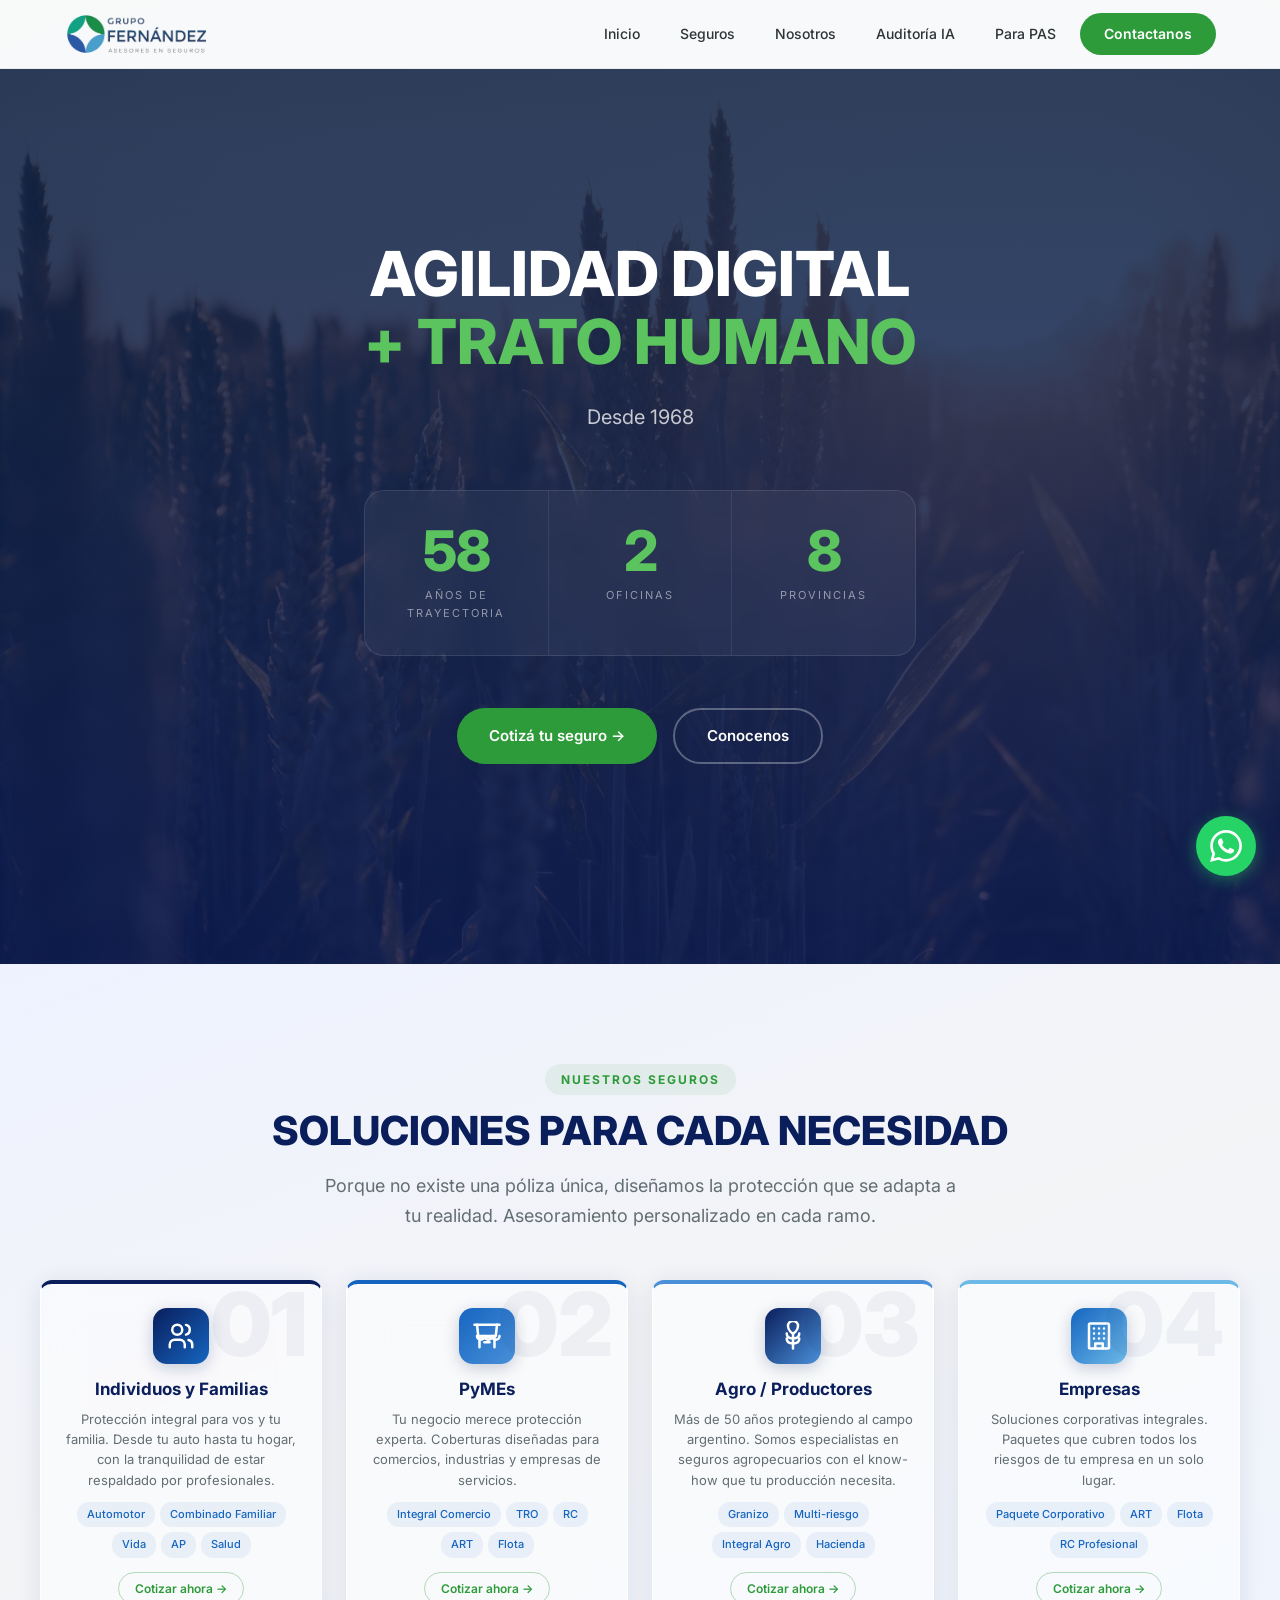
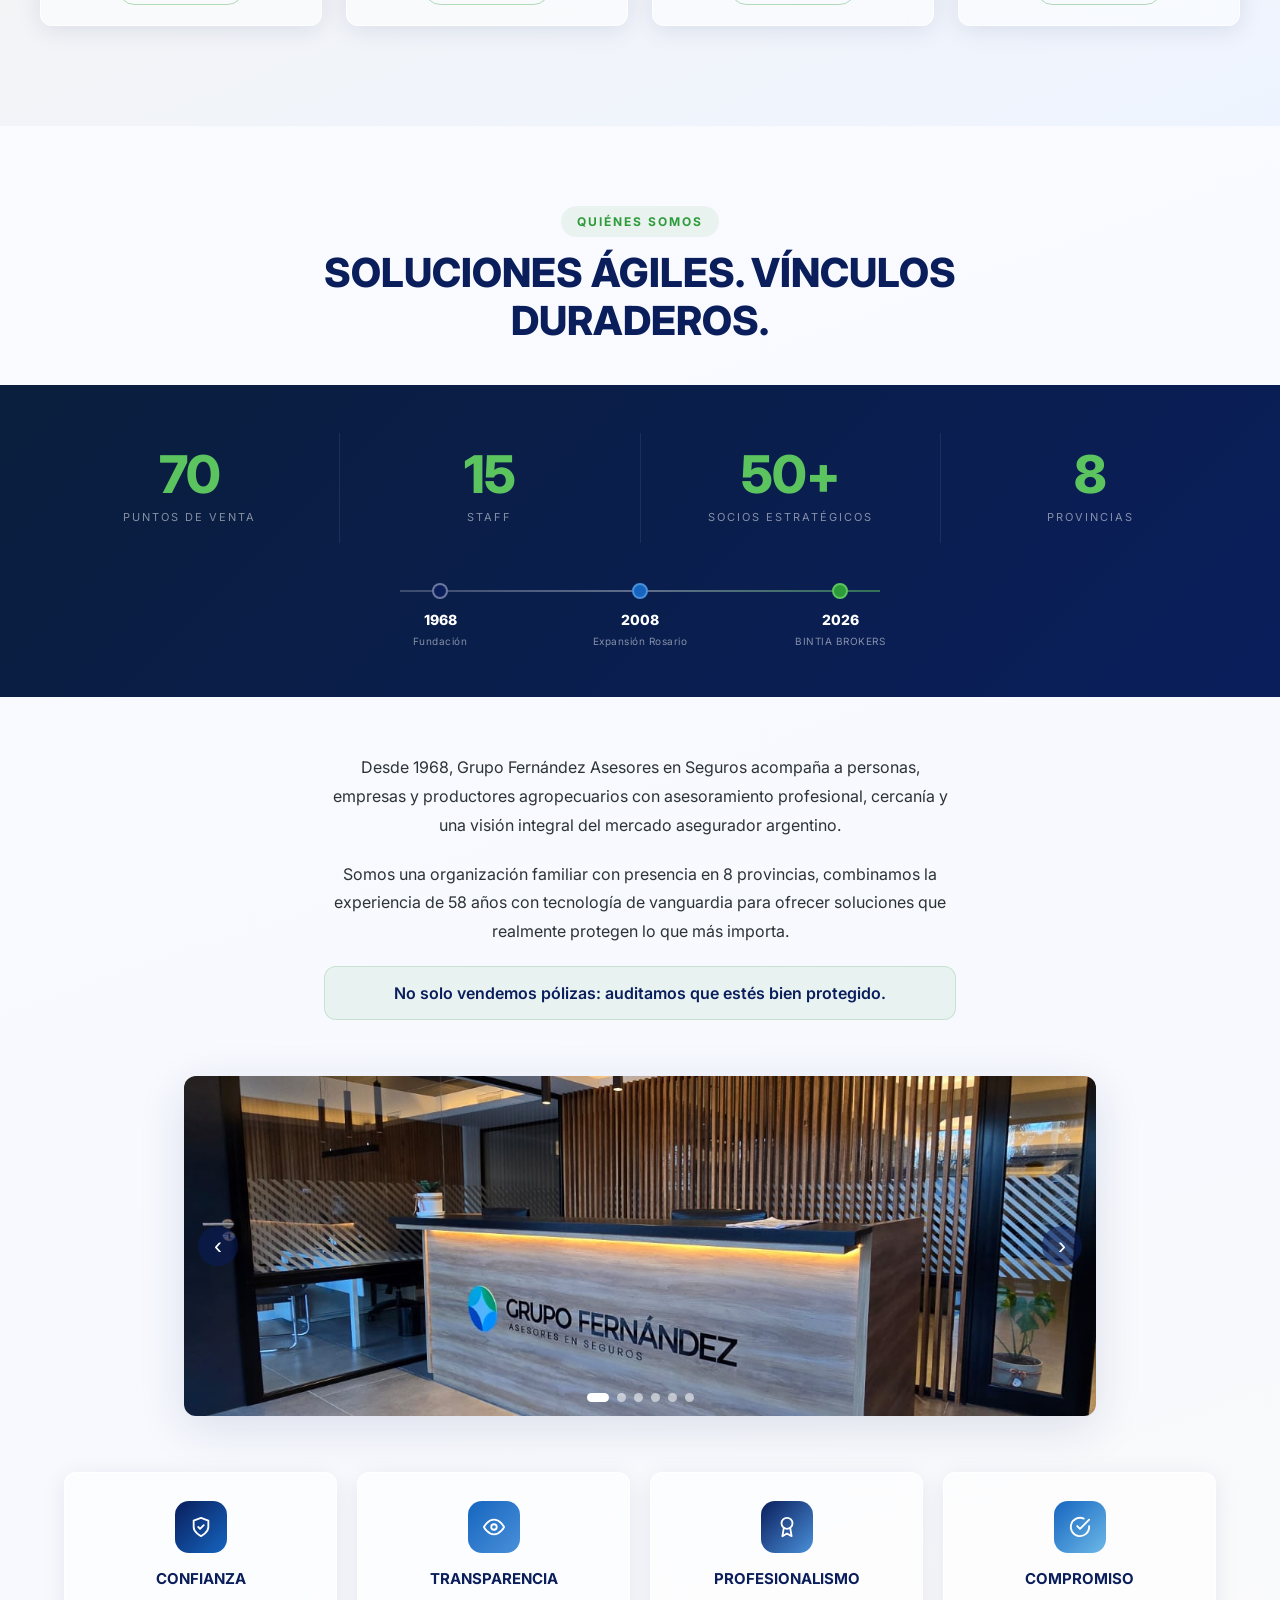
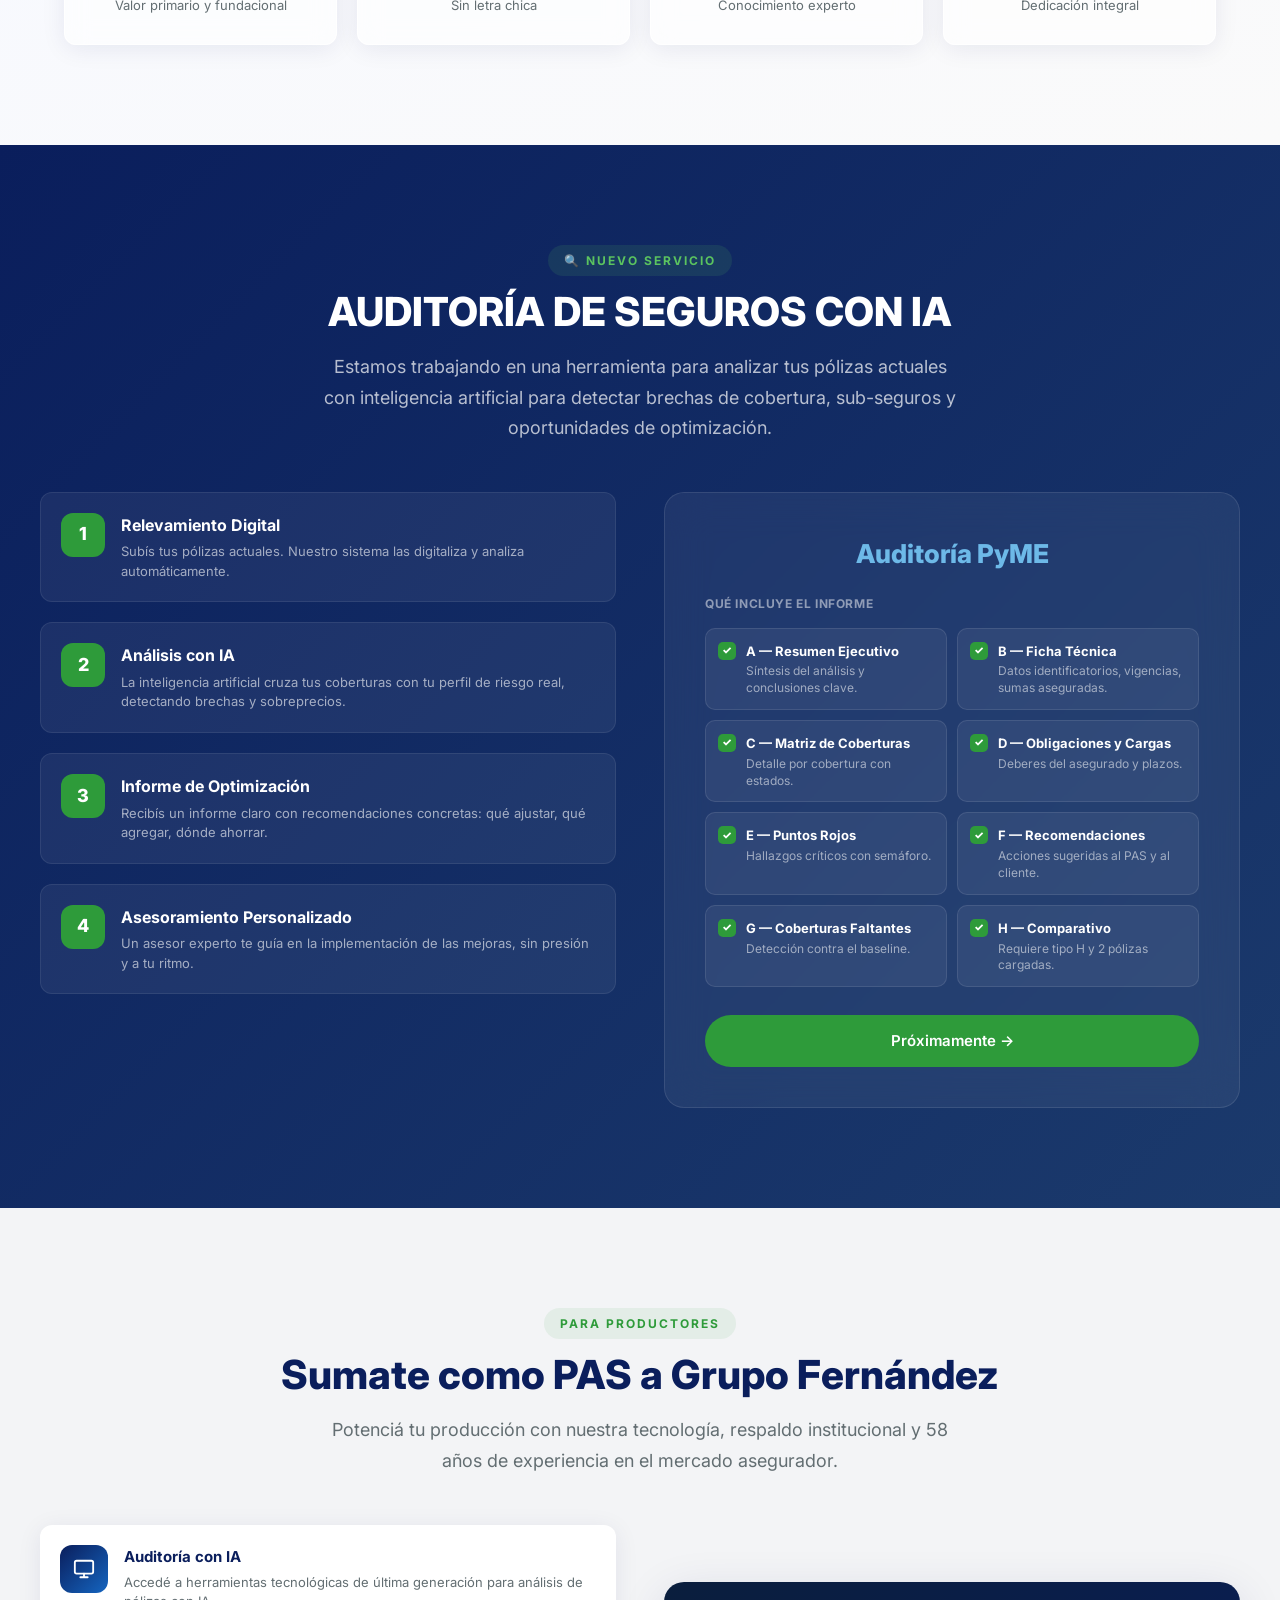
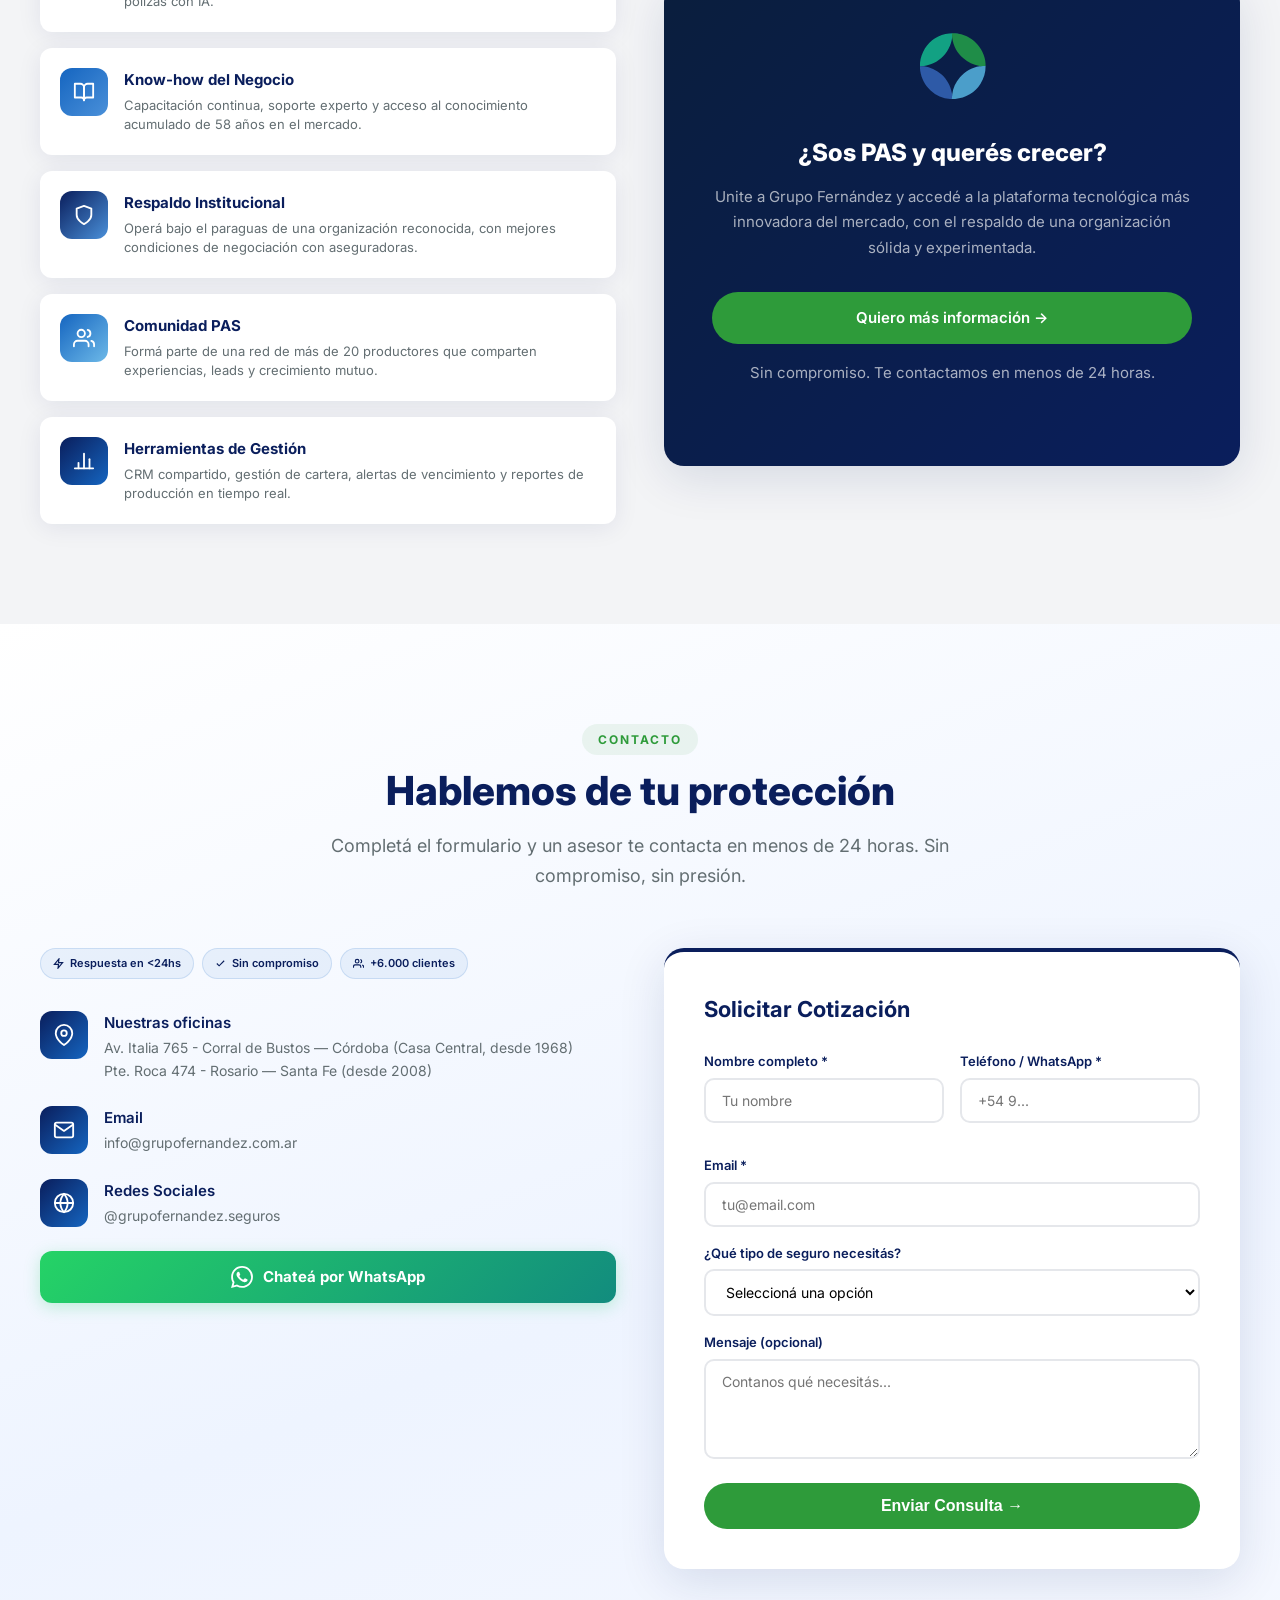
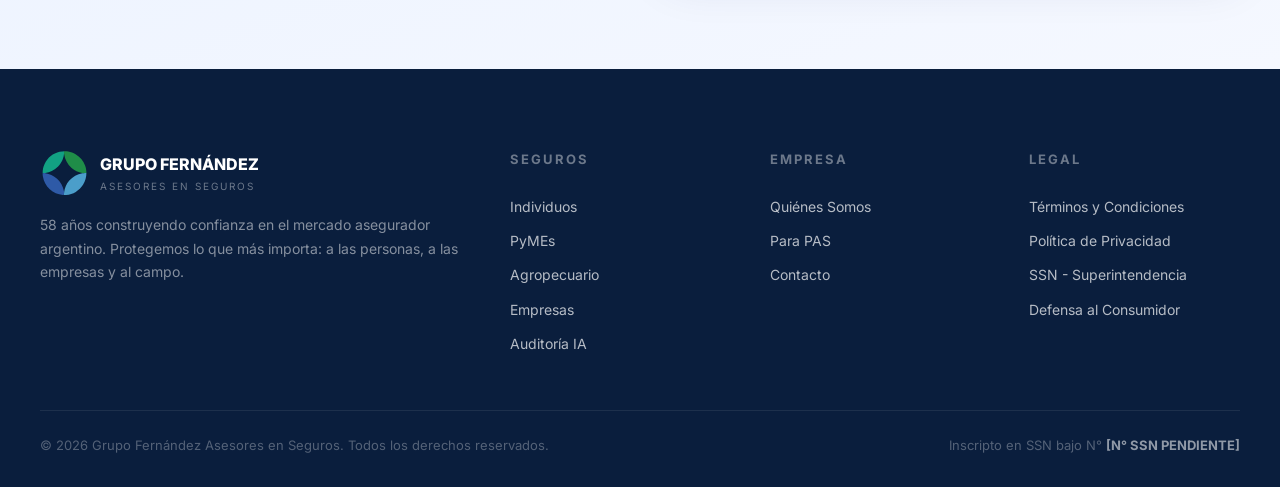
==== commit 5e80c80f: "fix: completa domicilios en schema.org, corrige typo y agrega imagen OG - Completa streetAddress de " ====
--- a/index.html
+++ b/index.html
@@ -11,7 +11,6 @@
 <link rel="canonical" href="https://www.grupofernandez.com.ar/">
 
 <!-- Open Graph (WhatsApp, Facebook, LinkedIn) -->
-<!-- NOTA: crear imagen 1200×630 px y guardarla en src/og-social.jpg -->
 <meta property="og:type" content="website">
 <meta property="og:url" content="https://www.grupofernandez.com.ar/">
 <meta property="og:title" content="Grupo Fernández | Asesores en Seguros — 58 años de confianza">
@@ -46,13 +45,14 @@
   "address": [
     {
       "@type": "PostalAddress",
-      "streetAddress": "[COMPLETAR DOMICILIO]",
+      "streetAddress": "Av. Italia 765",
       "addressLocality": "Corral de Bustos",
       "addressRegion": "Córdoba",
       "addressCountry": "AR"
     },
     {
       "@type": "PostalAddress",
+      "streetAddress": "Pte. Roca 474",
       "addressLocality": "Rosario",
       "addressRegion": "Santa Fe",
       "addressCountry": "AR"
@@ -109,7 +109,7 @@
       </div>
       <div class="hero-stat">
         <div class="num">2</div>
-        <div class="label">Ofiicinas</div>
+        <div class="label">Oficinas</div>
       </div>
       <div class="hero-stat">
         <div class="num">8</div>
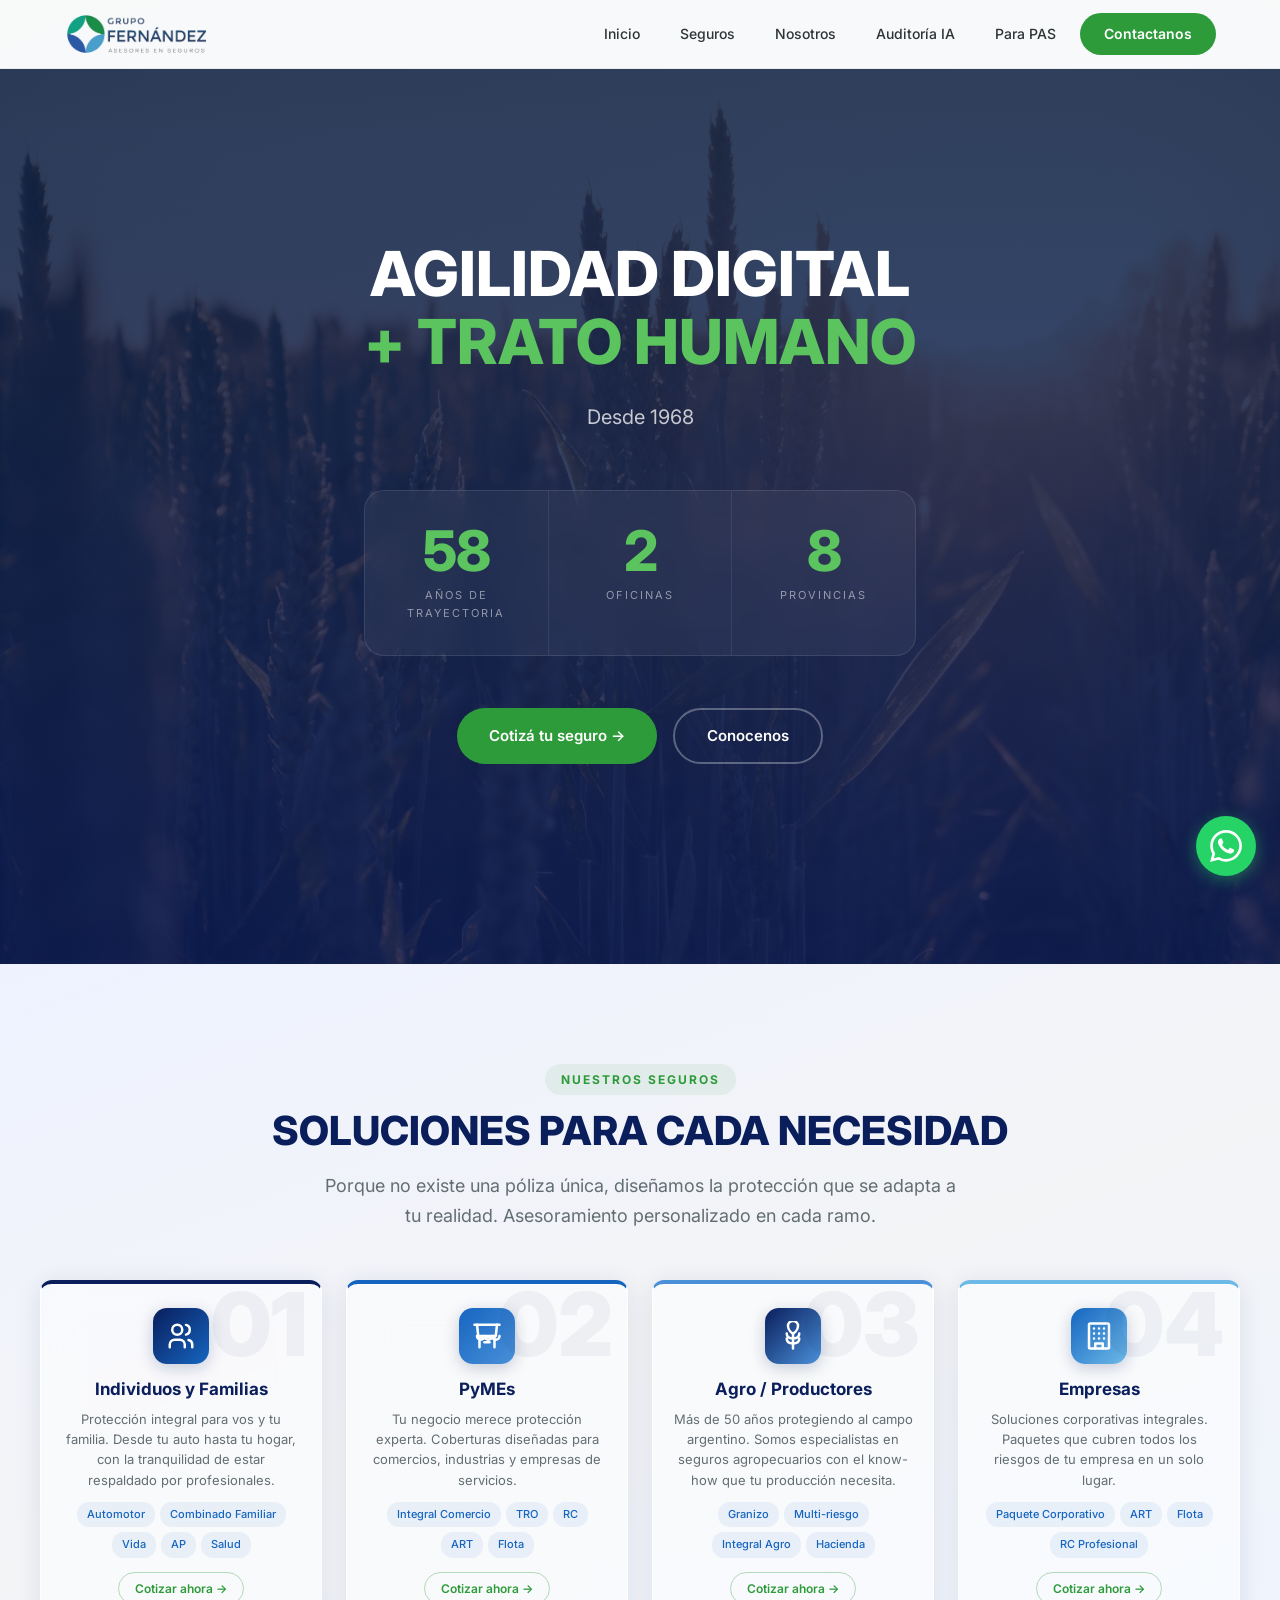
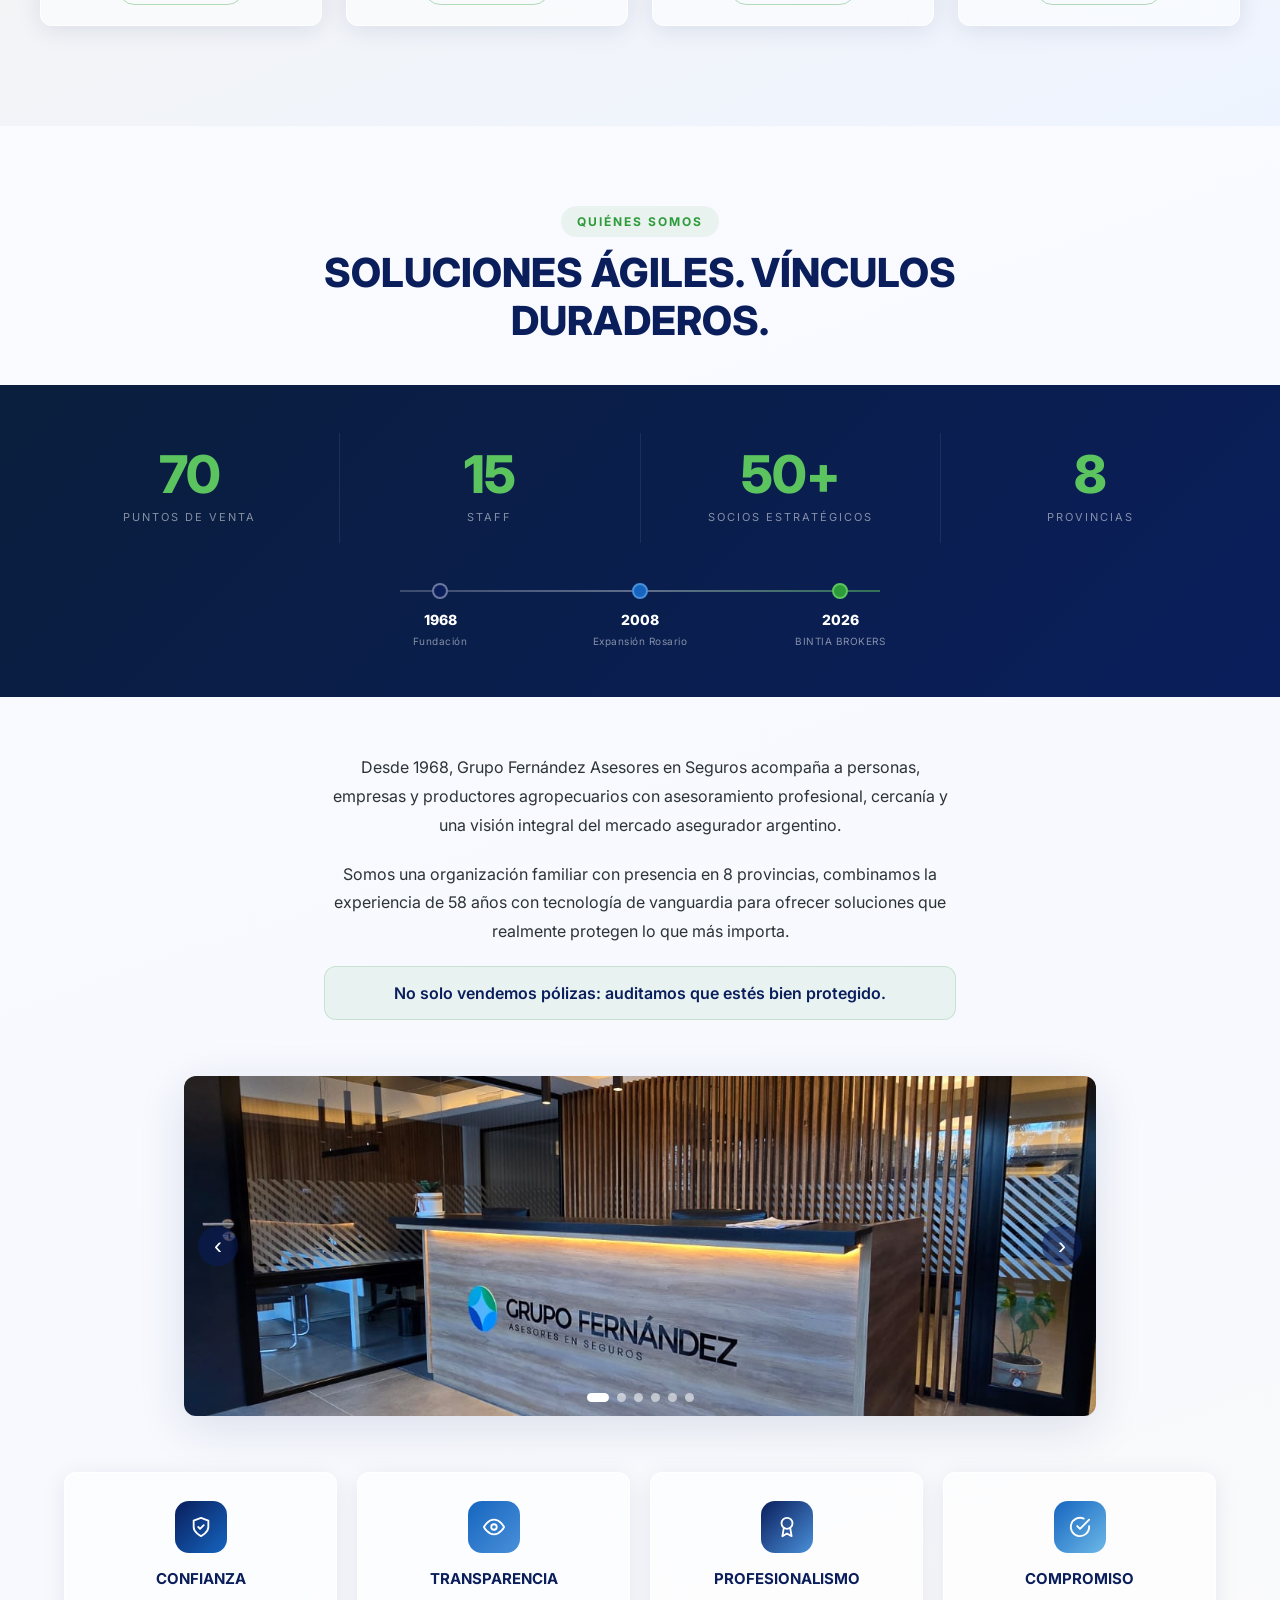
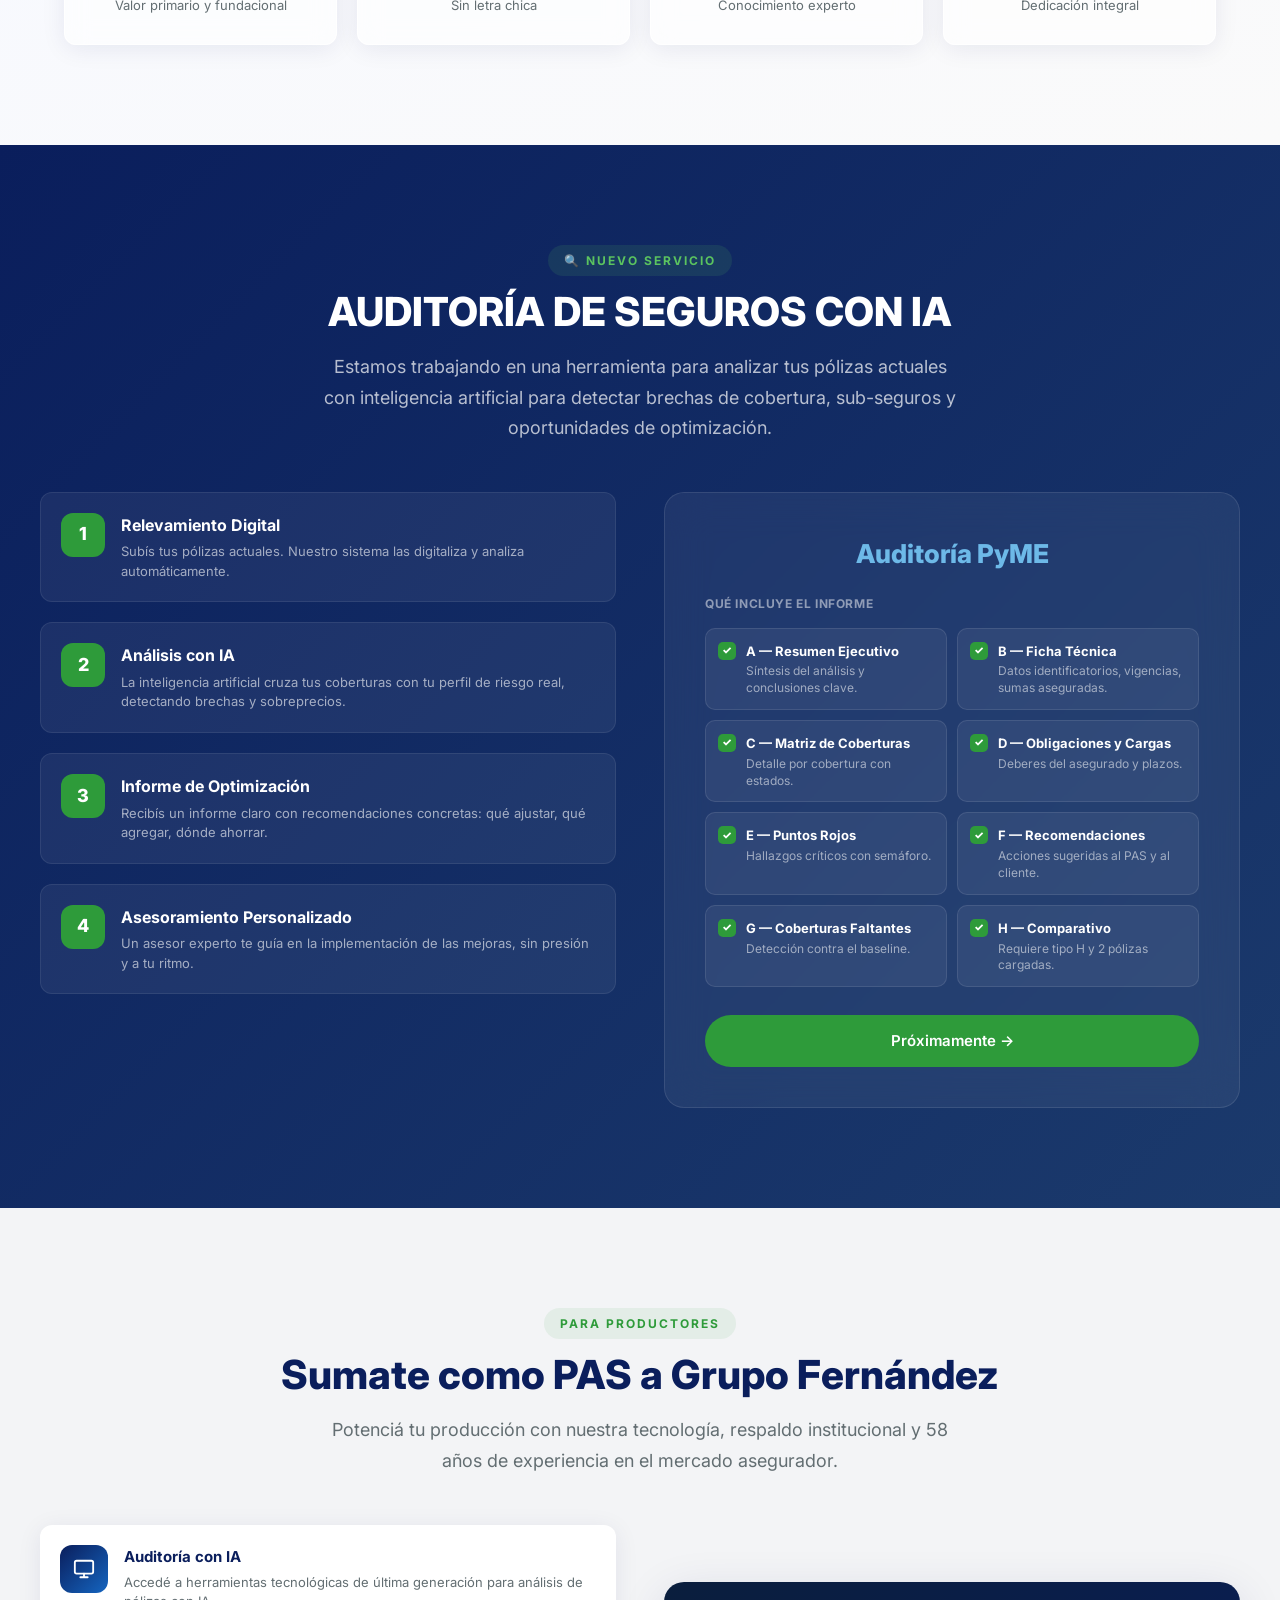
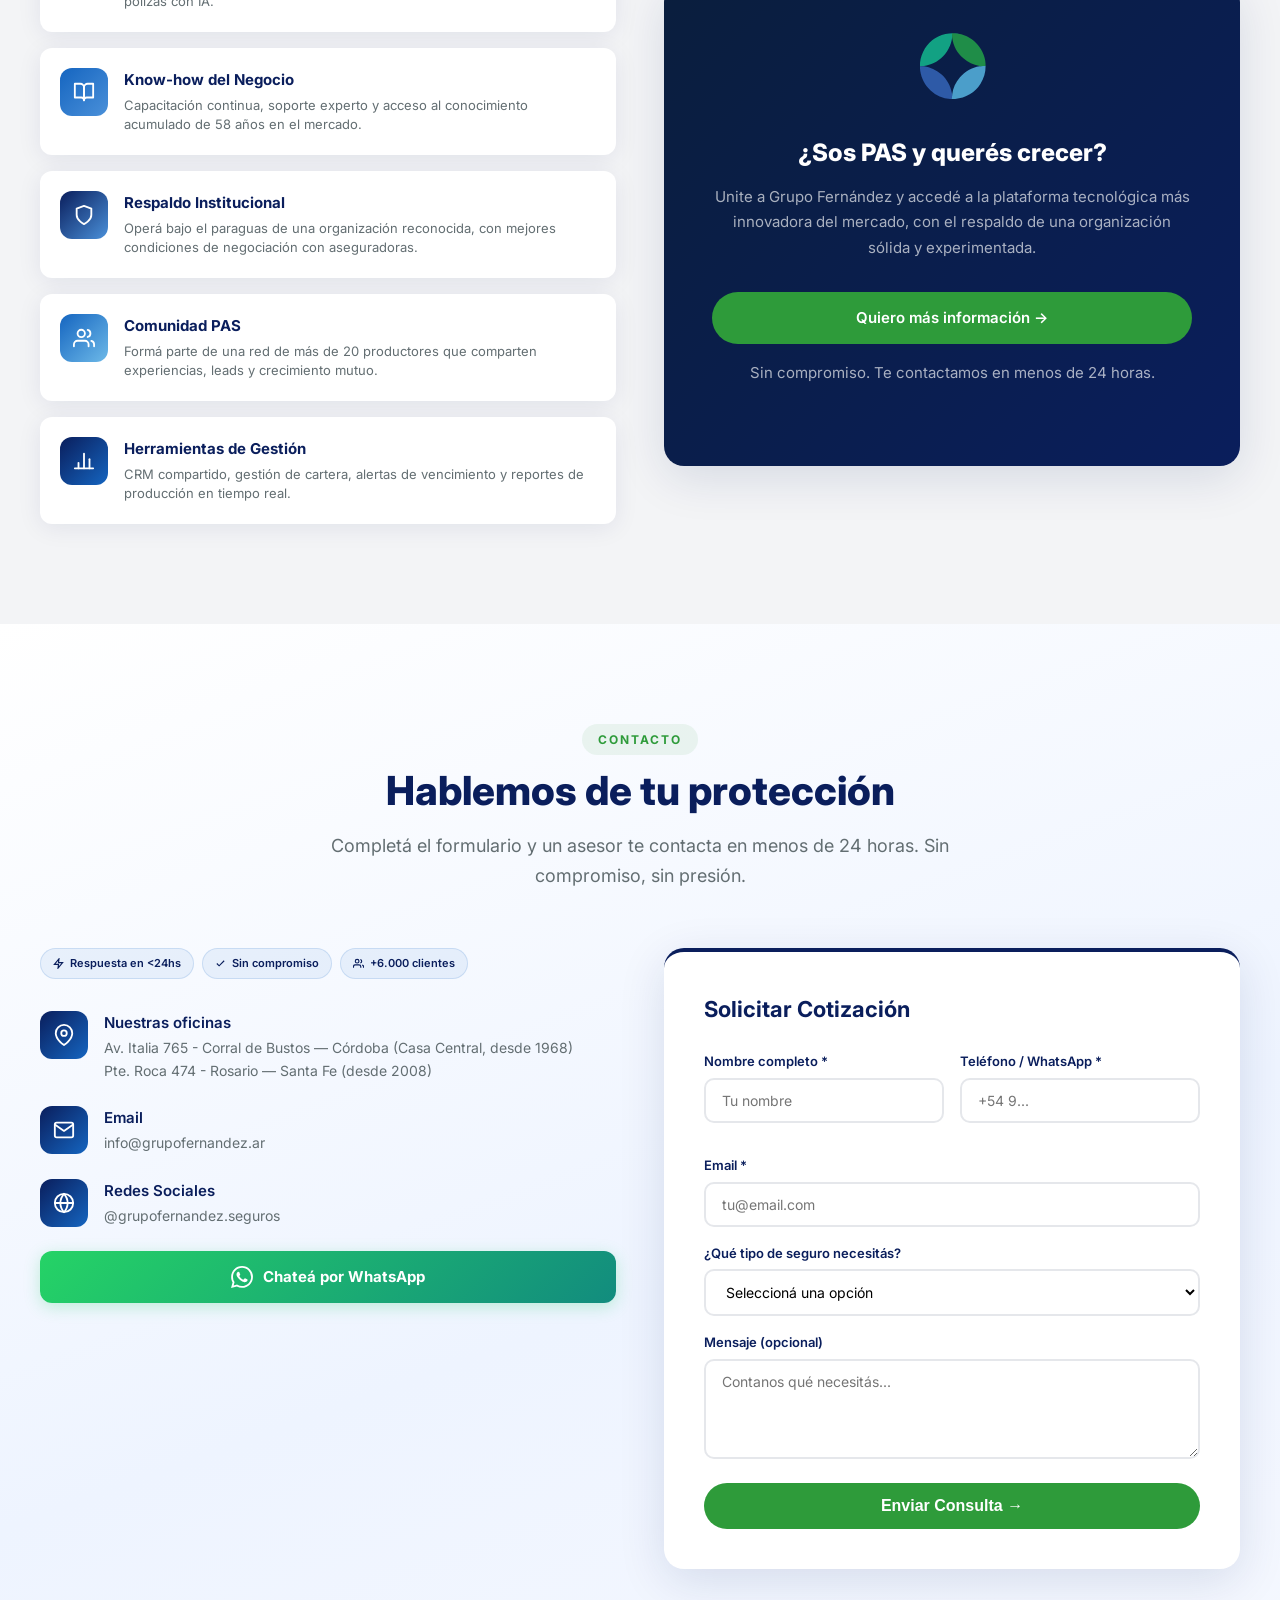
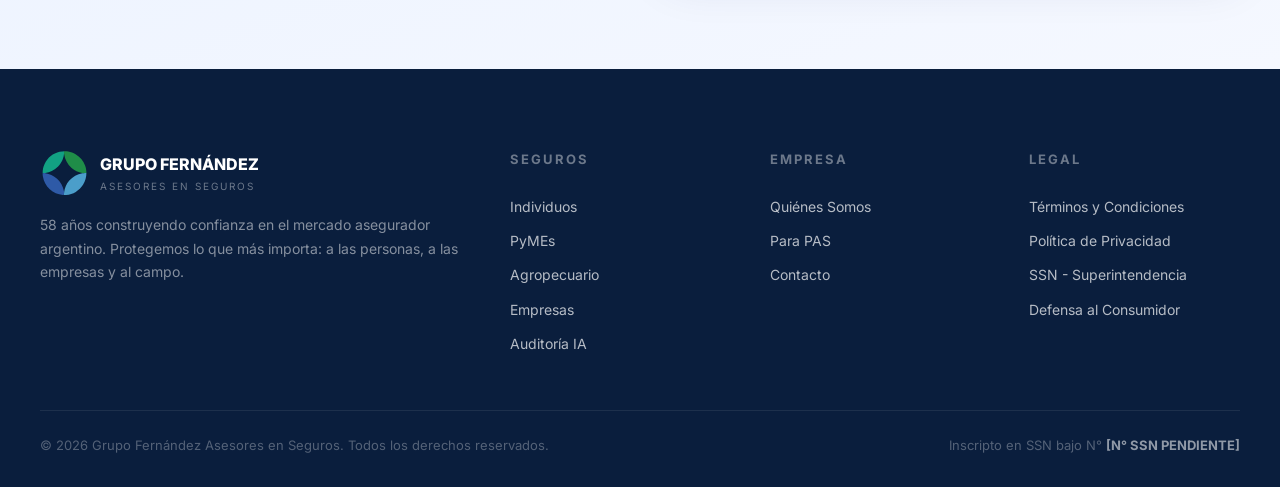
==== commit 4458075f: "fix: corrige el dominio canonico a grupofernandez.ar El dominio grupofernandez.com.ar pertenece a un" ====
--- a/index.html
+++ b/index.html
@@ -8,14 +8,14 @@
 <title>Grupo Fernández | Asesores en Seguros — 58 años protegiendo lo que más importa</title>
 <meta name="description" content="Grupo Fernández: asesores en seguros con 58 años de trayectoria en Argentina. Coberturas para individuos, PyMEs, agro y empresas. Asesoramiento personalizado en 8 provincias. Consultá sin compromiso.">
 <meta name="keywords" content="seguros argentina, asesores en seguros, seguro automotor, seguro agro, seguro pyme, corral de bustos, rosario, grupo fernandez">
-<link rel="canonical" href="https://www.grupofernandez.com.ar/">
+<link rel="canonical" href="https://www.grupofernandez.ar/">
 
 <!-- Open Graph (WhatsApp, Facebook, LinkedIn) -->
 <meta property="og:type" content="website">
-<meta property="og:url" content="https://www.grupofernandez.com.ar/">
+<meta property="og:url" content="https://www.grupofernandez.ar/">
 <meta property="og:title" content="Grupo Fernández | Asesores en Seguros — 58 años de confianza">
 <meta property="og:description" content="Protegemos lo que más importa: personas, empresas y el campo. Asesoramiento profesional en seguros con presencia en 8 provincias de Argentina.">
-<meta property="og:image" content="https://www.grupofernandez.com.ar/src/og-social.jpg">
+<meta property="og:image" content="https://www.grupofernandez.ar/src/og-social.jpg">
 <meta property="og:image:width" content="1200">
 <meta property="og:image:height" content="630">
 <meta property="og:locale" content="es_AR">
@@ -25,7 +25,7 @@
 <meta name="twitter:card" content="summary_large_image">
 <meta name="twitter:title" content="Grupo Fernández | Asesores en Seguros — 58 años de confianza">
 <meta name="twitter:description" content="Protegemos lo que más importa: personas, empresas y el campo. Asesoramiento profesional en seguros con presencia en 8 provincias de Argentina.">
-<meta name="twitter:image" content="https://www.grupofernandez.com.ar/src/og-social.jpg">
+<meta name="twitter:image" content="https://www.grupofernandez.ar/src/og-social.jpg">
 
 <!-- Datos estructurados schema.org — InsuranceAgency -->
 <!-- NOTA: completar streetAddress y el N° SSN cuando esté disponible -->
@@ -35,13 +35,13 @@
   "@type": "InsuranceAgency",
   "name": "Grupo Fernández Asesores en Seguros",
   "alternateName": "Organización Fernández",
-  "url": "https://www.grupofernandez.com.ar",
-  "logo": "https://www.grupofernandez.com.ar/src/logo.png",
-  "image": "https://www.grupofernandez.com.ar/src/og-social.jpg",
+  "url": "https://www.grupofernandez.ar",
+  "logo": "https://www.grupofernandez.ar/src/logo.png",
+  "image": "https://www.grupofernandez.ar/src/og-social.jpg",
   "description": "Asesores en seguros con 58 años de trayectoria en el mercado asegurador argentino. Cobertura para individuos, familias, PyMEs, empresas y productores agropecuarios.",
   "foundingDate": "1968",
   "telephone": "+54-3468-562921",
-  "email": "info@grupofernandez.com.ar",
+  "email": "info@grupofernandez.ar",
   "address": [
     {
       "@type": "PostalAddress",
@@ -408,7 +408,7 @@
           <div class="contacto-item-icon"><svg width="22" height="22" viewBox="0 0 24 24" fill="none" stroke="white" stroke-width="2" stroke-linecap="round" stroke-linejoin="round"><path d="M4 4h16c1.1 0 2 .9 2 2v12c0 1.1-.9 2-2 2H4c-1.1 0-2-.9-2-2V6c0-1.1.9-2 2-2z"/><polyline points="22,6 12,13 2,6"/></svg></div>
           <div>
             <h4>Email</h4>
-            <p>info@grupofernandez.com.ar</p>
+            <p>info@grupofernandez.ar</p>
           </div>
         </div>
         <div class="contacto-item">
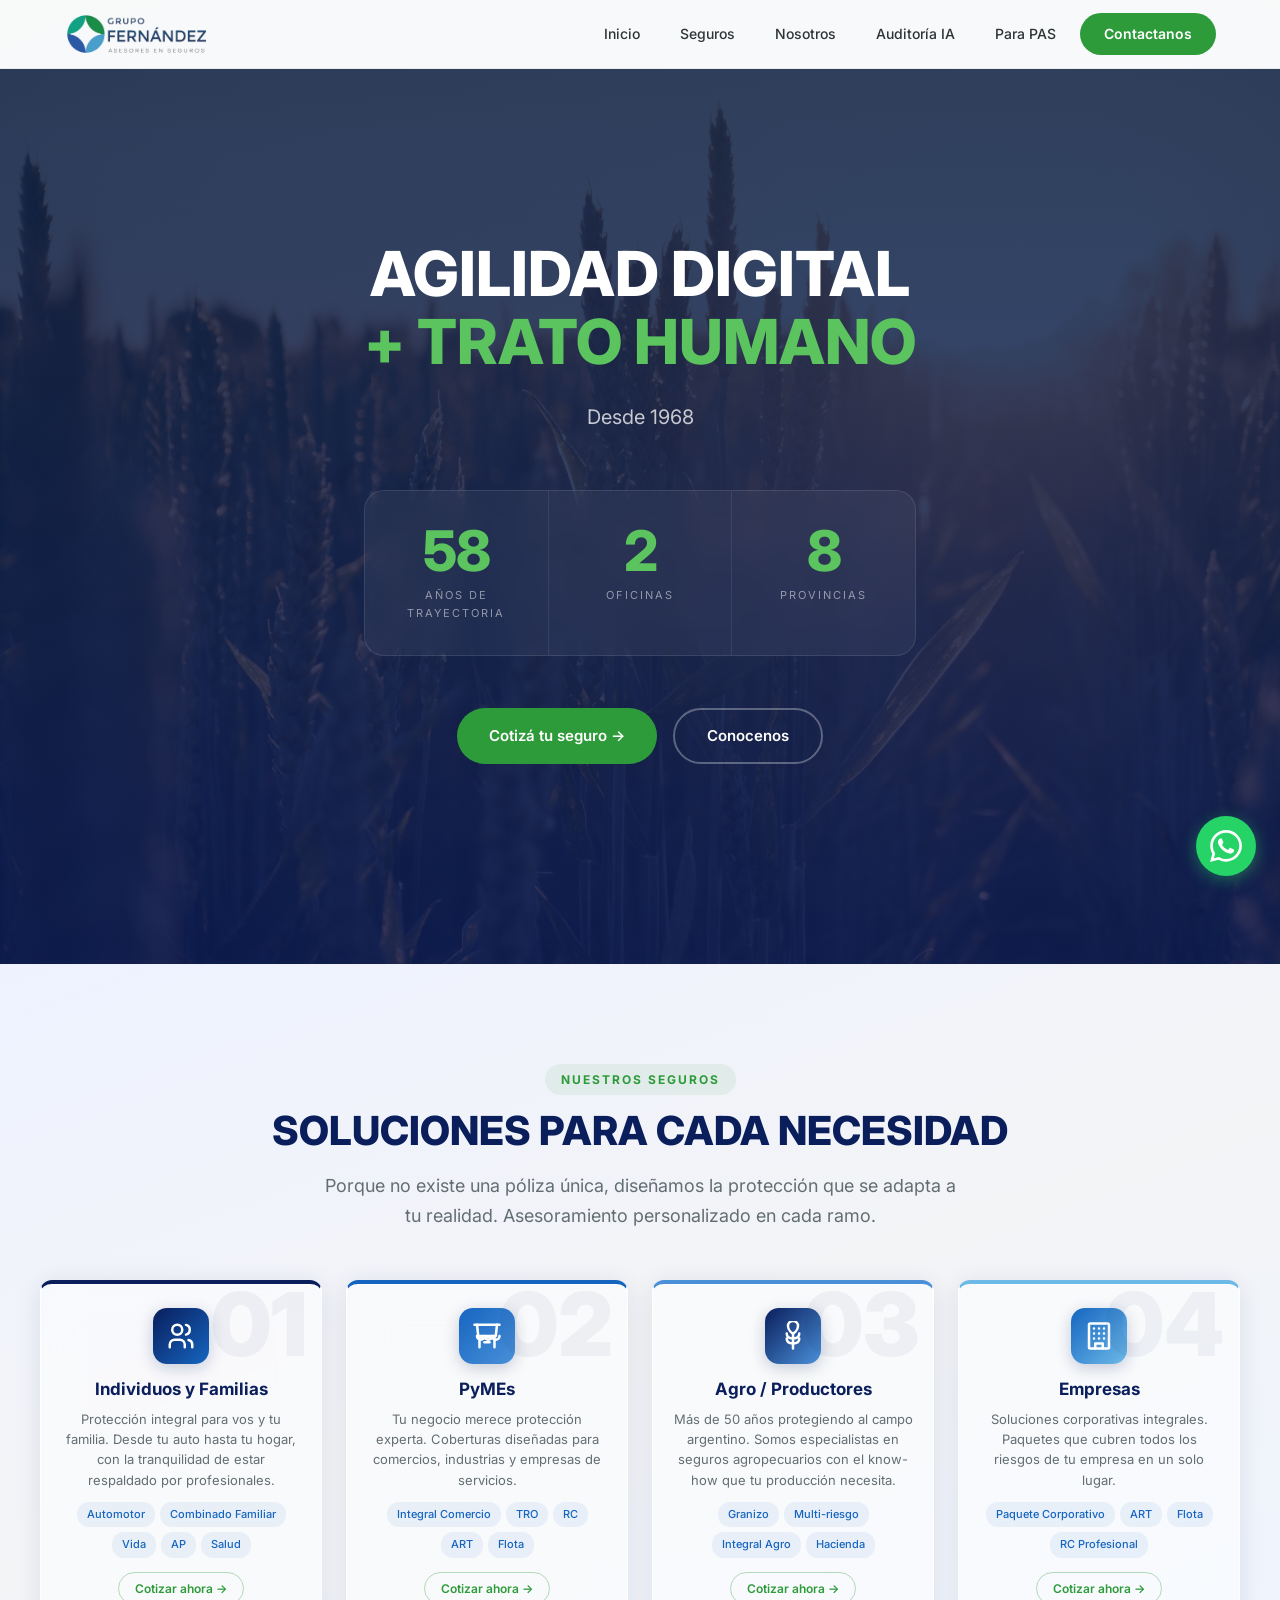
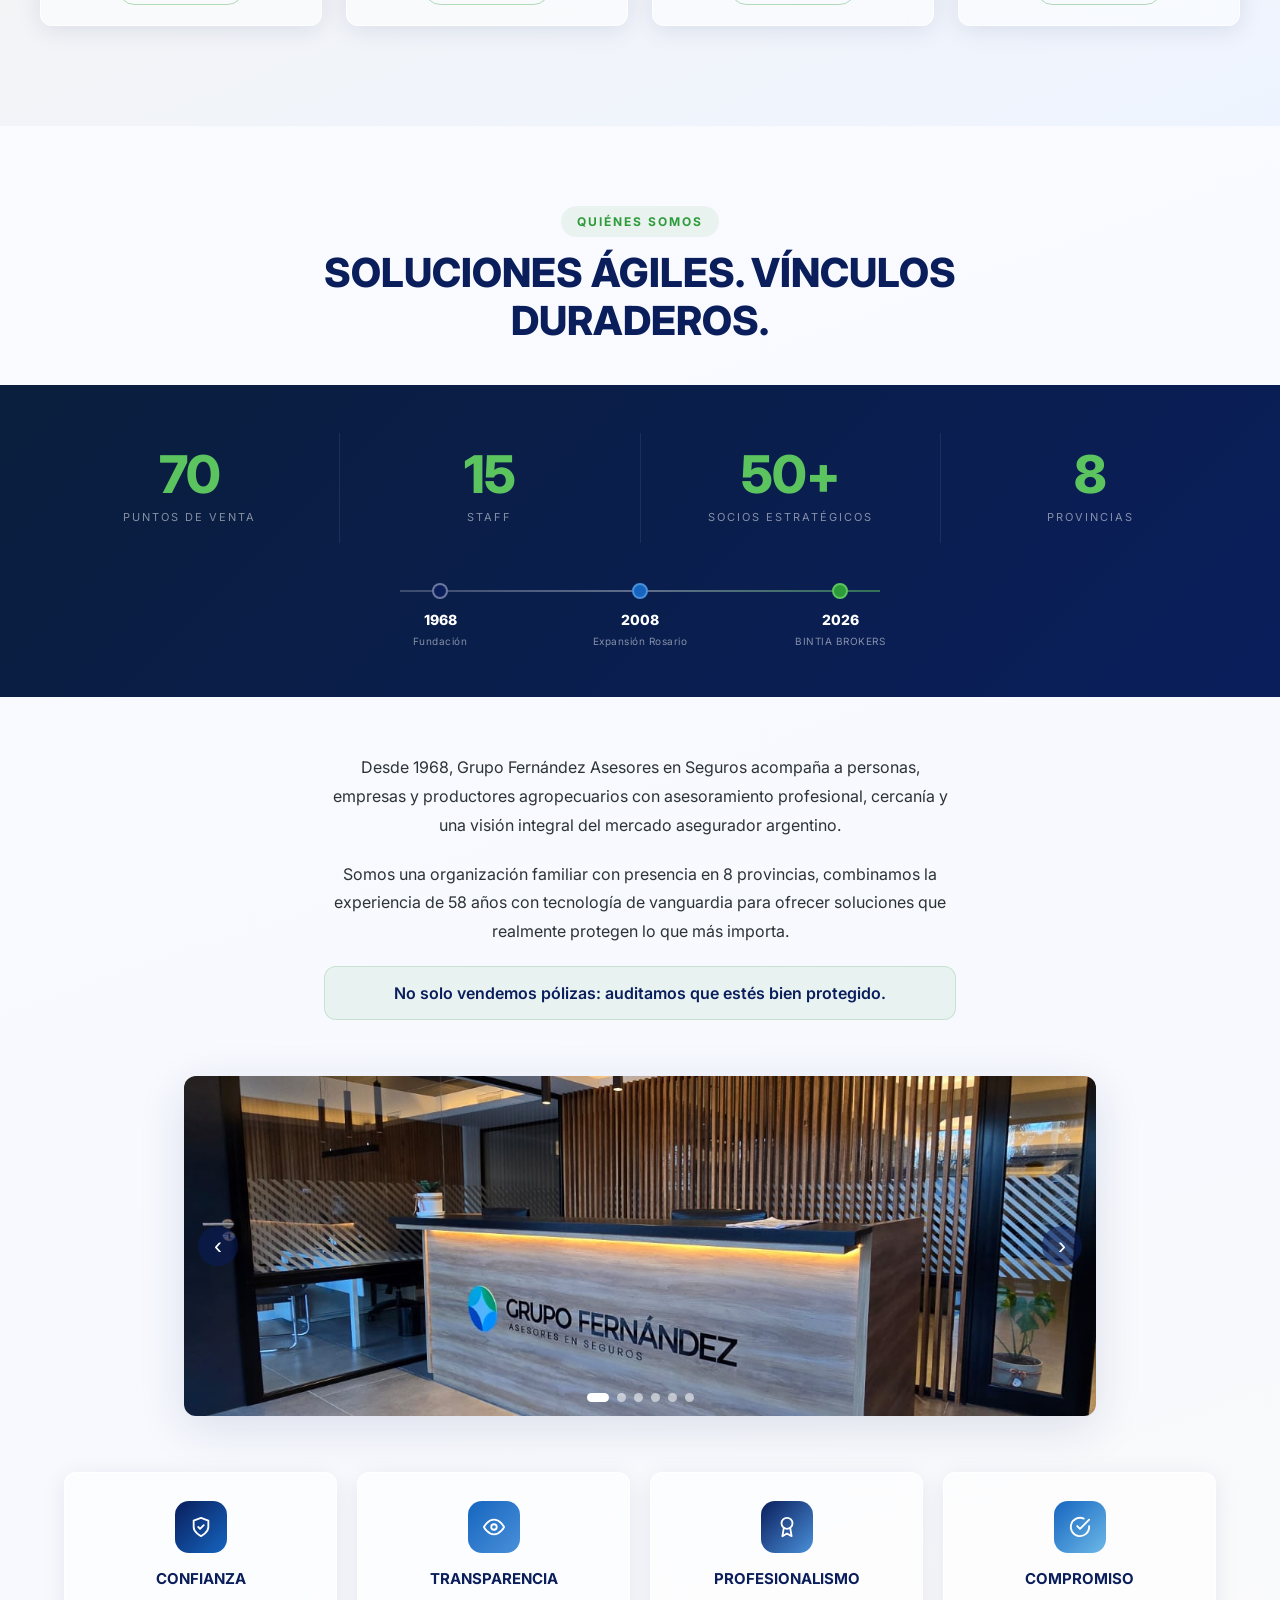
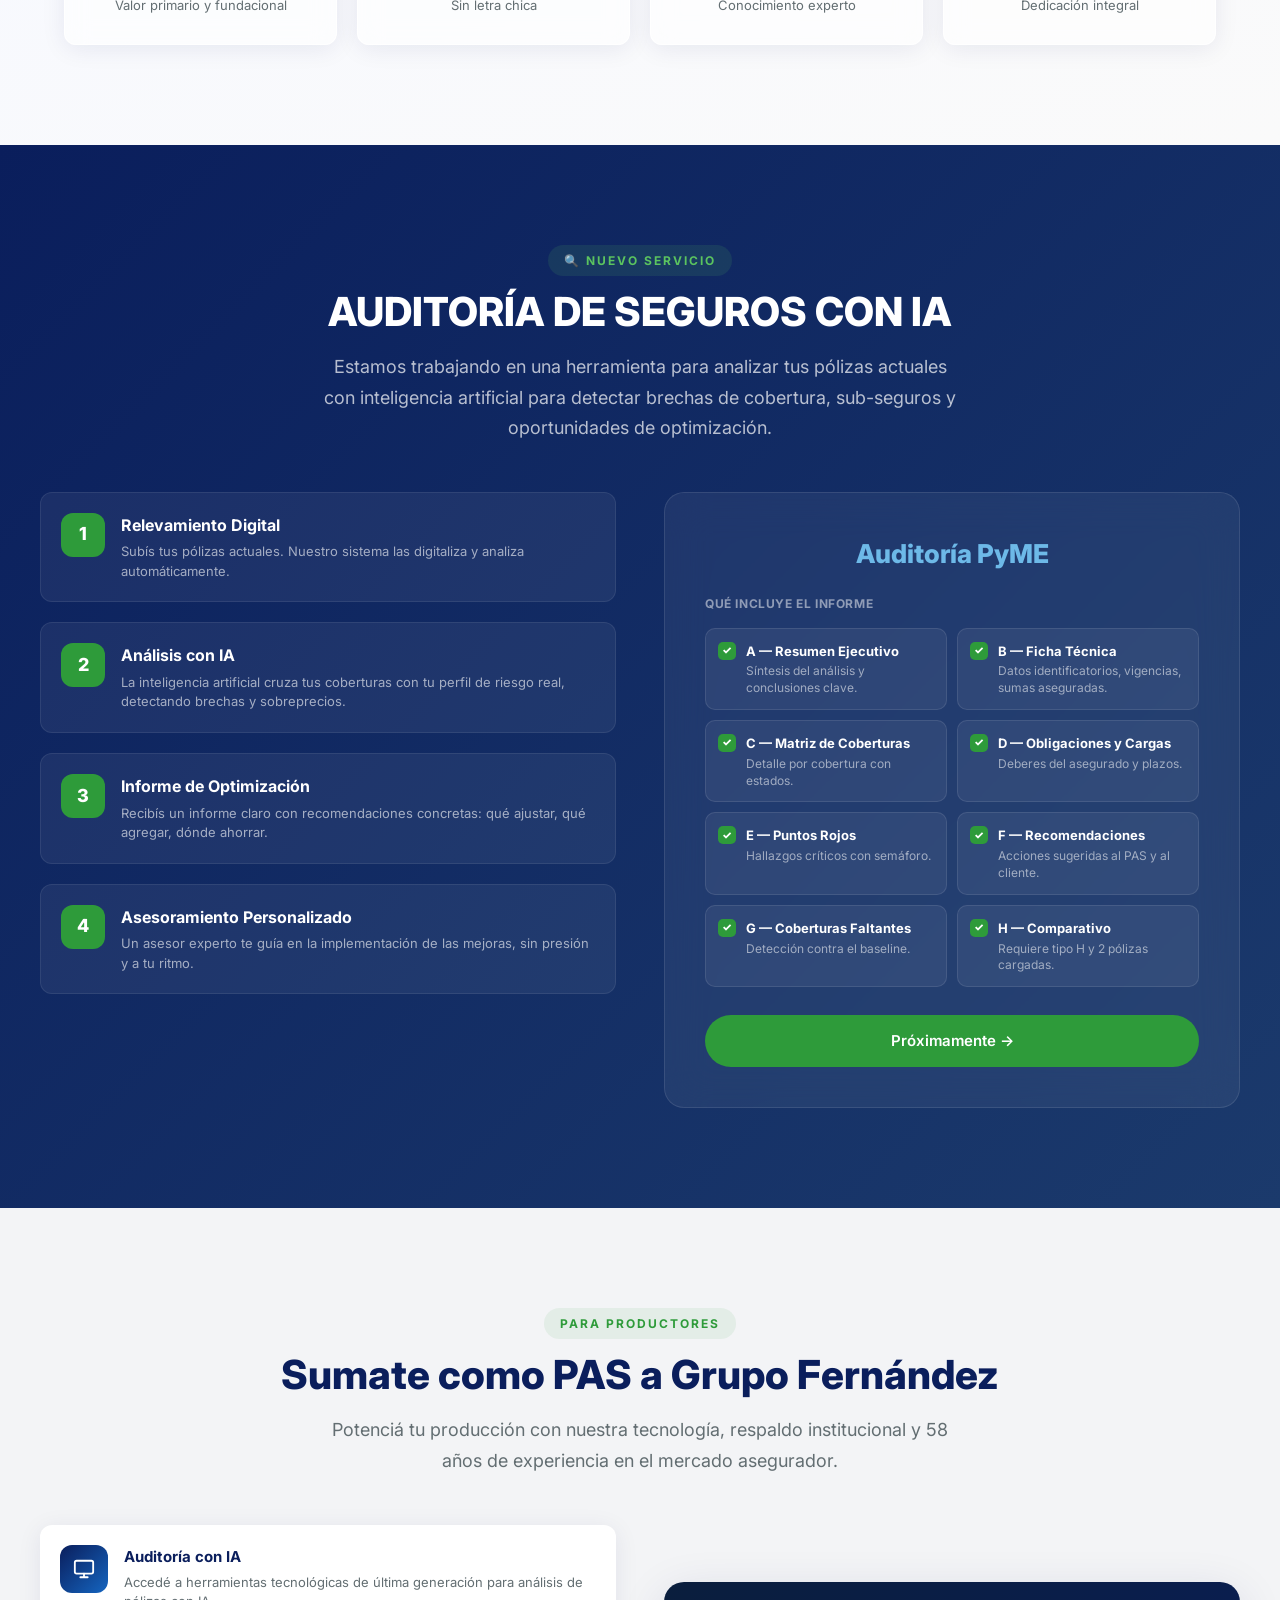
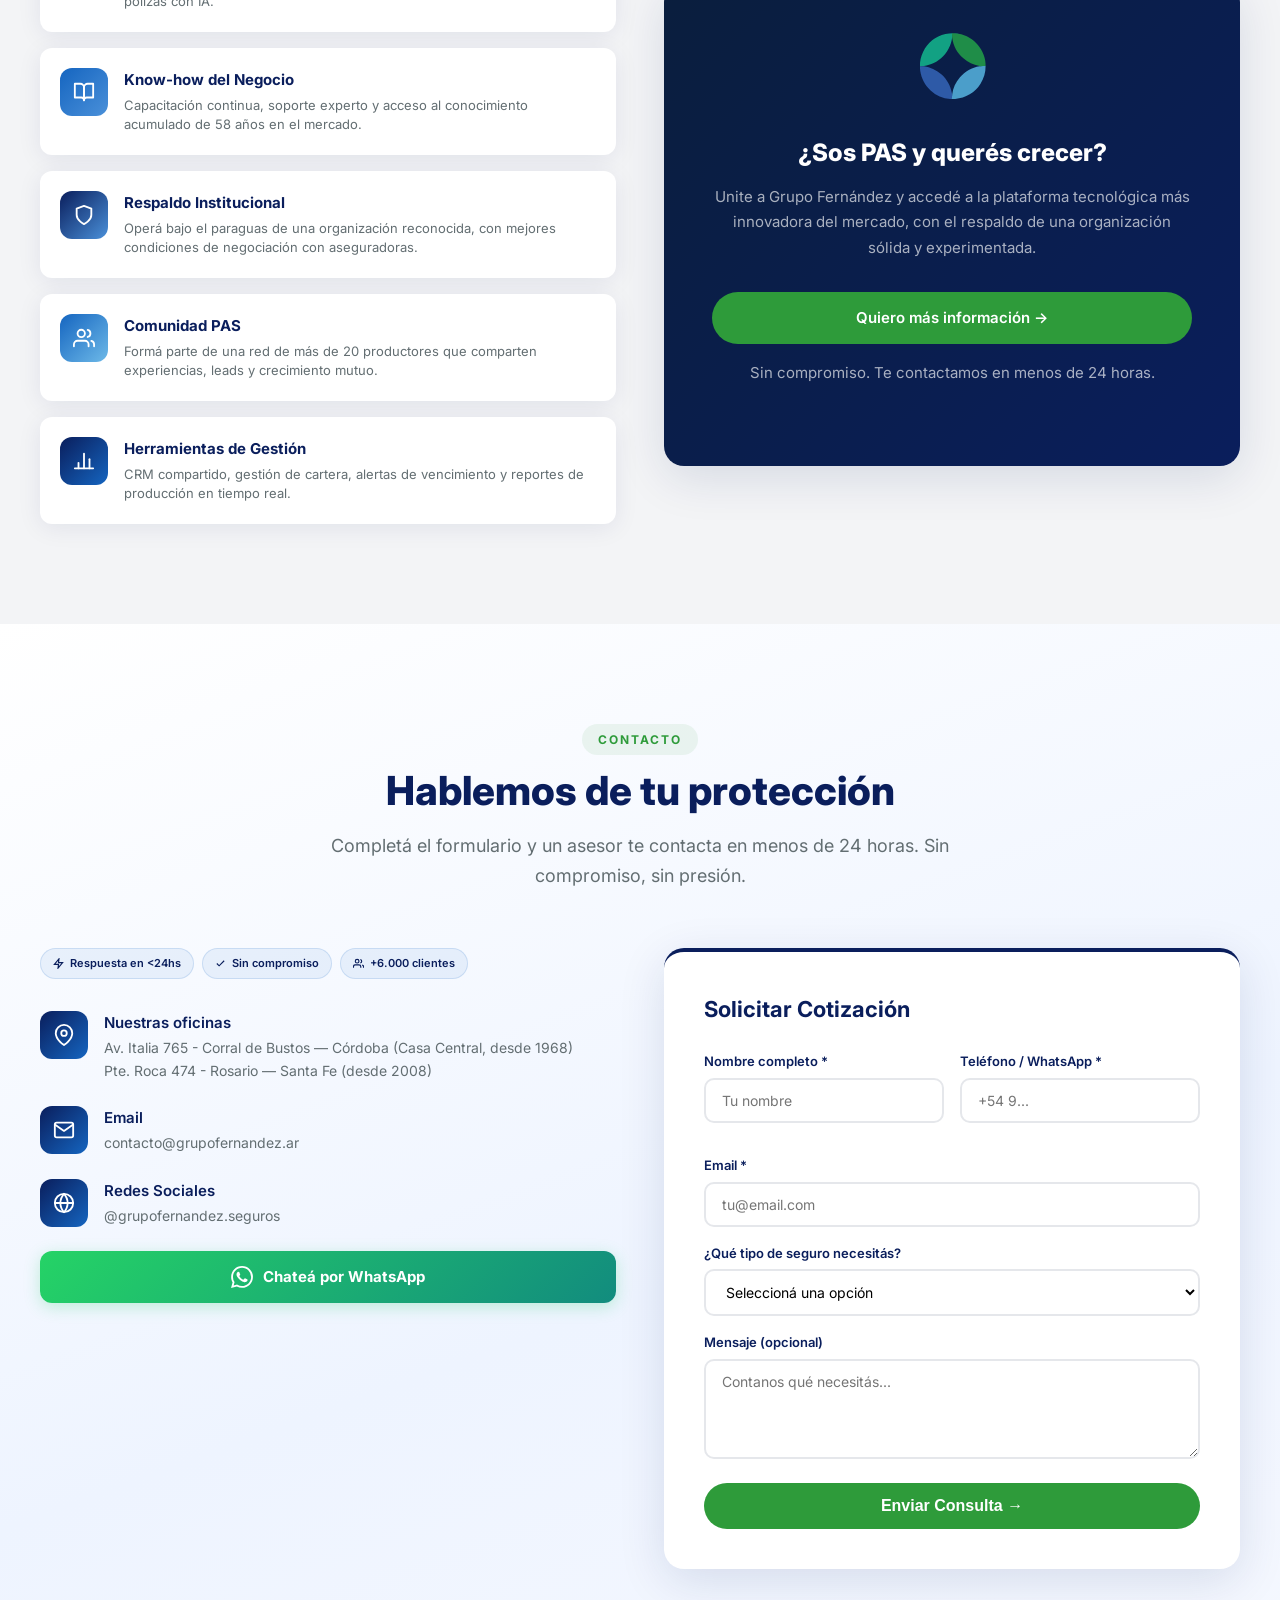
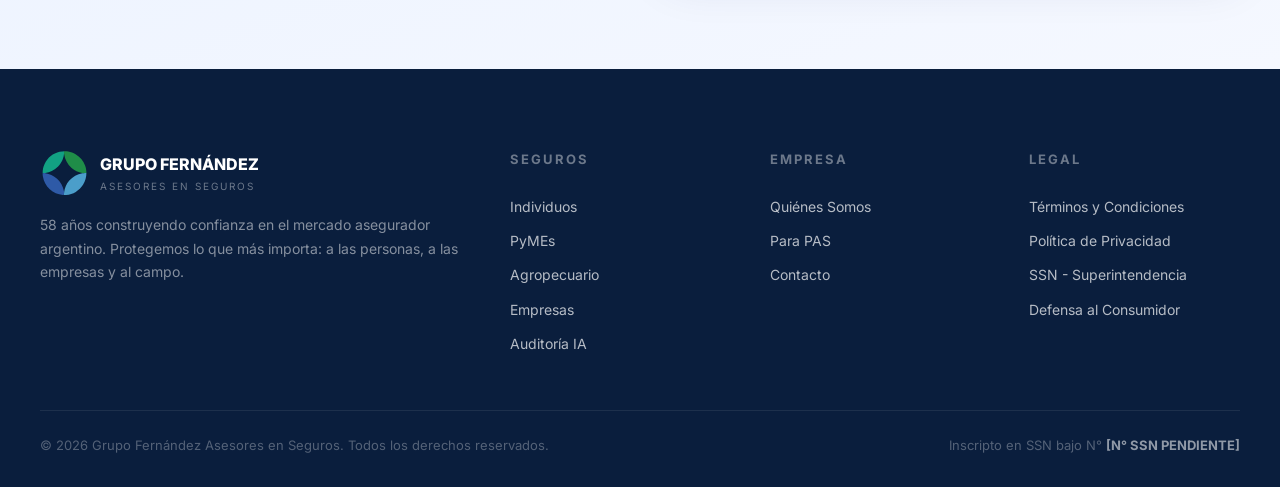
==== commit d1de3a10: "fix: unifica el email de contacto a contacto@grupofernandez.ar Reemplaza info@grupofernandez.ar (no " ====
--- a/index.html
+++ b/index.html
@@ -41,7 +41,7 @@
   "description": "Asesores en seguros con 58 años de trayectoria en el mercado asegurador argentino. Cobertura para individuos, familias, PyMEs, empresas y productores agropecuarios.",
   "foundingDate": "1968",
   "telephone": "+54-3468-562921",
-  "email": "info@grupofernandez.ar",
+  "email": "contacto@grupofernandez.ar",
   "address": [
     {
       "@type": "PostalAddress",
@@ -408,7 +408,7 @@
           <div class="contacto-item-icon"><svg width="22" height="22" viewBox="0 0 24 24" fill="none" stroke="white" stroke-width="2" stroke-linecap="round" stroke-linejoin="round"><path d="M4 4h16c1.1 0 2 .9 2 2v12c0 1.1-.9 2-2 2H4c-1.1 0-2-.9-2-2V6c0-1.1.9-2 2-2z"/><polyline points="22,6 12,13 2,6"/></svg></div>
           <div>
             <h4>Email</h4>
-            <p>info@grupofernandez.ar</p>
+            <p>contacto@grupofernandez.ar</p>
           </div>
         </div>
         <div class="contacto-item">
